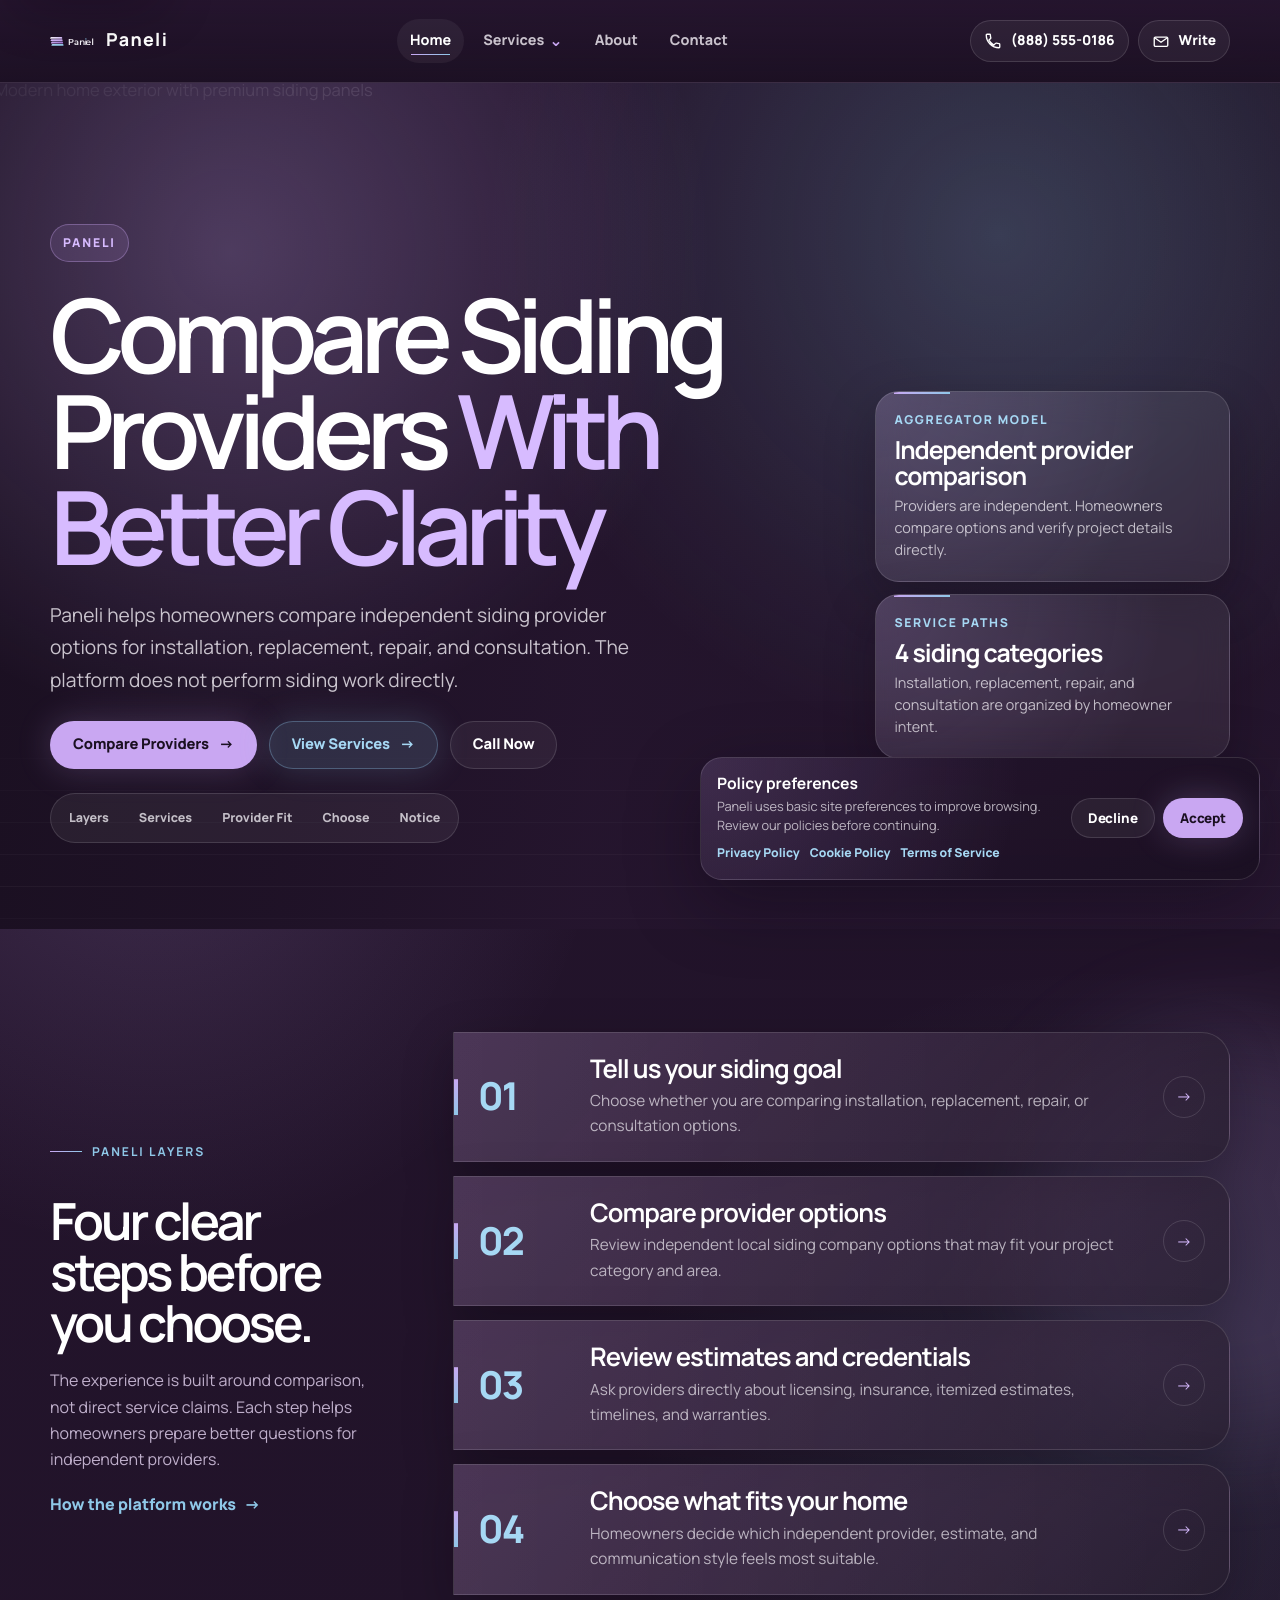
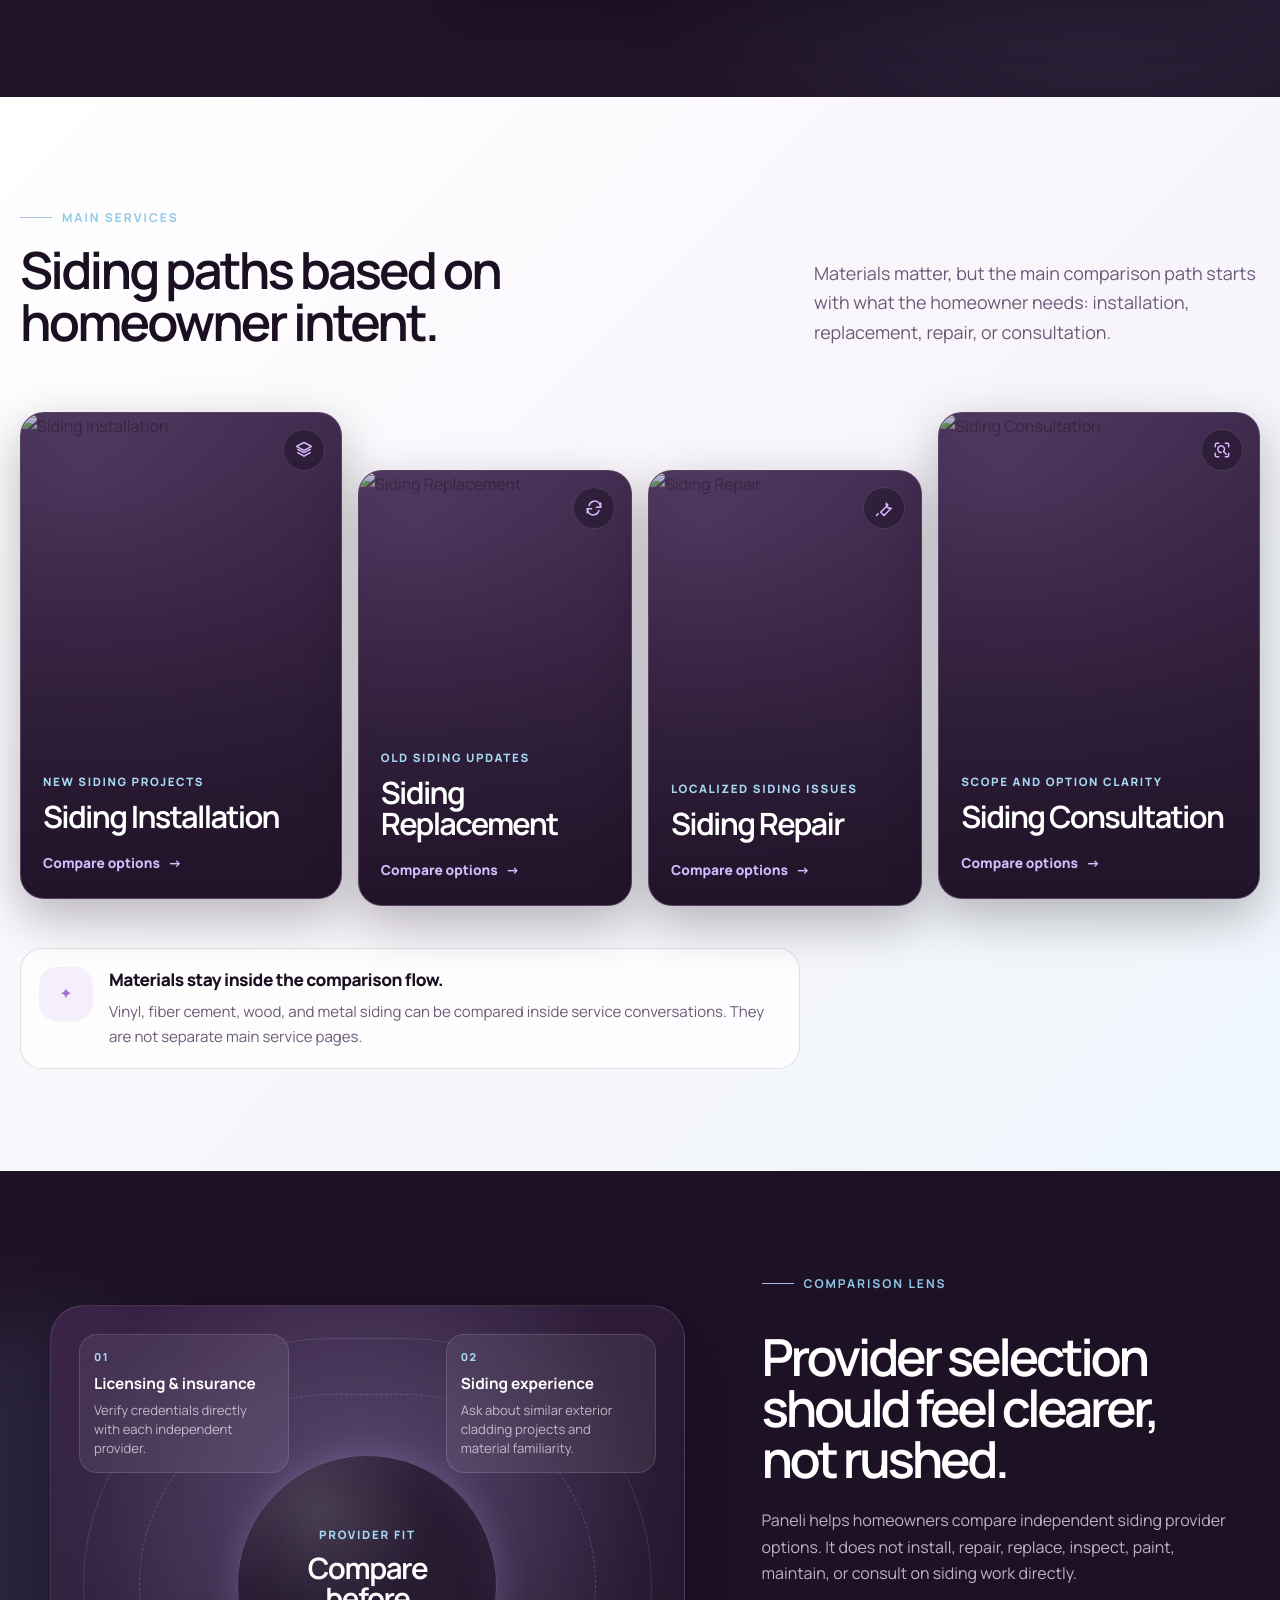
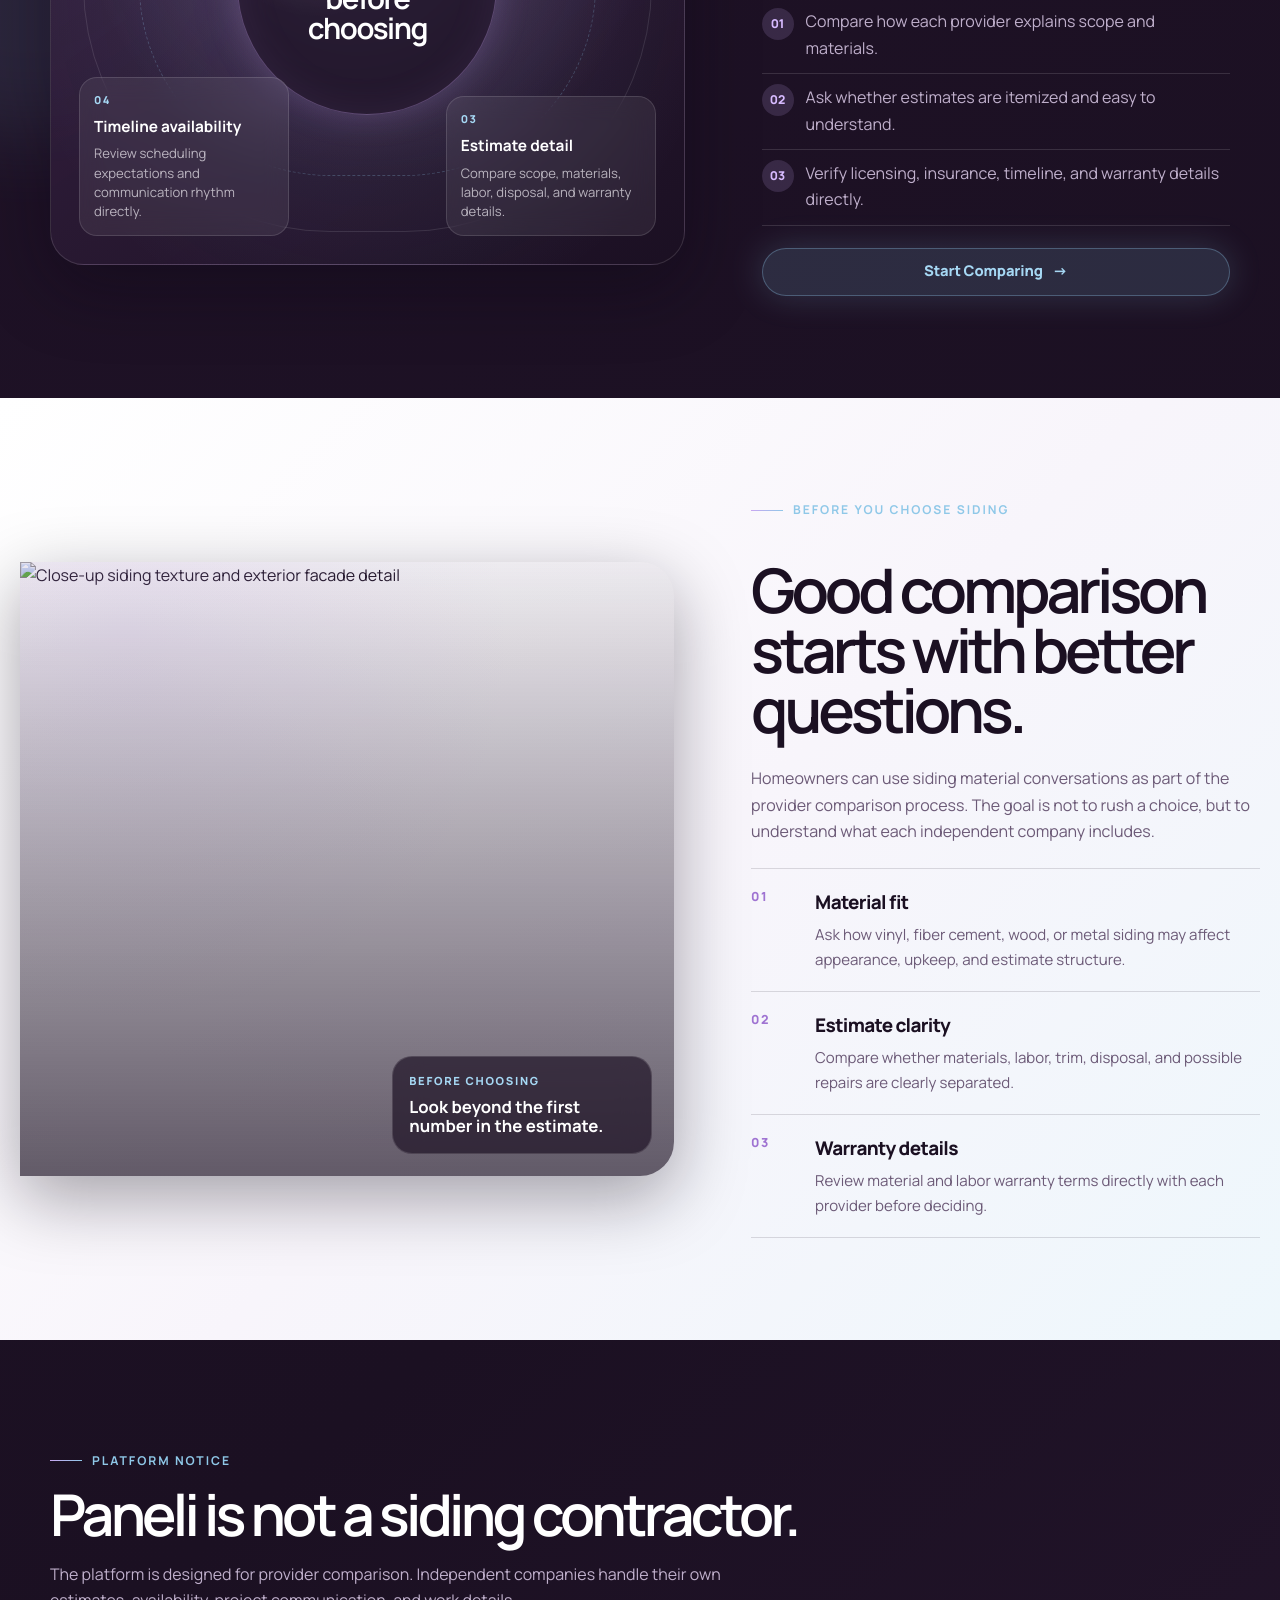
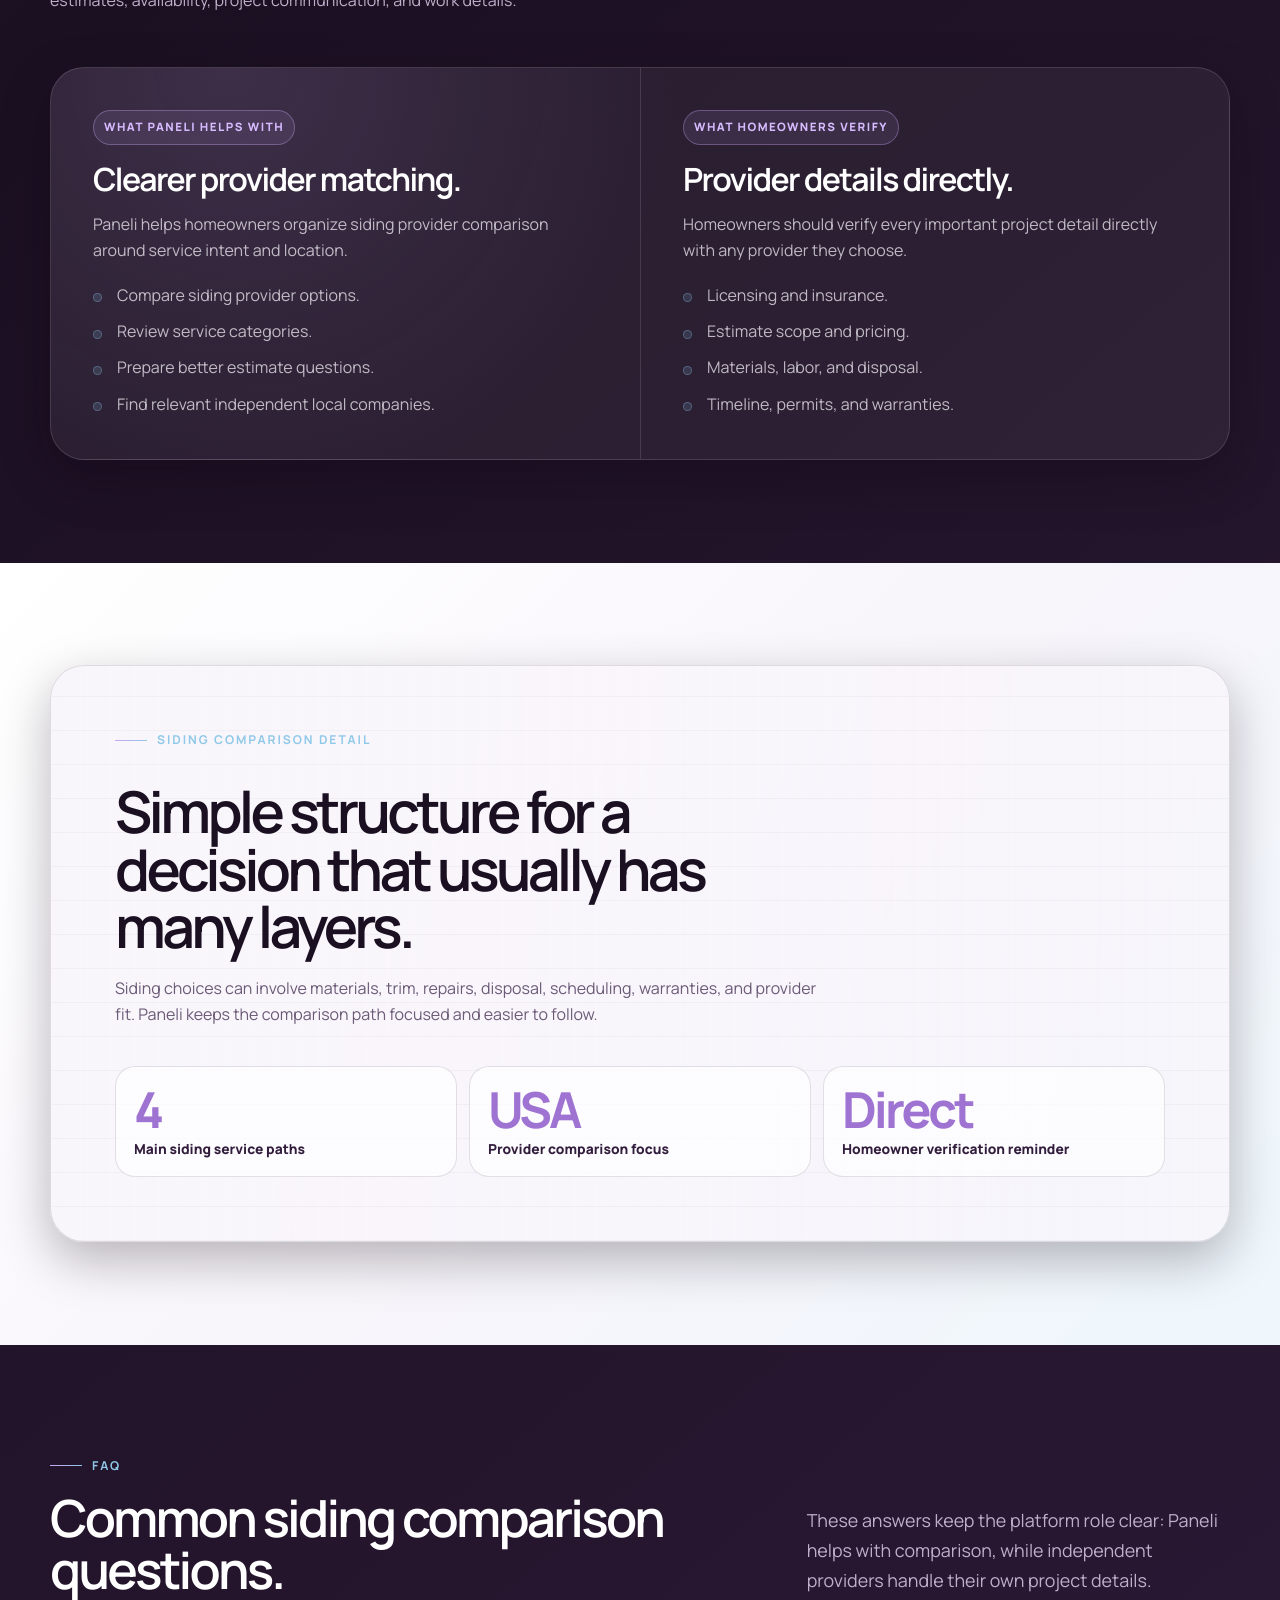
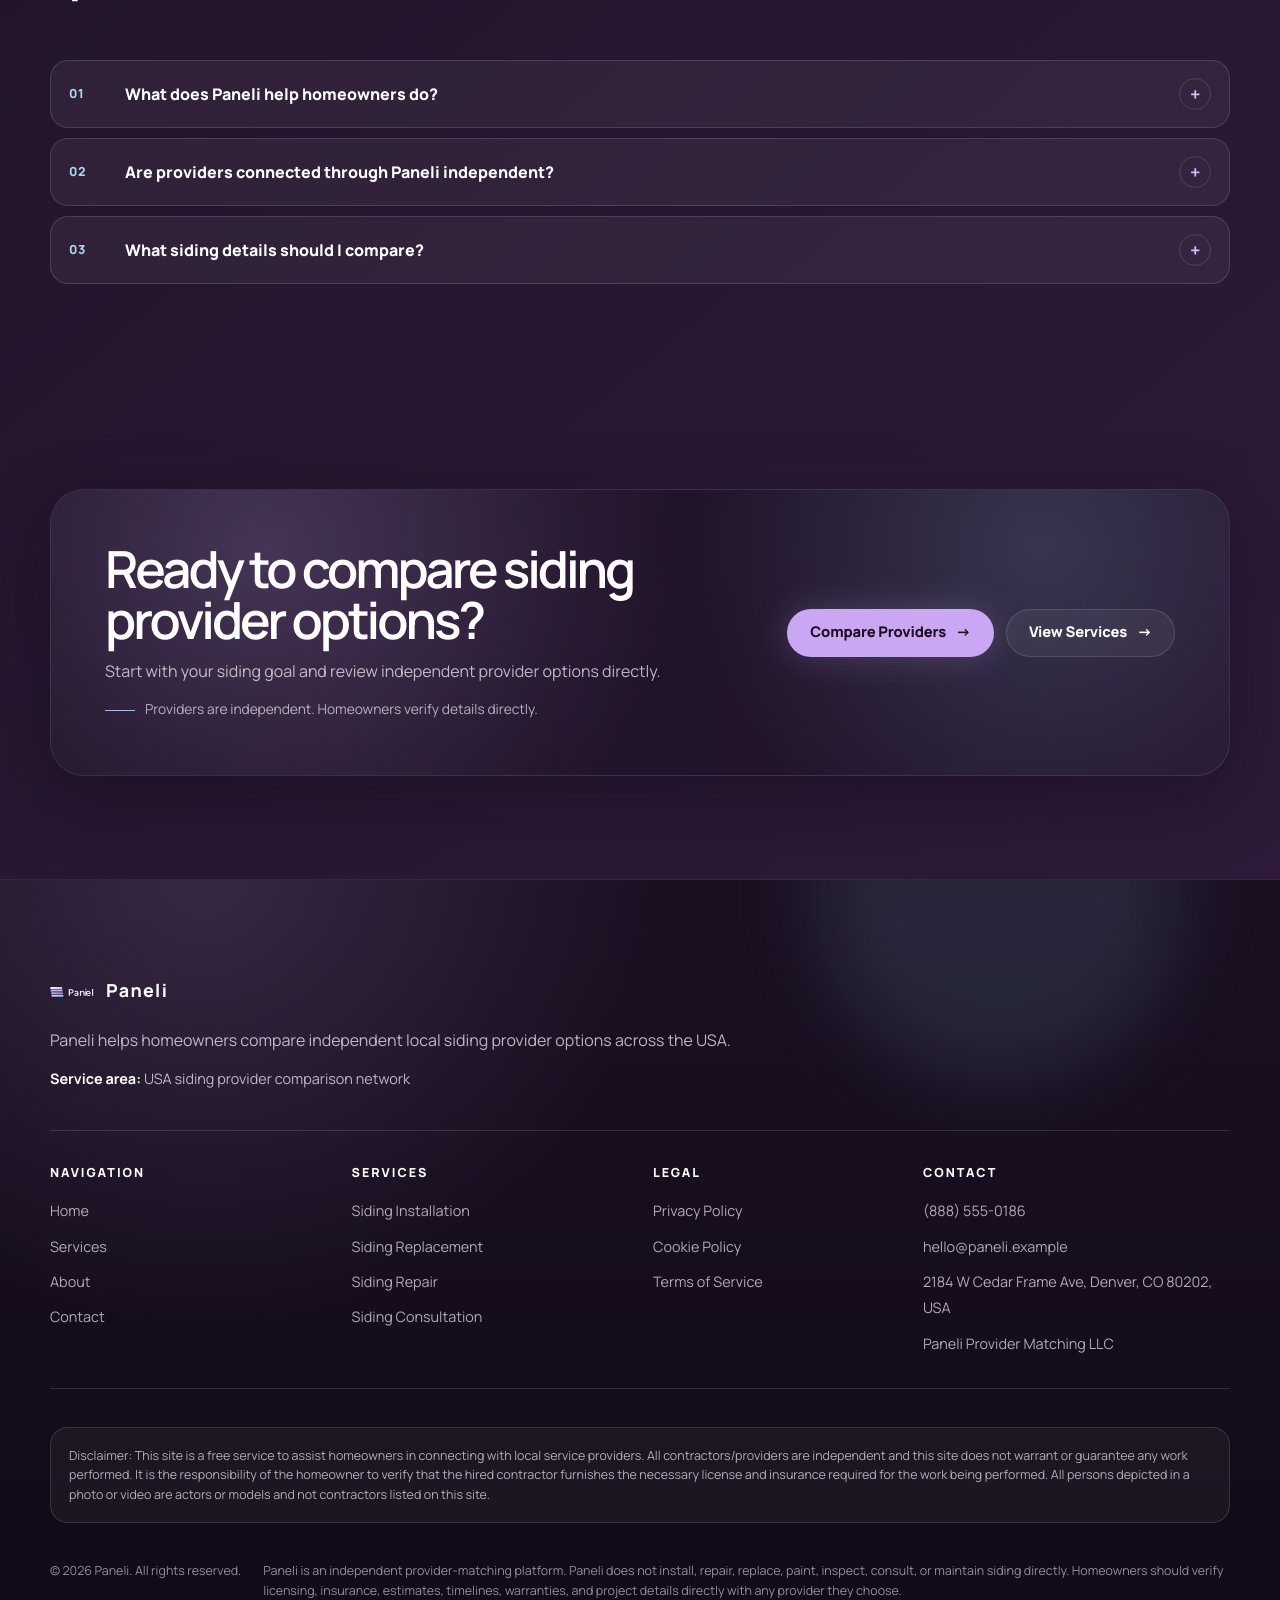
==== index.html @ 1fb44b8d "add" ====
<!DOCTYPE html>
<html lang="en">

<head>
    <meta charset="UTF-8">
    <meta name="viewport" content="width=device-width, initial-scale=1.0">

    <title>Paneli | Compare Siding Providers With Better Clarity</title>
    <meta name="description"
        content="Paneli helps homeowners compare independent siding provider options for installation, replacement, repair, and consultation.">

    <link rel="icon" type="image/svg+xml" href="./assets/icons/favicon.svg">
    <link rel="preconnect" href="https://fonts.googleapis.com">
    <link rel="preconnect" href="https://fonts.gstatic.com" crossorigin>
    <link href="https://fonts.googleapis.com/css2?family=Manrope:wght@400;500;600;700;800&display=swap"
        rel="stylesheet">

    <link rel="stylesheet" href="./css/style.css">
</head>

<body class="home-page">
    <div data-site-header></div>

    <main id="main">
        <!-- HERO -->
        <section class="page-hero home-hero" data-home-hero>
            <div class="page-hero__media" data-hero-media>
                <img src="./assets/images/hero-home-siding.jpg" alt="Modern home exterior with premium siding panels">
            </div>
            <div class="page-hero__overlay" aria-hidden="true"></div>
            <div class="page-hero__panel-lines" data-hero-lines aria-hidden="true"></div>

            <div class="container home-hero__layout">
                <div class="page-hero__content">
                    <span class="page-hero__kicker" data-company-name>Paneli</span>

                    <h1 class="page-hero__title">
                        Compare Siding Providers <span>With Better Clarity</span>
                    </h1>

                    <p class="page-hero__text">
                        <span data-company-name>Paneli</span> helps homeowners compare independent siding provider
                        options for installation, replacement, repair, and consultation. The platform does not perform
                        siding work directly.
                    </p>

                    <div class="page-hero__actions">
                        <a class="btn btn--primary" href="contact.html">
                            Compare Providers
                            <span aria-hidden="true">→</span>
                        </a>

                        <a class="btn btn--secondary" href="services.html">
                            View Services
                            <span aria-hidden="true">→</span>
                        </a>

                        <a class="btn btn--ghost" href="#" data-phone-link>
                            Call Now
                        </a>
                    </div>

                    <nav class="section-nav" aria-label="Home page sections" data-section-nav>
                        <a href="#paneli-layers">Layers</a>
                        <a href="#service-gallery">Services</a>
                        <a href="#provider-fit">Provider Fit</a>
                        <a href="#before-choose">Choose</a>
                        <a href="#not-contractor">Notice</a>
                    </nav>
                </div>

                <aside class="home-hero__proof" aria-label="Paneli comparison notes">
                    <div class="home-hero__proof-card">
                        <span>Aggregator model</span>
                        <strong>Independent provider comparison</strong>
                        <p>
                            Providers are independent. Homeowners compare options and verify project details directly.
                        </p>
                    </div>

                    <div class="home-hero__proof-card">
                        <span>Service paths</span>
                        <strong>4 siding categories</strong>
                        <p>
                            Installation, replacement, repair, and consultation are organized by homeowner intent.
                        </p>
                    </div>

                    <a class="home-hero__mini-form-link" href="contact.html">
                        <span>
                            <small>Start request</small>
                            <b>Compare siding provider options</b>
                        </span>
                        <i aria-hidden="true">→</i>
                    </a>
                </aside>
            </div>
        </section>

        <!-- PANELI LAYERS -->
        <section class="section paneli-layers" id="paneli-layers">
            <div class="container paneli-layers__grid">
                <div class="paneli-layers__intro">
                    <span class="section__eyebrow">Paneli Layers</span>
                    <h2>Four clear steps before you choose.</h2>
                    <p>
                        The experience is built around comparison, not direct service claims. Each step helps homeowners
                        prepare better questions for independent providers.
                    </p>
                    <a class="text-link" href="about.html">
                        How the platform works
                        <span aria-hidden="true">→</span>
                    </a>
                </div>

                <div class="paneli-layers__track">
                    <article class="layer-step" data-layer-step>
                        <span class="layer-step__number">01</span>
                        <div class="layer-step__body">
                            <h3>Tell us your siding goal</h3>
                            <p>
                                Choose whether you are comparing installation, replacement, repair, or consultation
                                options.
                            </p>
                        </div>
                        <span class="layer-step__arrow" aria-hidden="true">→</span>
                    </article>

                    <article class="layer-step" data-layer-step>
                        <span class="layer-step__number">02</span>
                        <div class="layer-step__body">
                            <h3>Compare provider options</h3>
                            <p>
                                Review independent local siding company options that may fit your project category and
                                area.
                            </p>
                        </div>
                        <span class="layer-step__arrow" aria-hidden="true">→</span>
                    </article>

                    <article class="layer-step" data-layer-step>
                        <span class="layer-step__number">03</span>
                        <div class="layer-step__body">
                            <h3>Review estimates and credentials</h3>
                            <p>
                                Ask providers directly about licensing, insurance, itemized estimates, timelines, and
                                warranties.
                            </p>
                        </div>
                        <span class="layer-step__arrow" aria-hidden="true">→</span>
                    </article>

                    <article class="layer-step" data-layer-step>
                        <span class="layer-step__number">04</span>
                        <div class="layer-step__body">
                            <h3>Choose what fits your home</h3>
                            <p>
                                Homeowners decide which independent provider, estimate, and communication style feels
                                most suitable.
                            </p>
                        </div>
                        <span class="layer-step__arrow" aria-hidden="true">→</span>
                    </article>
                </div>
            </div>
        </section>

        <!-- MAIN SERVICE GALLERY -->
        <section class="section section--light home-service-gallery" id="service-gallery">
            <div class="container-wide">
                <div class="section__header">
                    <div>
                        <span class="section__eyebrow">Main services</span>
                        <h2 class="section__title">Siding paths based on homeowner intent.</h2>
                    </div>

                    <p class="section__text">
                        Materials matter, but the main comparison path starts with what the homeowner needs:
                        installation, replacement, repair, or consultation.
                    </p>
                </div>

                <div class="service-photo-grid" data-service-cards></div>

                <div class="home-service-gallery__note">
                    <span class="home-service-gallery__note-icon" aria-hidden="true">✦</span>
                    <div>
                        <h3>Materials stay inside the comparison flow.</h3>
                        <p>
                            Vinyl, fiber cement, wood, and metal siding can be compared inside service conversations.
                            They are not separate main service pages.
                        </p>
                    </div>
                </div>
            </div>
        </section>

        <!-- PROVIDER FIT LENS -->
        <section class="section provider-fit" id="provider-fit">
            <div class="container provider-fit__layout">
                <div class="fit-lens" aria-label="Provider fit comparison lens">
                    <div class="fit-lens__center">
                        <div>
                            <span>Provider fit</span>
                            <strong>Compare before choosing</strong>
                        </div>
                    </div>

                    <article class="fit-lens__criteria fit-lens__criteria--one">
                        <small>01</small>
                        <b>Licensing & insurance</b>
                        <p>Verify credentials directly with each independent provider.</p>
                    </article>

                    <article class="fit-lens__criteria fit-lens__criteria--two">
                        <small>02</small>
                        <b>Siding experience</b>
                        <p>Ask about similar exterior cladding projects and material familiarity.</p>
                    </article>

                    <article class="fit-lens__criteria fit-lens__criteria--three">
                        <small>03</small>
                        <b>Estimate detail</b>
                        <p>Compare scope, materials, labor, disposal, and warranty details.</p>
                    </article>

                    <article class="fit-lens__criteria fit-lens__criteria--four">
                        <small>04</small>
                        <b>Timeline availability</b>
                        <p>Review scheduling expectations and communication rhythm directly.</p>
                    </article>
                </div>

                <div class="provider-fit__copy">
                    <span class="section__eyebrow">Comparison lens</span>
                    <h2>Provider selection should feel clearer, not rushed.</h2>
                    <p>
                        <span data-company-name>Paneli</span> helps homeowners compare independent siding provider
                        options. It does not install, repair, replace, inspect, paint, maintain, or consult on siding
                        work directly.
                    </p>

                    <ul class="provider-fit__list">
                        <li>
                            <span>01</span>
                            <p>Compare how each provider explains scope and materials.</p>
                        </li>
                        <li>
                            <span>02</span>
                            <p>Ask whether estimates are itemized and easy to understand.</p>
                        </li>
                        <li>
                            <span>03</span>
                            <p>Verify licensing, insurance, timeline, and warranty details directly.</p>
                        </li>
                    </ul>

                    <a class="btn btn--secondary" href="contact.html">
                        Start Comparing
                        <span aria-hidden="true">→</span>
                    </a>
                </div>
            </div>
        </section>

        <!-- BEFORE YOU CHOOSE SIDING -->
        <section class="section section--light before-choose" id="before-choose">
            <div class="container-wide before-choose__layout">
                <div class="before-choose__photo">
                    <img src="./assets/images/siding-texture-closeup.jpg"
                        alt="Close-up siding texture and exterior facade detail" loading="lazy">

                    <div class="before-choose__photo-badge">
                        <span>Before choosing</span>
                        <strong>Look beyond the first number in the estimate.</strong>
                    </div>
                </div>

                <div class="before-choose__content">
                    <span class="section__eyebrow">Before you choose siding</span>
                    <h2>Good comparison starts with better questions.</h2>
                    <p>
                        Homeowners can use siding material conversations as part of the provider comparison process. The
                        goal is not to rush a choice, but to understand what each independent company includes.
                    </p>

                    <div class="choose-lines">
                        <article class="choose-line">
                            <span>01</span>
                            <div>
                                <h3>Material fit</h3>
                                <p>
                                    Ask how vinyl, fiber cement, wood, or metal siding may affect appearance, upkeep,
                                    and estimate structure.
                                </p>
                            </div>
                        </article>

                        <article class="choose-line">
                            <span>02</span>
                            <div>
                                <h3>Estimate clarity</h3>
                                <p>
                                    Compare whether materials, labor, trim, disposal, and possible repairs are clearly
                                    separated.
                                </p>
                            </div>
                        </article>

                        <article class="choose-line">
                            <span>03</span>
                            <div>
                                <h3>Warranty details</h3>
                                <p>
                                    Review material and labor warranty terms directly with each provider before
                                    deciding.
                                </p>
                            </div>
                        </article>
                    </div>
                </div>
            </div>
        </section>

        <!-- NOT A CONTRACTOR -->
        <section class="section not-contractor" id="not-contractor">
            <div class="container">
                <div class="not-contractor__header">
                    <span class="section__eyebrow">Platform notice</span>
                    <h2>Paneli is not a siding contractor.</h2>
                    <p>
                        The platform is designed for provider comparison. Independent companies handle their own
                        estimates, availability, project communication, and work details.
                    </p>
                </div>

                <div class="notice-split">
                    <article class="notice-split__panel">
                        <span class="not-contractor__label">What Paneli helps with</span>
                        <h3>Clearer provider matching.</h3>
                        <p>
                            <span data-company-name>Paneli</span> helps homeowners organize siding provider comparison
                            around service intent and location.
                        </p>

                        <ul class="not-contractor__list">
                            <li>Compare siding provider options.</li>
                            <li>Review service categories.</li>
                            <li>Prepare better estimate questions.</li>
                            <li>Find relevant independent local companies.</li>
                        </ul>
                    </article>

                    <article class="notice-split__panel">
                        <span class="not-contractor__label">What homeowners verify</span>
                        <h3>Provider details directly.</h3>
                        <p>
                            Homeowners should verify every important project detail directly with any provider they
                            choose.
                        </p>

                        <ul class="not-contractor__list">
                            <li>Licensing and insurance.</li>
                            <li>Estimate scope and pricing.</li>
                            <li>Materials, labor, and disposal.</li>
                            <li>Timeline, permits, and warranties.</li>
                        </ul>
                    </article>
                </div>
            </div>
        </section>

        <!-- PANEL DETAIL NUMBERS -->
        <section class="section section--light panel-detail">
            <div class="container">
                <div class="panel-detail__card">
                    <div class="panel-detail__content">
                        <span class="section__eyebrow">Siding comparison detail</span>
                        <h2>Simple structure for a decision that usually has many layers.</h2>
                        <p>
                            Siding choices can involve materials, trim, repairs, disposal, scheduling, warranties, and
                            provider fit. Paneli keeps the comparison path focused and easier to follow.
                        </p>
                    </div>

                    <div class="panel-detail__stats">
                        <article class="panel-detail__stat">
                            <strong>4</strong>
                            <span>Main siding service paths</span>
                        </article>

                        <article class="panel-detail__stat">
                            <strong>USA</strong>
                            <span>Provider comparison focus</span>
                        </article>

                        <article class="panel-detail__stat">
                            <strong>Direct</strong>
                            <span>Homeowner verification reminder</span>
                        </article>
                    </div>
                </div>
            </div>
        </section>

        <!-- FAQ -->
        <section class="section home-faq">
            <div class="container">
                <div class="section__header">
                    <div>
                        <span class="section__eyebrow">FAQ</span>
                        <h2 class="section__title">Common siding comparison questions.</h2>
                    </div>

                    <p class="section__text">
                        These answers keep the platform role clear: Paneli helps with comparison, while independent
                        providers handle their own project details.
                    </p>
                </div>

                <div class="faq-list" data-faq-list="home"></div>
                <div data-faq-schema="home"></div>
            </div>
        </section>

        <!-- FINAL CTA -->
        <section class="section home-final-cta">
            <div class="container">
                <div class="cta-strip">
                    <div class="cta-strip__inner">
                        <div>
                            <h2>Ready to compare siding provider options?</h2>
                            <p>
                                Start with your siding goal and review independent provider options directly.
                            </p>
                            <span class="home-final-cta__note">
                                Providers are independent. Homeowners verify details directly.
                            </span>
                        </div>

                        <div class="page-hero__actions">
                            <a class="btn btn--primary" href="contact.html">
                                Compare Providers
                                <span aria-hidden="true">→</span>
                            </a>

                            <a class="btn btn--ghost" href="services.html">
                                View Services
                                <span aria-hidden="true">→</span>
                            </a>
                        </div>
                    </div>
                </div>
            </div>
        </section>
    </main>

    <div data-site-footer></div>
    <div data-policy-banner></div>

    <script src="./js/config.js" defer></script>
    <script src="./js/main.js" defer></script>
    <script src="./js/home.js" defer></script>
</body>

</html>
---- css/style.css ----
@import url("./home.css");
@import url("./services.css");
@import url("./about.css");
@import url("./contact.css");
@import url("./service-page.css");
@import url("./legal.css");

/* ==================================================
   PANELI GLOBAL DESIGN SYSTEM
================================================== */

:root {
    /* =========================
     CORE BRAND COLORS
  ========================= */

    --color-bg: #25152e;
    --color-bg-deep: #1b1022;
    --color-bg-soft: #321d3d;
    --color-bg-muted: #3a2446;

    --color-surface: #40274d;
    --color-surface-soft: #4a3058;
    --color-surface-elevated: #523664;

    /* =========================
     TEXT COLORS
  ========================= */

    --color-heading: #ffffff;
    --color-text: #ece5f2;
    --color-muted: #bfafcb;
    --color-muted-strong: #a895b8;

    /* =========================
     ACCENTS
  ========================= */

    --color-accent: #c9a7f2;
    --color-accent-hover: #d7bbff;
    --color-accent-dark: #9f73d2;
    --color-accent-soft: rgba(201, 167, 242, 0.16);
    --color-accent-border: rgba(201, 167, 242, 0.34);

    --color-secondary: #8fc8e8;
    --color-secondary-hover: #a6d8f4;
    --color-secondary-dark: #5ea8cf;
    --color-secondary-soft: rgba(143, 200, 232, 0.15);
    --color-secondary-border: rgba(143, 200, 232, 0.32);

    /* =========================
     LIGHT COLORS
  ========================= */

    --color-white: #ffffff;
    --color-off-white: #f8f5fb;
    --color-cream: #f1ecf5;

    /* =========================
     DARK TEXT FOR LIGHT SECTIONS
  ========================= */

    --color-ink: #1b1022;
    --color-ink-soft: #321d3d;
    --color-ink-muted: #6c5a77;

    /* =========================
     LINES / BORDERS / SHADOWS
  ========================= */

    --color-line: rgba(255, 255, 255, 0.13);
    --color-line-strong: rgba(255, 255, 255, 0.22);
    --color-dark-line: rgba(27, 16, 34, 0.22);

    --shadow-soft: 0 18px 50px rgba(10, 4, 16, 0.28);
    --shadow-card: 0 22px 70px rgba(12, 5, 20, 0.36);
    --shadow-glow-lilac: 0 0 34px rgba(201, 167, 242, 0.22);
    --shadow-glow-blue: 0 0 34px rgba(143, 200, 232, 0.2);

    /* =========================
     GRADIENTS
  ========================= */

    --gradient-hero:
        radial-gradient(circle at 18% 12%, rgba(201, 167, 242, 0.22), transparent 34%),
        radial-gradient(circle at 78% 18%, rgba(143, 200, 232, 0.16), transparent 32%),
        linear-gradient(135deg, #25152e 0%, #1b1022 48%, #321d3d 100%);

    --gradient-card:
        linear-gradient(145deg, rgba(255, 255, 255, 0.08), rgba(255, 255, 255, 0.035));

    --gradient-accent:
        linear-gradient(135deg, #c9a7f2 0%, #8fc8e8 100%);

    --gradient-light-section:
        linear-gradient(135deg, #ffffff 0%, #f8f5fb 52%, #eef7fc 100%);

    /* =========================
     RADIUS / SPACING
  ========================= */

    --radius-sm: 10px;
    --radius-md: 16px;
    --radius-lg: 24px;
    --radius-xl: 34px;

    --container: 1180px;
    --container-wide: 1320px;
    --section-padding: clamp(72px, 8vw, 128px);

    --header-height: 82px;

    --font-main:
        "Manrope",
        "Inter",
        "Onest",
        system-ui,
        -apple-system,
        BlinkMacSystemFont,
        "Segoe UI",
        sans-serif;
}

/* ==================================================
   RESET / BASE
================================================== */

*,
*::before,
*::after {
    box-sizing: border-box;
}

html {
    min-width: 320px;
    scroll-behavior: smooth;
    text-size-adjust: 100%;
    -webkit-text-size-adjust: 100%;
}

body {
    min-width: 320px;
    margin: 0;
    overflow-x: clip;
    background:
        radial-gradient(circle at 12% 10%, rgba(201, 167, 242, 0.16), transparent 28rem),
        radial-gradient(circle at 86% 18%, rgba(143, 200, 232, 0.12), transparent 30rem),
        linear-gradient(140deg, var(--color-bg) 0%, var(--color-bg-deep) 54%, var(--color-bg-soft) 100%);
    color: var(--color-text);
    font-family: var(--font-main);
    font-size: 16px;
    line-height: 1.65;
    text-rendering: geometricPrecision;
    -webkit-font-smoothing: antialiased;
}

body.mobile-menu-open {
    overflow: hidden;
}

img,
picture,
video,
canvas,
svg {
    display: block;
    max-width: 100%;
}

img {
    height: auto;
}

button,
input,
textarea,
select {
    font: inherit;
}

button {
    cursor: pointer;
}

a {
    color: inherit;
    text-decoration: none;
}

p,
h1,
h2,
h3,
h4,
h5,
h6,
ul,
ol,
figure {
    margin: 0;
}

ul,
ol {
    padding: 0;
}

li {
    list-style: none;
}

main {
    position: relative;
    z-index: 1;
}

::selection {
    background: rgba(201, 167, 242, 0.35);
    color: var(--color-white);
}

:focus-visible {
    outline: 2px solid var(--color-secondary);
    outline-offset: 4px;
}

.site-ready {
    opacity: 1;
}

/* ==================================================
   LAYOUT HELPERS
================================================== */

.container {
    width: min(calc(100% - 40px), var(--container));
    margin-inline: auto;
}

.container-wide {
    width: min(calc(100% - 40px), var(--container-wide));
    margin-inline: auto;
}

.section {
    position: relative;
    padding-block: var(--section-padding);
}

.section--compact {
    padding-block: clamp(56px, 6vw, 92px);
}

.section--light {
    background: var(--gradient-light-section);
    color: var(--color-ink);
}

.section--dark {
    background:
        radial-gradient(circle at 20% 0%, rgba(201, 167, 242, 0.13), transparent 28rem),
        linear-gradient(145deg, var(--color-bg-deep), var(--color-bg));
}

.section__eyebrow {
    display: inline-flex;
    align-items: center;
    gap: 10px;
    margin-bottom: 16px;
    color: var(--color-secondary);
    font-size: 0.76rem;
    font-weight: 700;
    letter-spacing: 0.16em;
    text-transform: uppercase;
}

.section__eyebrow::before {
    width: 32px;
    height: 1px;
    background: var(--gradient-accent);
    content: "";
}

.section__header {
    display: grid;
    grid-template-columns: minmax(0, 0.9fr) minmax(260px, 0.55fr);
    gap: clamp(28px, 5vw, 72px);
    align-items: end;
    margin-bottom: clamp(34px, 5vw, 64px);
}

.section__header--center {
    max-width: 820px;
    margin-inline: auto;
    text-align: center;
}

.section__header--center .section__eyebrow {
    justify-content: center;
}

.section__header--center .section__eyebrow::before {
    display: none;
}

.section__title {
    max-width: 880px;
    color: var(--color-heading);
    font-size: clamp(2rem, 4vw, 4.1rem);
    font-weight: 620;
    line-height: 1.02;
    letter-spacing: -0.055em;
}

.section--light .section__title {
    color: var(--color-ink);
}

.section__text {
    max-width: 660px;
    color: var(--color-muted);
    font-size: clamp(1rem, 1.5vw, 1.12rem);
}

.section--light .section__text {
    color: var(--color-ink-muted);
}

.grid {
    display: grid;
    gap: 22px;
}

.grid--2 {
    grid-template-columns: repeat(2, minmax(0, 1fr));
}

.grid--3 {
    grid-template-columns: repeat(3, minmax(0, 1fr));
}

.grid--4 {
    grid-template-columns: repeat(4, minmax(0, 1fr));
}

/* ==================================================
   ACCESSIBILITY
================================================== */

.skip-link {
    position: fixed;
    top: 12px;
    left: 12px;
    z-index: 9999;
    transform: translateY(-140%);
    border: 1px solid var(--color-accent-border);
    border-radius: 999px;
    background: var(--color-off-white);
    color: var(--color-ink);
    padding: 10px 16px;
    font-weight: 800;
    box-shadow: var(--shadow-soft);
    transition: transform 180ms ease;
}

.skip-link:focus {
    transform: translateY(0);
}

/* ==================================================
   BUTTONS / LINKS
================================================== */

.btn {
    position: relative;
    display: inline-flex;
    min-height: 48px;
    align-items: center;
    justify-content: center;
    gap: 10px;
    overflow: hidden;
    border: 1px solid transparent;
    border-radius: 999px;
    padding: 13px 22px;
    font-size: 0.92rem;
    font-weight: 800;
    line-height: 1;
    letter-spacing: -0.01em;
    isolation: isolate;
    transition:
        transform 180ms ease,
        border-color 180ms ease,
        background 180ms ease,
        color 180ms ease,
        box-shadow 180ms ease;
}

.btn::after {
    position: absolute;
    right: 20px;
    bottom: 9px;
    left: 20px;
    height: 1px;
    transform: scaleX(0);
    transform-origin: left;
    background: currentColor;
    opacity: 0.64;
    content: "";
    transition: transform 220ms ease;
}

.btn:hover {
    transform: translateY(-2px);
}

.btn:hover::after {
    transform: scaleX(1);
}

.btn--primary {
    background: var(--color-accent);
    color: var(--color-bg-deep);
    box-shadow: var(--shadow-glow-lilac);
}

.btn--primary:hover {
    background: var(--color-accent-hover);
}

.btn--secondary {
    border-color: var(--color-secondary-border);
    background: var(--color-secondary-soft);
    color: var(--color-secondary-hover);
    box-shadow: var(--shadow-glow-blue);
}

.btn--ghost {
    border-color: var(--color-line);
    background: rgba(255, 255, 255, 0.055);
    color: var(--color-heading);
}

.btn--ghost:hover {
    border-color: var(--color-accent-border);
    background: rgba(201, 167, 242, 0.12);
}

.btn--dark {
    background: var(--color-bg-deep);
    color: var(--color-white);
}

.btn--small {
    min-height: 40px;
    padding: 10px 16px;
    font-size: 0.84rem;
}

.text-link {
    position: relative;
    display: inline-flex;
    align-items: center;
    gap: 8px;
    color: var(--color-secondary);
    font-weight: 800;
}

.text-link::after {
    position: absolute;
    right: 0;
    bottom: -4px;
    left: 0;
    height: 1px;
    transform: scaleX(0);
    transform-origin: left;
    background: currentColor;
    content: "";
    transition: transform 200ms ease;
}

.text-link:hover::after {
    transform: scaleX(1);
}

/* ==================================================
   HEADER
================================================== */

.site-header {
    position: sticky;
    top: 0;
    z-index: 1000;
    min-height: var(--header-height);
    border-bottom: 1px solid rgba(255, 255, 255, 0.1);
    background:
        linear-gradient(180deg, rgba(37, 21, 46, 0.92), rgba(27, 16, 34, 0.82));
    backdrop-filter: blur(18px);
    transition:
        min-height 180ms ease,
        background 180ms ease,
        border-color 180ms ease,
        box-shadow 180ms ease;
}

.site-header.is-scrolled {
    min-height: 72px;
    border-color: rgba(255, 255, 255, 0.16);
    background:
        linear-gradient(180deg, rgba(27, 16, 34, 0.96), rgba(27, 16, 34, 0.9));
    box-shadow: 0 14px 50px rgba(6, 2, 10, 0.32);
}

.site-header__inner {
    display: grid;
    min-height: inherit;
    grid-template-columns: auto minmax(0, 1fr) auto;
    gap: 28px;
    align-items: center;
}

.brand-link {
    display: inline-flex;
    align-items: center;
    gap: 12px;
    min-width: max-content;
    color: var(--color-white);
}

.brand-link__mark {
    display: inline-flex;
    width: 44px;
    height: 44px;
    align-items: center;
    justify-content: center;
    flex: 0 0 44px;
}

.brand-link__mark img {
    width: 44px;
    height: 44px;
    object-fit: contain;
}

.brand-link__text {
    font-size: 1.12rem;
    font-weight: 760;
    letter-spacing: 0.075em;
}

.desktop-nav {
    display: flex;
    align-items: center;
    justify-content: center;
    gap: 6px;
}

.desktop-nav__item {
    position: relative;
}

.desktop-nav__link {
    position: relative;
    display: inline-flex;
    min-height: 42px;
    align-items: center;
    gap: 5px;
    border-radius: 999px;
    padding: 10px 13px;
    color: rgba(248, 245, 251, 0.78);
    font-size: 0.9rem;
    font-weight: 760;
    transition:
        color 180ms ease,
        background 180ms ease;
}

.desktop-nav__link::after {
    position: absolute;
    right: 14px;
    bottom: 8px;
    left: 14px;
    height: 1px;
    transform: scaleX(0);
    transform-origin: left;
    background: var(--gradient-accent);
    content: "";
    transition: transform 200ms ease;
}

.desktop-nav__link:hover,
.desktop-nav__link.is-active {
    background: rgba(255, 255, 255, 0.055);
    color: var(--color-white);
}

.desktop-nav__link:hover::after,
.desktop-nav__link.is-active::after {
    transform: scaleX(1);
}

.desktop-nav__chevron {
    transform: translateY(-1px);
    color: var(--color-accent);
    font-size: 1rem;
}

.services-dropdown {
    position: absolute;
    top: calc(100% + 12px);
    left: 50%;
    width: 280px;
    transform: translate(-50%, 8px);
    pointer-events: none;
    opacity: 0;
    transition:
        opacity 170ms ease,
        transform 170ms ease;
}

.services-dropdown::before {
    position: absolute;
    top: -14px;
    right: 0;
    left: 0;
    height: 14px;
    content: "";
}

.desktop-nav__item--dropdown.is-open .services-dropdown {
    transform: translate(-50%, 0);
    pointer-events: auto;
    opacity: 1;
}

.services-dropdown__inner {
    overflow: hidden;
    border: 1px solid var(--color-line);
    border-radius: 22px;
    background:
        radial-gradient(circle at 18% 0%, rgba(201, 167, 242, 0.18), transparent 52%),
        linear-gradient(145deg, rgba(50, 29, 61, 0.98), rgba(27, 16, 34, 0.98));
    box-shadow: var(--shadow-card);
    backdrop-filter: blur(18px);
}

.services-dropdown__link {
    display: flex;
    min-height: 52px;
    align-items: center;
    justify-content: space-between;
    gap: 18px;
    border-bottom: 1px solid rgba(255, 255, 255, 0.08);
    padding: 14px 16px;
    color: rgba(248, 245, 251, 0.82);
    font-size: 0.92rem;
    font-weight: 760;
    transition:
        background 180ms ease,
        color 180ms ease,
        padding 180ms ease;
}

.services-dropdown__link:last-child {
    border-bottom: 0;
}

.services-dropdown__link:hover {
    background: rgba(201, 167, 242, 0.11);
    color: var(--color-white);
    padding-left: 20px;
}

.site-header__actions {
    display: flex;
    align-items: center;
    justify-content: flex-end;
    gap: 9px;
}

.header-icon-link {
    display: inline-flex;
    min-height: 42px;
    align-items: center;
    justify-content: center;
    gap: 9px;
    border: 1px solid var(--color-line);
    border-radius: 999px;
    background: rgba(255, 255, 255, 0.055);
    color: var(--color-white);
    padding: 9px 13px;
    font-size: 0.86rem;
    font-weight: 800;
    transition:
        transform 180ms ease,
        background 180ms ease,
        border-color 180ms ease,
        color 180ms ease;
}

.header-icon-link:hover {
    transform: translateY(-1px);
    border-color: var(--color-accent-border);
    background: rgba(201, 167, 242, 0.13);
    color: var(--color-accent-hover);
}

.header-icon-link__icon {
    display: inline-flex;
    width: 18px;
    height: 18px;
}

.header-icon-link__icon svg {
    width: 18px;
    height: 18px;
}

.mobile-menu-toggle {
    display: none;
    width: 44px;
    height: 44px;
    align-items: center;
    justify-content: center;
    flex-direction: column;
    gap: 6px;
    border: 1px solid var(--color-line);
    border-radius: 999px;
    background: rgba(255, 255, 255, 0.055);
    color: var(--color-white);
}

.mobile-menu-toggle span {
    width: 17px;
    height: 2px;
    border-radius: 999px;
    background: currentColor;
}

/* ==================================================
   MOBILE MENU
================================================== */

.mobile-menu-backdrop {
    position: fixed;
    inset: 0;
    z-index: 1200;
    pointer-events: none;
    background: rgba(8, 3, 12, 0.58);
    opacity: 0;
    transition: opacity 220ms ease;
}

.mobile-menu-backdrop.is-open {
    pointer-events: auto;
    opacity: 1;
}

.mobile-menu {
    position: fixed;
    inset: 0;
    z-index: 1210;
    display: flex;
    max-width: none;
    flex-direction: column;
    transform: translateY(-10px) scale(0.985);
    pointer-events: none;
    opacity: 0;
    background:
        radial-gradient(circle at 18% 12%, rgba(201, 167, 242, 0.2), transparent 30rem),
        radial-gradient(circle at 88% 18%, rgba(143, 200, 232, 0.13), transparent 26rem),
        linear-gradient(145deg, rgba(37, 21, 46, 0.99), rgba(27, 16, 34, 0.99));
    color: var(--color-white);
    transition:
        opacity 220ms ease,
        transform 220ms ease;
}

.mobile-menu.is-open {
    transform: translateY(0) scale(1);
    pointer-events: auto;
    opacity: 1;
}

.mobile-menu__top {
    display: flex;
    min-height: 78px;
    align-items: center;
    justify-content: space-between;
    gap: 18px;
    border-bottom: 1px solid var(--color-line);
    padding: 18px 20px;
}

.mobile-menu__close {
    display: inline-flex;
    width: 44px;
    height: 44px;
    align-items: center;
    justify-content: center;
    border: 1px solid var(--color-line);
    border-radius: 999px;
    background: rgba(255, 255, 255, 0.06);
    color: var(--color-white);
    font-size: 1.75rem;
    line-height: 1;
    transition:
        background 180ms ease,
        border-color 180ms ease,
        color 180ms ease;
}

.mobile-menu__close:hover {
    border-color: var(--color-accent-border);
    background: var(--color-accent-soft);
    color: var(--color-accent-hover);
}

.mobile-menu__body {
    display: grid;
    gap: 24px;
    width: min(100% - 40px, 760px);
    margin-inline: auto;
    padding-block: clamp(24px, 7vh, 54px);
    overflow-y: auto;
}

.mobile-nav {
    display: grid;
    gap: 10px;
}

.mobile-nav__group {
    display: grid;
    gap: 10px;
}

.mobile-nav__link {
    display: flex;
    min-height: 56px;
    align-items: center;
    justify-content: space-between;
    gap: 18px;
    border: 1px solid var(--color-line);
    border-radius: 18px;
    background: rgba(255, 255, 255, 0.055);
    padding: 15px 16px;
    color: var(--color-white);
    font-size: clamp(1.08rem, 4vw, 1.6rem);
    font-weight: 760;
    letter-spacing: -0.04em;
}

.mobile-nav__services {
    display: grid;
    grid-template-columns: repeat(2, minmax(0, 1fr));
    gap: 8px;
    padding-left: 10px;
}

.mobile-nav__service {
    min-height: 46px;
    border: 1px solid rgba(255, 255, 255, 0.105);
    border-radius: 14px;
    background: rgba(201, 167, 242, 0.08);
    padding: 12px 13px;
    color: rgba(248, 245, 251, 0.82);
    font-size: 0.9rem;
    font-weight: 740;
}

.mobile-menu__contact {
    display: grid;
    grid-template-columns: repeat(2, minmax(0, 1fr));
    gap: 10px;
}

.mobile-menu__contact a {
    display: flex;
    min-height: 58px;
    align-items: center;
    gap: 12px;
    overflow: hidden;
    border: 1px solid var(--color-line);
    border-radius: 18px;
    background: rgba(255, 255, 255, 0.055);
    padding: 14px;
    color: var(--color-white);
    font-weight: 800;
}

.mobile-menu__contact svg {
    width: 19px;
    height: 19px;
    color: var(--color-secondary);
    flex: 0 0 19px;
}

.mobile-menu__contact span:last-child {
    min-width: 0;
    overflow: hidden;
    text-overflow: ellipsis;
}

.mobile-menu__note {
    border-top: 1px solid var(--color-line);
    padding-top: 18px;
    color: rgba(248, 245, 251, 0.68);
    font-size: 0.84rem;
    line-height: 1.55;
}

/* ==================================================
   SHARED HERO
================================================== */

.page-hero {
    position: relative;
    isolation: isolate;
    min-height: clamp(560px, 74vh, 760px);
    overflow: hidden;
    padding-block: clamp(88px, 11vw, 150px) clamp(42px, 7vw, 86px);
    background: var(--gradient-hero);
}

.page-hero--compact {
    min-height: clamp(440px, 58vh, 620px);
}

.page-hero__media {
    position: absolute;
    inset: 0;
    z-index: -3;
}

.page-hero__media img {
    width: 100%;
    height: 100%;
    object-fit: cover;
}

.page-hero__overlay {
    position: absolute;
    inset: 0;
    z-index: -2;
    background:
        radial-gradient(circle at 18% 20%, rgba(201, 167, 242, 0.26), transparent 30rem),
        radial-gradient(circle at 78% 18%, rgba(143, 200, 232, 0.18), transparent 32rem),
        linear-gradient(90deg, rgba(27, 16, 34, 0.93) 0%, rgba(37, 21, 46, 0.82) 46%, rgba(27, 16, 34, 0.48) 100%);
}

.page-hero__panel-lines {
    position: absolute;
    inset: auto 0 0 0;
    z-index: -1;
    height: 210px;
    opacity: 0.36;
    background:
        repeating-linear-gradient(0deg,
            rgba(255, 255, 255, 0.13) 0,
            rgba(255, 255, 255, 0.13) 1px,
            transparent 1px,
            transparent 32px);
    mask-image: linear-gradient(to top, #000, transparent);
}

.page-hero__content {
    display: grid;
    max-width: 760px;
    gap: 24px;
}

.page-hero__kicker {
    display: inline-flex;
    width: fit-content;
    align-items: center;
    gap: 10px;
    border: 1px solid var(--color-accent-border);
    border-radius: 999px;
    background: rgba(201, 167, 242, 0.12);
    padding: 8px 12px;
    color: var(--color-accent-hover);
    font-size: 0.76rem;
    font-weight: 850;
    letter-spacing: 0.15em;
    text-transform: uppercase;
}

.page-hero__title {
    max-width: 780px;
    color: var(--color-heading);
    font-size: clamp(3rem, 8vw, 6.9rem);
    font-weight: 620;
    line-height: 0.94;
    letter-spacing: -0.075em;
}

.page-hero__title span {
    color: var(--color-accent-hover);
}

.page-hero__text {
    max-width: 620px;
    color: rgba(248, 245, 251, 0.78);
    font-size: clamp(1.02rem, 1.6vw, 1.2rem);
    line-height: 1.7;
}

.page-hero__actions {
    display: flex;
    flex-wrap: wrap;
    gap: 12px;
    align-items: center;
}

/* ==================================================
   SECTION NAV
================================================== */

.section-nav {
    display: flex;
    width: fit-content;
    max-width: 100%;
    align-items: center;
    gap: 6px;
    overflow-x: auto;
    border: 1px solid var(--color-line);
    border-radius: 999px;
    background: rgba(255, 255, 255, 0.06);
    padding: 6px;
    scrollbar-width: none;
}

.section-nav::-webkit-scrollbar {
    display: none;
}

.section-nav a {
    position: relative;
    display: inline-flex;
    min-height: 34px;
    align-items: center;
    justify-content: center;
    white-space: nowrap;
    border-radius: 999px;
    padding: 8px 12px;
    color: rgba(248, 245, 251, 0.74);
    font-size: 0.78rem;
    font-weight: 800;
    transition:
        background 180ms ease,
        color 180ms ease;
}

.section-nav a:hover {
    background: rgba(201, 167, 242, 0.13);
    color: var(--color-white);
}

/* ==================================================
   SERVICE PHOTO CARDS
================================================== */

.service-photo-grid {
    display: grid;
    grid-template-columns: repeat(4, minmax(0, 1fr));
    gap: 16px;
}

.service-photo-card {
    position: relative;
    min-width: 0;
}

.service-photo-card__link {
    position: relative;
    display: grid;
    min-height: clamp(330px, 34vw, 460px);
    overflow: hidden;
    border: 1px solid var(--color-line);
    border-radius: var(--radius-lg);
    background: var(--color-surface);
    box-shadow: var(--shadow-soft);
    isolation: isolate;
}

.service-photo-card__link img {
    position: absolute;
    inset: 0;
    z-index: -3;
    width: 100%;
    height: 100%;
    object-fit: cover;
    transition: transform 520ms ease;
}

.service-photo-card__shade {
    position: absolute;
    inset: 0;
    z-index: -2;
    background:
        linear-gradient(180deg, rgba(27, 16, 34, 0.18), rgba(27, 16, 34, 0.84)),
        radial-gradient(circle at 20% 12%, rgba(201, 167, 242, 0.22), transparent 24rem);
    transition: background 220ms ease;
}

.service-photo-card__icon {
    position: absolute;
    top: 16px;
    right: 16px;
    display: inline-flex;
    width: 42px;
    height: 42px;
    align-items: center;
    justify-content: center;
    border: 1px solid var(--color-line);
    border-radius: 999px;
    background: rgba(27, 16, 34, 0.46);
    color: var(--color-accent-hover);
    backdrop-filter: blur(12px);
}

.service-photo-card__icon svg {
    width: 20px;
    height: 20px;
}

.service-photo-card__content {
    display: flex;
    align-self: end;
    flex-direction: column;
    gap: 10px;
    padding: 22px;
}

.service-photo-card__kicker {
    color: var(--color-secondary-hover);
    font-size: 0.72rem;
    font-weight: 850;
    letter-spacing: 0.14em;
    text-transform: uppercase;
}

.service-photo-card__title {
    color: var(--color-white);
    font-size: clamp(1.45rem, 2.4vw, 2.35rem);
    font-weight: 650;
    line-height: 1;
    letter-spacing: -0.055em;
}

.service-photo-card__text {
    max-height: 0;
    overflow: hidden;
    color: rgba(248, 245, 251, 0.8);
    font-size: 0.92rem;
    line-height: 1.55;
    opacity: 0;
    transition:
        max-height 260ms ease,
        opacity 220ms ease;
}

.service-photo-card__cta {
    display: inline-flex;
    width: fit-content;
    align-items: center;
    gap: 8px;
    color: var(--color-accent-hover);
    font-size: 0.86rem;
    font-weight: 850;
}

.service-photo-card__link:hover img {
    transform: scale(1.045);
}

.service-photo-card__link:hover .service-photo-card__shade {
    background:
        linear-gradient(180deg, rgba(27, 16, 34, 0.2), rgba(27, 16, 34, 0.9)),
        radial-gradient(circle at 20% 12%, rgba(201, 167, 242, 0.34), transparent 24rem),
        radial-gradient(circle at 80% 18%, rgba(143, 200, 232, 0.24), transparent 24rem);
}

.service-photo-card__link:hover .service-photo-card__text {
    max-height: 130px;
    opacity: 1;
}

/* ==================================================
   FORMS
================================================== */

.form-panel {
    border: 1px solid rgba(27, 16, 34, 0.12);
    border-radius: var(--radius-lg);
    background: rgba(248, 245, 251, 0.96);
    color: var(--color-ink);
    padding: clamp(22px, 4vw, 34px);
    box-shadow: var(--shadow-card);
}

.form-panel__header {
    display: grid;
    gap: 10px;
    margin-bottom: 22px;
}

.form-panel__header h2 {
    color: var(--color-ink);
    font-size: clamp(1.55rem, 3vw, 2.45rem);
    font-weight: 650;
    line-height: 1.04;
    letter-spacing: -0.055em;
}

.form-panel__header p {
    color: var(--color-ink-muted);
    font-size: 0.98rem;
}

.paneli-form {
    display: grid;
    gap: 14px;
}

.form-grid {
    display: grid;
    grid-template-columns: repeat(2, minmax(0, 1fr));
    gap: 14px;
}

.form-field {
    display: grid;
    gap: 7px;
    min-width: 0;
}

.form-field--full {
    grid-column: 1 / -1;
}

.form-field label {
    color: var(--color-ink-soft);
    font-size: 0.8rem;
    font-weight: 850;
    letter-spacing: 0.02em;
}

.form-field input,
.form-field textarea,
.form-field select {
    width: 100%;
    min-height: 48px;
    border: 1px solid rgba(27, 16, 34, 0.16);
    border-radius: 14px;
    background: var(--color-white);
    color: var(--color-ink);
    padding: 12px 14px;
    outline: none;
    transition:
        border-color 180ms ease,
        box-shadow 180ms ease,
        background 180ms ease;
}

.form-field textarea {
    min-height: 112px;
    resize: vertical;
}

.form-field select {
    appearance: none;
    background-image:
        linear-gradient(45deg, transparent 50%, var(--color-ink-soft) 50%),
        linear-gradient(135deg, var(--color-ink-soft) 50%, transparent 50%);
    background-position:
        calc(100% - 18px) 52%,
        calc(100% - 13px) 52%;
    background-size:
        5px 5px,
        5px 5px;
    background-repeat: no-repeat;
}

.form-field input:focus,
.form-field textarea:focus,
.form-field select:focus {
    border-color: var(--color-accent-dark);
    box-shadow: 0 0 0 4px rgba(201, 167, 242, 0.22);
}

.form-field input.is-invalid,
.form-field textarea.is-invalid,
.form-field select.is-invalid {
    border-color: #b84d77;
    box-shadow: 0 0 0 4px rgba(184, 77, 119, 0.12);
}

.form-error {
    min-height: 18px;
    color: #9a3157;
    font-size: 0.76rem;
    font-weight: 760;
}

.form-status {
    min-height: 22px;
    margin-top: 4px;
    color: var(--color-ink-muted);
    font-size: 0.88rem;
    font-weight: 740;
}

.form-status.is-success {
    color: #276f57;
}

.form-status.is-error {
    color: #9a3157;
}

.form-note {
    border-top: 1px solid rgba(27, 16, 34, 0.12);
    margin-top: 14px;
    padding-top: 14px;
    color: var(--color-ink-muted);
    font-size: 0.82rem;
    line-height: 1.55;
}

/* ==================================================
   FAQ
================================================== */

.faq-list {
    display: grid;
    gap: 10px;
}

.faq-item {
    overflow: hidden;
    border: 1px solid var(--color-line);
    border-radius: 18px;
    background: rgba(255, 255, 255, 0.055);
}

.section--light .faq-item {
    border-color: rgba(27, 16, 34, 0.12);
    background: rgba(255, 255, 255, 0.72);
}

.faq-button {
    display: grid;
    width: 100%;
    min-height: 66px;
    grid-template-columns: 42px minmax(0, 1fr) 32px;
    gap: 14px;
    align-items: center;
    border: 0;
    background: transparent;
    color: inherit;
    padding: 15px 18px;
    text-align: left;
}

.faq-button__number {
    color: var(--color-secondary-hover);
    font-size: 0.78rem;
    font-weight: 900;
    letter-spacing: 0.12em;
}

.section--light .faq-button__number {
    color: var(--color-accent-dark);
}

.faq-button__text {
    color: var(--color-white);
    font-size: 1rem;
    font-weight: 820;
    line-height: 1.25;
}

.section--light .faq-button__text {
    color: var(--color-ink);
}

.faq-button__icon {
    display: inline-flex;
    width: 32px;
    height: 32px;
    align-items: center;
    justify-content: center;
    justify-self: end;
    border: 1px solid var(--color-line);
    border-radius: 999px;
    color: var(--color-accent-hover);
    font-size: 1.15rem;
    line-height: 1;
}

.section--light .faq-button__icon {
    border-color: rgba(27, 16, 34, 0.14);
    color: var(--color-accent-dark);
}

.faq-panel {
    border-top: 1px solid var(--color-line);
    padding: 0 18px 18px 74px;
    color: rgba(248, 245, 251, 0.72);
}

.section--light .faq-panel {
    border-color: rgba(27, 16, 34, 0.12);
    color: var(--color-ink-muted);
}

/* ==================================================
   CTA STRIP
================================================== */

.cta-strip {
    position: relative;
    isolation: isolate;
    overflow: hidden;
    border: 1px solid var(--color-line);
    border-radius: var(--radius-xl);
    background:
        linear-gradient(90deg, rgba(27, 16, 34, 0.94), rgba(37, 21, 46, 0.8)),
        var(--cta-image, none);
    background-position: center;
    background-size: cover;
    padding: clamp(28px, 5vw, 54px);
    box-shadow: var(--shadow-card);
}

.cta-strip::before {
    position: absolute;
    inset: 0;
    z-index: -1;
    background:
        radial-gradient(circle at 18% 20%, rgba(201, 167, 242, 0.24), transparent 26rem),
        radial-gradient(circle at 84% 20%, rgba(143, 200, 232, 0.18), transparent 22rem);
    content: "";
}

.cta-strip__inner {
    display: grid;
    grid-template-columns: minmax(0, 1fr) auto;
    gap: 24px;
    align-items: center;
}

.cta-strip h2 {
    max-width: 720px;
    color: var(--color-white);
    font-size: clamp(1.8rem, 4vw, 3.7rem);
    font-weight: 620;
    line-height: 1;
    letter-spacing: -0.06em;
}

.cta-strip p {
    max-width: 640px;
    margin-top: 12px;
    color: rgba(248, 245, 251, 0.72);
}

/* ==================================================
   POLICY BANNER
================================================== */

.policy-banner {
    position: fixed;
    right: 20px;
    bottom: 20px;
    z-index: 1300;
    display: grid;
    width: min(560px, calc(100% - 40px));
    grid-template-columns: minmax(0, 1fr) auto;
    gap: 18px;
    align-items: center;
    border: 1px solid var(--color-line);
    border-radius: 22px;
    background:
        radial-gradient(circle at 0% 0%, rgba(201, 167, 242, 0.16), transparent 20rem),
        linear-gradient(145deg, rgba(37, 21, 46, 0.98), rgba(27, 16, 34, 0.98));
    padding: 16px;
    color: var(--color-white);
    box-shadow: var(--shadow-card);
    backdrop-filter: blur(16px);
}

.policy-banner h2 {
    margin-bottom: 4px;
    font-size: 0.98rem;
    line-height: 1.2;
}

.policy-banner p {
    color: rgba(248, 245, 251, 0.7);
    font-size: 0.8rem;
    line-height: 1.5;
}

.policy-banner__links {
    display: flex;
    flex-wrap: wrap;
    gap: 10px;
    margin-top: 8px;
}

.policy-banner__links a {
    color: var(--color-secondary-hover);
    font-size: 0.76rem;
    font-weight: 800;
}

.policy-banner__actions {
    display: flex;
    gap: 8px;
    align-items: center;
}

/* ==================================================
   FOOTER
================================================== */

.site-footer {
    position: relative;
    overflow: hidden;
    border-top: 1px solid var(--color-line);
    background:
        radial-gradient(circle at 16% 0%, rgba(201, 167, 242, 0.16), transparent 28rem),
        linear-gradient(180deg, var(--color-bg-deep), #120a18);
    color: var(--color-text);
    padding-block: clamp(58px, 7vw, 92px) 28px;
}

.site-footer__glow {
    position: absolute;
    top: -160px;
    right: 8%;
    width: 360px;
    height: 360px;
    border-radius: 999px;
    background: rgba(143, 200, 232, 0.12);
    filter: blur(40px);
    pointer-events: none;
}

.site-footer__inner {
    position: relative;
    display: grid;
    gap: 38px;
}

.site-footer__brand {
    display: grid;
    max-width: 760px;
    gap: 14px;
}

.site-footer__brand p {
    color: rgba(248, 245, 251, 0.72);
}

.site-footer__service-area {
    font-size: 0.9rem;
}

.site-footer__service-area strong {
    color: var(--color-white);
}

.site-footer__columns {
    display: grid;
    grid-template-columns: 1.15fr 1.15fr 1fr 1.45fr;
    gap: clamp(22px, 5vw, 58px);
    border-block: 1px solid var(--color-line);
    padding-block: 32px;
}

.site-footer__column {
    min-width: 0;
}

.site-footer__column h2 {
    margin-bottom: 14px;
    color: var(--color-white);
    font-size: 0.78rem;
    font-weight: 900;
    letter-spacing: 0.16em;
    text-transform: uppercase;
}

.site-footer__column ul {
    display: grid;
    gap: 9px;
}

.site-footer__column a,
.site-footer__column span {
    color: rgba(248, 245, 251, 0.68);
    font-size: 0.9rem;
    line-height: 1.45;
    overflow-wrap: anywhere;
    transition: color 180ms ease;
}

.site-footer__column a:hover {
    color: var(--color-accent-hover);
}

.site-footer__notice {
    border: 1px solid var(--color-line);
    border-radius: 18px;
    background: rgba(255, 255, 255, 0.045);
    padding: 18px;
}

.site-footer__notice p {
    color: rgba(248, 245, 251, 0.68);
    font-size: 0.78rem;
    line-height: 1.55;
}

.site-footer__bottom {
    display: grid;
    grid-template-columns: minmax(0, auto) minmax(0, 1fr);
    gap: 22px;
    align-items: start;
    color: rgba(248, 245, 251, 0.56);
    font-size: 0.78rem;
    line-height: 1.55;
}

/* ==================================================
   SHARED VISUAL COMPONENTS
================================================== */

.line-list {
    display: grid;
    gap: 0;
    border-top: 1px solid var(--color-line);
}

.section--light .line-list {
    border-color: rgba(27, 16, 34, 0.12);
}

.line-list__item {
    display: grid;
    grid-template-columns: 64px minmax(0, 1fr);
    gap: 18px;
    align-items: start;
    border-bottom: 1px solid var(--color-line);
    padding-block: 20px;
    transition:
        padding-left 180ms ease,
        border-color 180ms ease;
}

.section--light .line-list__item {
    border-color: rgba(27, 16, 34, 0.12);
}

.line-list__item:hover {
    padding-left: 10px;
    border-color: var(--color-accent-border);
}

.line-list__number {
    color: var(--color-secondary-hover);
    font-size: 0.8rem;
    font-weight: 900;
    letter-spacing: 0.14em;
}

.section--light .line-list__number {
    color: var(--color-accent-dark);
}

.line-list__item h3 {
    margin-bottom: 6px;
    color: var(--color-white);
    font-size: clamp(1.15rem, 2vw, 1.55rem);
    font-weight: 650;
    line-height: 1.1;
    letter-spacing: -0.035em;
}

.section--light .line-list__item h3 {
    color: var(--color-ink);
}

.line-list__item p {
    color: var(--color-muted);
    font-size: 0.96rem;
}

.section--light .line-list__item p {
    color: var(--color-ink-muted);
}

.glass-panel {
    border: 1px solid var(--color-line);
    border-radius: var(--radius-lg);
    background: var(--gradient-card);
    box-shadow: var(--shadow-soft);
    backdrop-filter: blur(14px);
}

.photo-panel {
    position: relative;
    overflow: hidden;
    min-height: 420px;
    border: 1px solid var(--color-line);
    border-radius: var(--radius-lg);
    background: var(--color-surface);
    box-shadow: var(--shadow-soft);
}

.photo-panel img {
    width: 100%;
    height: 100%;
    min-height: inherit;
    object-fit: cover;
}

.photo-panel::after {
    position: absolute;
    inset: 0;
    background:
        linear-gradient(180deg, rgba(27, 16, 34, 0.12), rgba(27, 16, 34, 0.7)),
        radial-gradient(circle at 20% 14%, rgba(201, 167, 242, 0.18), transparent 22rem);
    content: "";
}

.notice-split {
    display: grid;
    grid-template-columns: repeat(2, minmax(0, 1fr));
    overflow: hidden;
    border: 1px solid var(--color-line);
    border-radius: var(--radius-xl);
    background: rgba(255, 255, 255, 0.055);
    box-shadow: var(--shadow-soft);
}

.notice-split__panel {
    padding: clamp(24px, 4vw, 42px);
}

.notice-split__panel+.notice-split__panel {
    border-left: 1px solid var(--color-line);
}

.notice-split h3 {
    margin-bottom: 14px;
    color: var(--color-white);
    font-size: clamp(1.35rem, 2.5vw, 2.1rem);
    font-weight: 640;
    line-height: 1.05;
    letter-spacing: -0.05em;
}

.notice-split p,
.notice-split li {
    color: rgba(248, 245, 251, 0.72);
}

.notice-split ul {
    display: grid;
    gap: 10px;
}

.estimate-strip {
    display: grid;
    grid-template-columns: repeat(4, minmax(0, 1fr));
    overflow: hidden;
    border: 1px solid var(--color-line);
    border-radius: var(--radius-lg);
    background: rgba(255, 255, 255, 0.055);
}

.estimate-strip__item {
    position: relative;
    min-height: 150px;
    border-right: 1px solid var(--color-line);
    padding: 22px;
}

.estimate-strip__item:last-child {
    border-right: 0;
}

.estimate-strip__item::before {
    position: absolute;
    top: 22px;
    left: 22px;
    width: 28px;
    height: 2px;
    background: var(--gradient-accent);
    content: "";
}

.estimate-strip__item h3 {
    margin-top: 30px;
    margin-bottom: 8px;
    color: var(--color-white);
    font-size: 1.12rem;
    font-weight: 760;
}

.estimate-strip__item p {
    color: rgba(248, 245, 251, 0.68);
    font-size: 0.9rem;
}

.section--light .estimate-strip {
    border-color: rgba(27, 16, 34, 0.12);
    background: rgba(255, 255, 255, 0.72);
}

.section--light .estimate-strip__item {
    border-color: rgba(27, 16, 34, 0.12);
}

.section--light .estimate-strip__item h3 {
    color: var(--color-ink);
}

.section--light .estimate-strip__item p {
    color: var(--color-ink-muted);
}

/* ==================================================
   RESPONSIVE
================================================== */

@media (max-width: 1180px) {
    :root {
        --header-height: 76px;
    }

    .container,
    .container-wide {
        width: min(calc(100% - 32px), var(--container));
    }

    .desktop-nav {
        gap: 2px;
    }

    .desktop-nav__link {
        padding-inline: 10px;
    }

    .header-icon-link__text {
        display: none;
    }

    .service-photo-grid {
        grid-template-columns: repeat(2, minmax(0, 1fr));
    }

    .service-photo-card__link {
        min-height: 380px;
    }

    .site-footer__columns {
        grid-template-columns: repeat(2, minmax(0, 1fr));
    }

    .estimate-strip {
        grid-template-columns: repeat(2, minmax(0, 1fr));
    }

    .estimate-strip__item:nth-child(2) {
        border-right: 0;
    }

    .estimate-strip__item:nth-child(1),
    .estimate-strip__item:nth-child(2) {
        border-bottom: 1px solid var(--color-line);
    }
}

@media (max-width: 920px) {
    :root {
        --section-padding: clamp(58px, 8vw, 88px);
    }

    .site-header__inner {
        grid-template-columns: auto 1fr;
    }

    .desktop-nav {
        display: none;
    }

    .mobile-menu-toggle {
        display: inline-flex;
    }

    .header-icon-link--email {
        display: none;
    }

    .header-icon-link--phone {
        display: inline-flex;
    }

    .section__header {
        grid-template-columns: 1fr;
        gap: 18px;
    }

    .grid--2,
    .grid--3,
    .grid--4 {
        grid-template-columns: 1fr;
    }

    .page-hero {
        min-height: auto;
        padding-block: 92px 42px;
    }

    .page-hero__title {
        max-width: 680px;
    }

    .section-nav {
        width: 100%;
    }

    .section-nav a {
        flex: 0 0 auto;
    }

    .cta-strip__inner {
        grid-template-columns: 1fr;
    }

    .notice-split {
        grid-template-columns: 1fr;
    }

    .notice-split__panel+.notice-split__panel {
        border-top: 1px solid var(--color-line);
        border-left: 0;
    }

    .site-footer__bottom {
        grid-template-columns: 1fr;
    }

    .policy-banner {
        grid-template-columns: 1fr;
    }

    .policy-banner__actions {
        justify-content: flex-start;
    }
}

@media (max-width: 680px) {

    .container,
    .container-wide {
        width: min(calc(100% - 28px), var(--container));
    }

    .site-header {
        min-height: 68px;
    }

    .brand-link__mark,
    .brand-link__mark img {
        width: 38px;
        height: 38px;
    }

    .brand-link__text {
        font-size: 1rem;
    }

    .site-header__actions {
        gap: 7px;
    }

    .header-icon-link {
        width: 42px;
        min-height: 42px;
        padding: 0;
    }

    .header-icon-link__text {
        display: none;
    }

    .page-hero {
        padding-block: 82px 34px;
    }

    .page-hero__content {
        gap: 18px;
    }

    .page-hero__title {
        font-size: clamp(2.55rem, 15vw, 4.3rem);
    }

    .page-hero__actions {
        align-items: stretch;
        flex-direction: column;
    }

    .page-hero__actions .btn {
        width: 100%;
    }

    .section-nav {
        border-radius: 18px;
    }

    .service-photo-grid {
        grid-template-columns: 1fr;
    }

    .service-photo-card__link {
        min-height: 310px;
        border-radius: 20px;
    }

    .service-photo-card__content {
        padding: 18px;
    }

    .service-photo-card__text {
        max-height: 120px;
        opacity: 1;
    }

    .form-grid {
        grid-template-columns: 1fr;
    }

    .faq-button {
        min-height: 62px;
        grid-template-columns: 34px minmax(0, 1fr) 30px;
        gap: 10px;
        padding: 14px;
    }

    .faq-panel {
        padding: 0 14px 16px 58px;
    }

    .mobile-nav__services,
    .mobile-menu__contact {
        grid-template-columns: 1fr;
    }

    .site-footer__columns {
        grid-template-columns: 1fr;
    }

    .estimate-strip {
        grid-template-columns: 1fr;
    }

    .estimate-strip__item,
    .estimate-strip__item:nth-child(2) {
        border-right: 0;
    }

    .estimate-strip__item:not(:last-child) {
        border-bottom: 1px solid var(--color-line);
    }

    .line-list__item {
        grid-template-columns: 44px minmax(0, 1fr);
        gap: 12px;
    }

    .cta-strip {
        border-radius: 22px;
        padding: 24px;
    }

    .policy-banner {
        right: 14px;
        bottom: 14px;
        width: calc(100% - 28px);
        border-radius: 18px;
    }

    .policy-banner__actions {
        display: grid;
        grid-template-columns: 1fr 1fr;
    }
}

@media (max-width: 390px) {

    .container,
    .container-wide {
        width: min(calc(100% - 24px), var(--container));
    }

    .page-hero__title {
        font-size: 2.48rem;
    }

    .section__title {
        font-size: 2rem;
    }

    .mobile-menu__body {
        width: min(100% - 28px, 760px);
    }

    .policy-banner__actions {
        grid-template-columns: 1fr;
    }
}

/* ==================================================
   MOTION SAFETY
================================================== */

@media (prefers-reduced-motion: reduce) {

    *,
    *::before,
    *::after {
        scroll-behavior: auto !important;
        transition-duration: 0.001ms !important;
        animation-duration: 0.001ms !important;
        animation-iteration-count: 1 !important;
    }
}
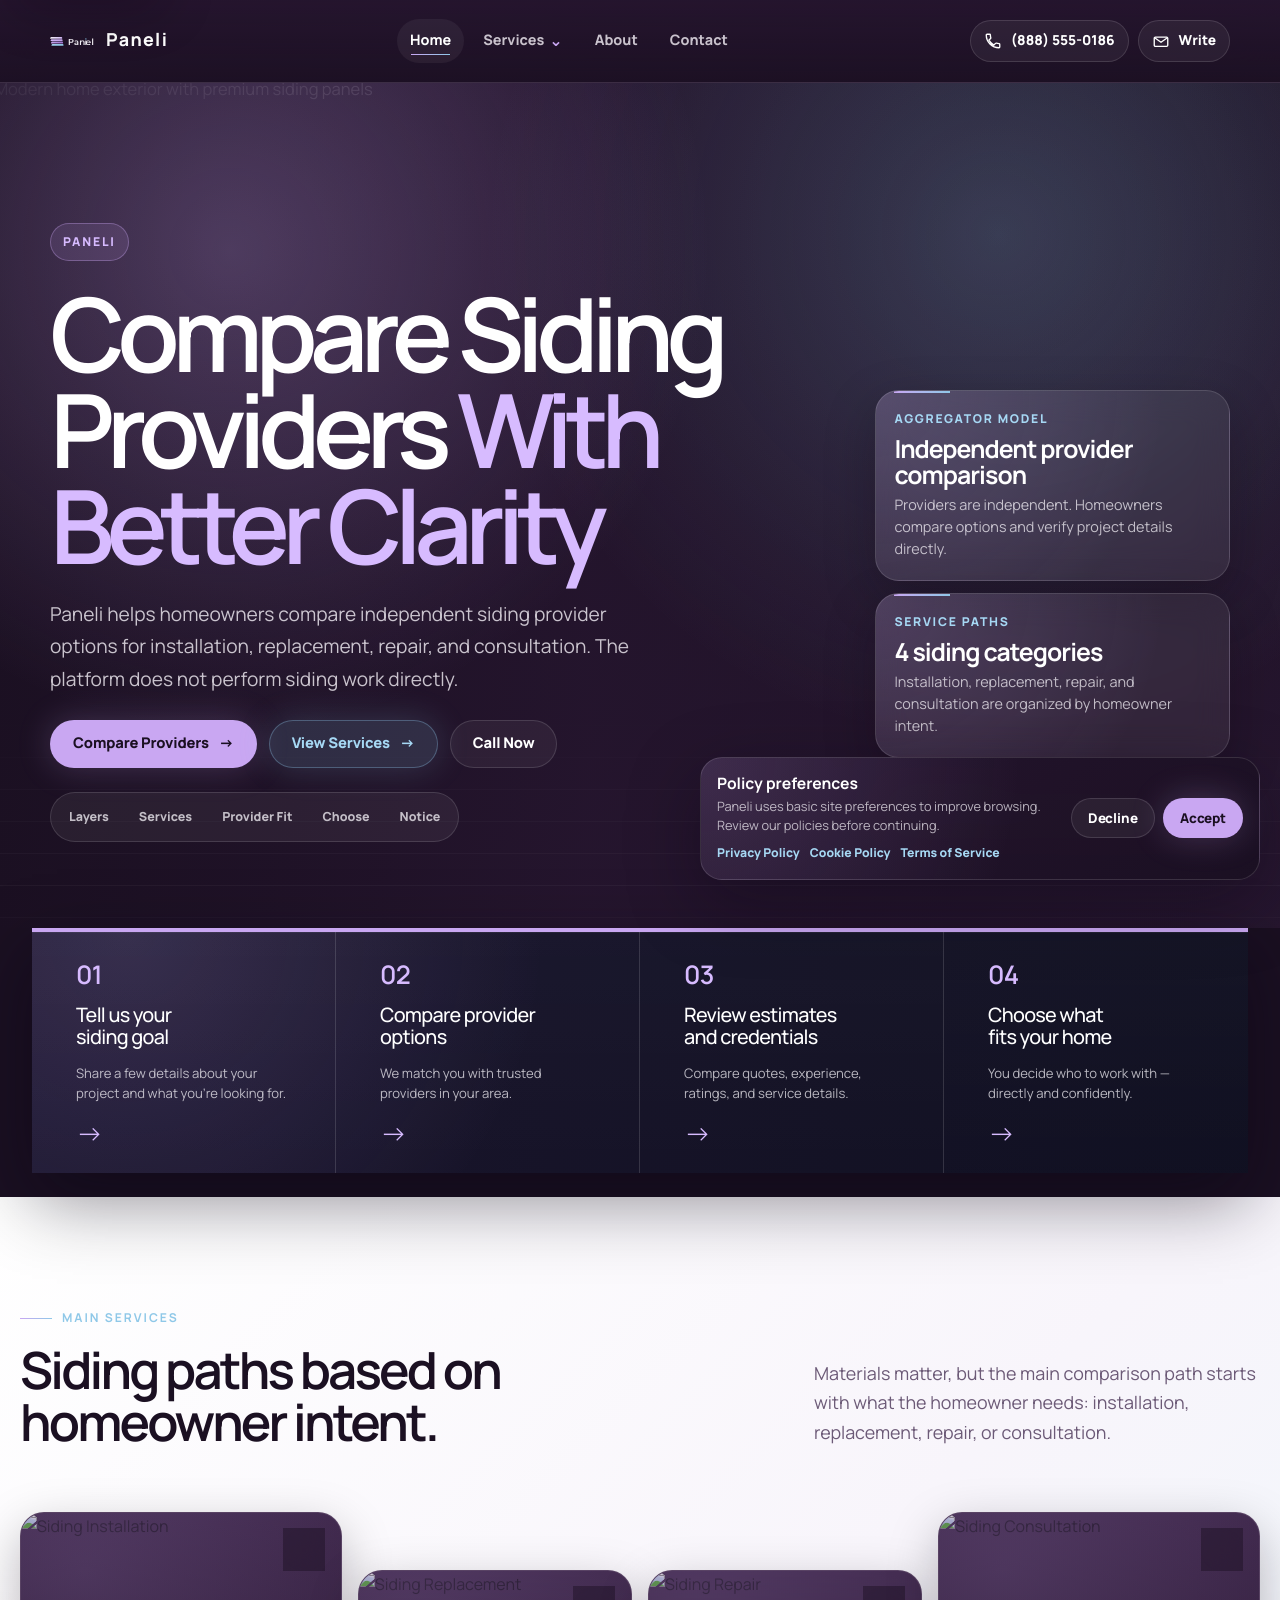
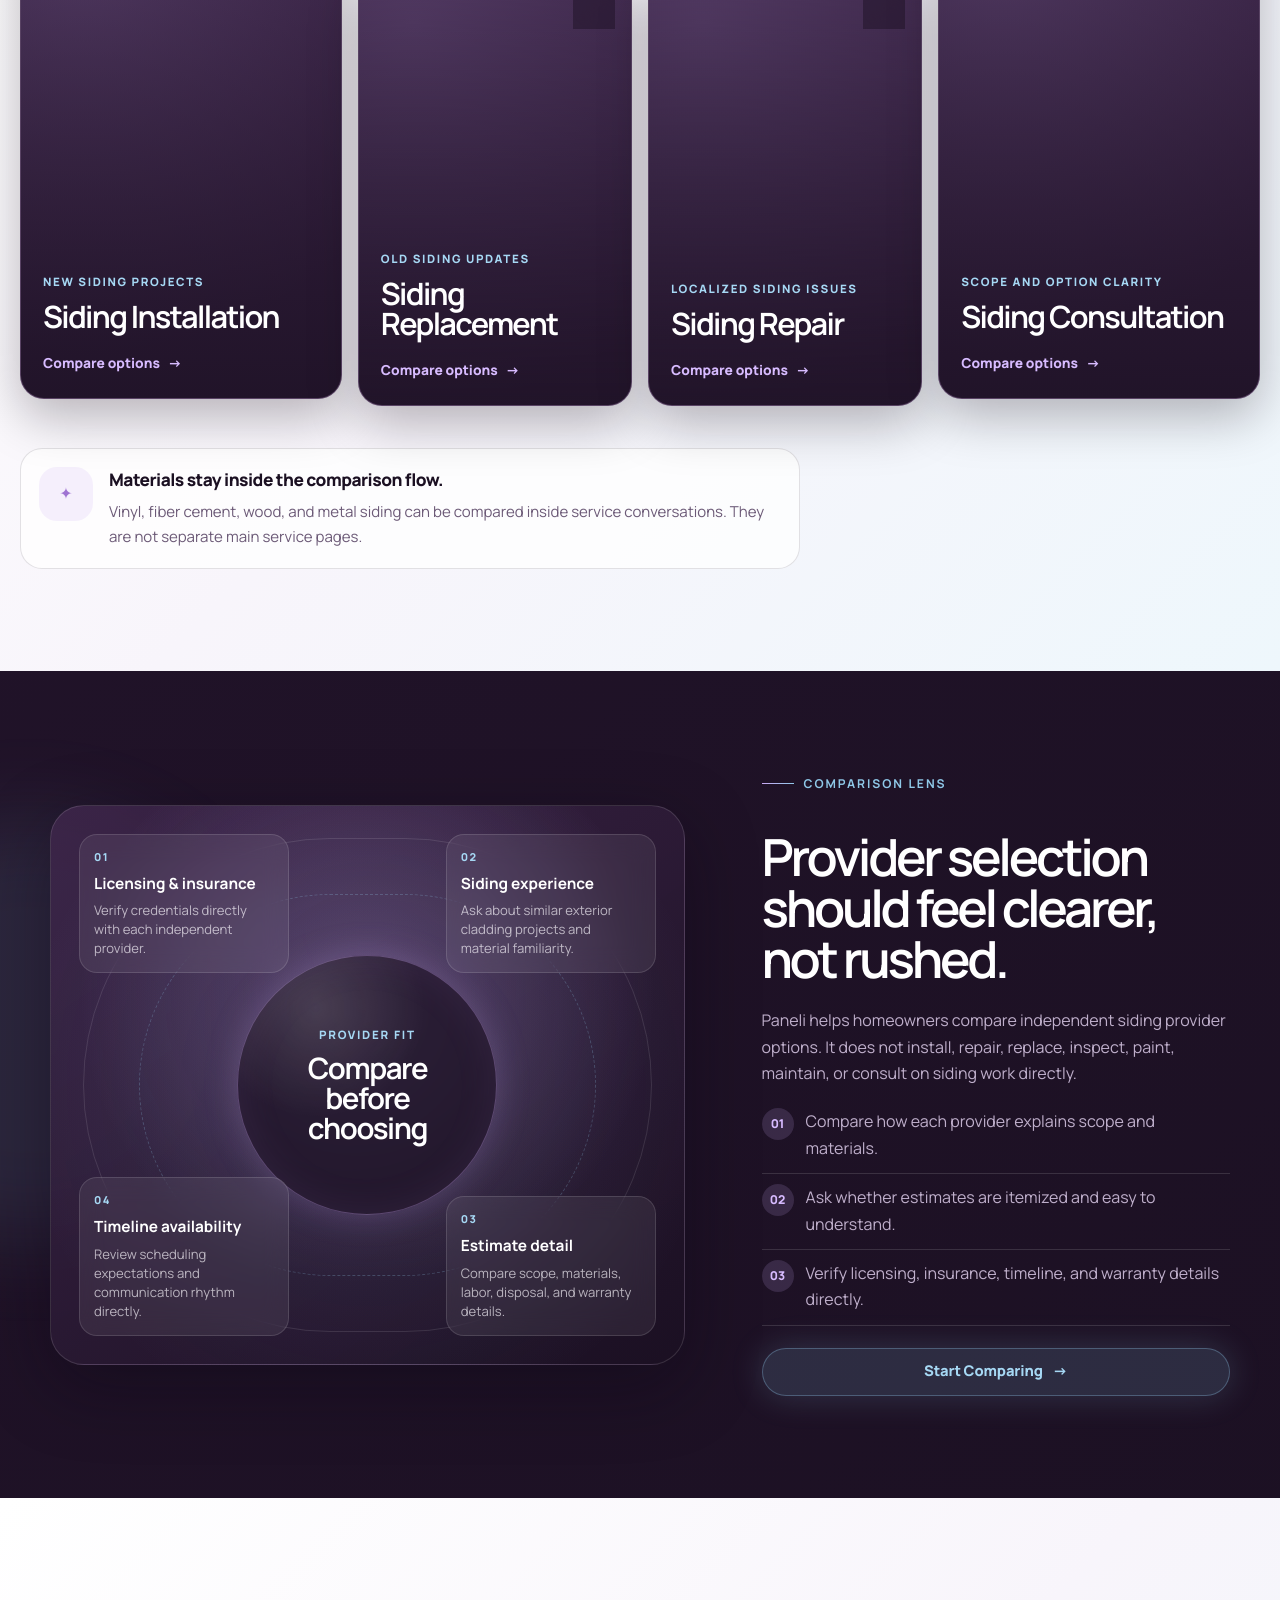
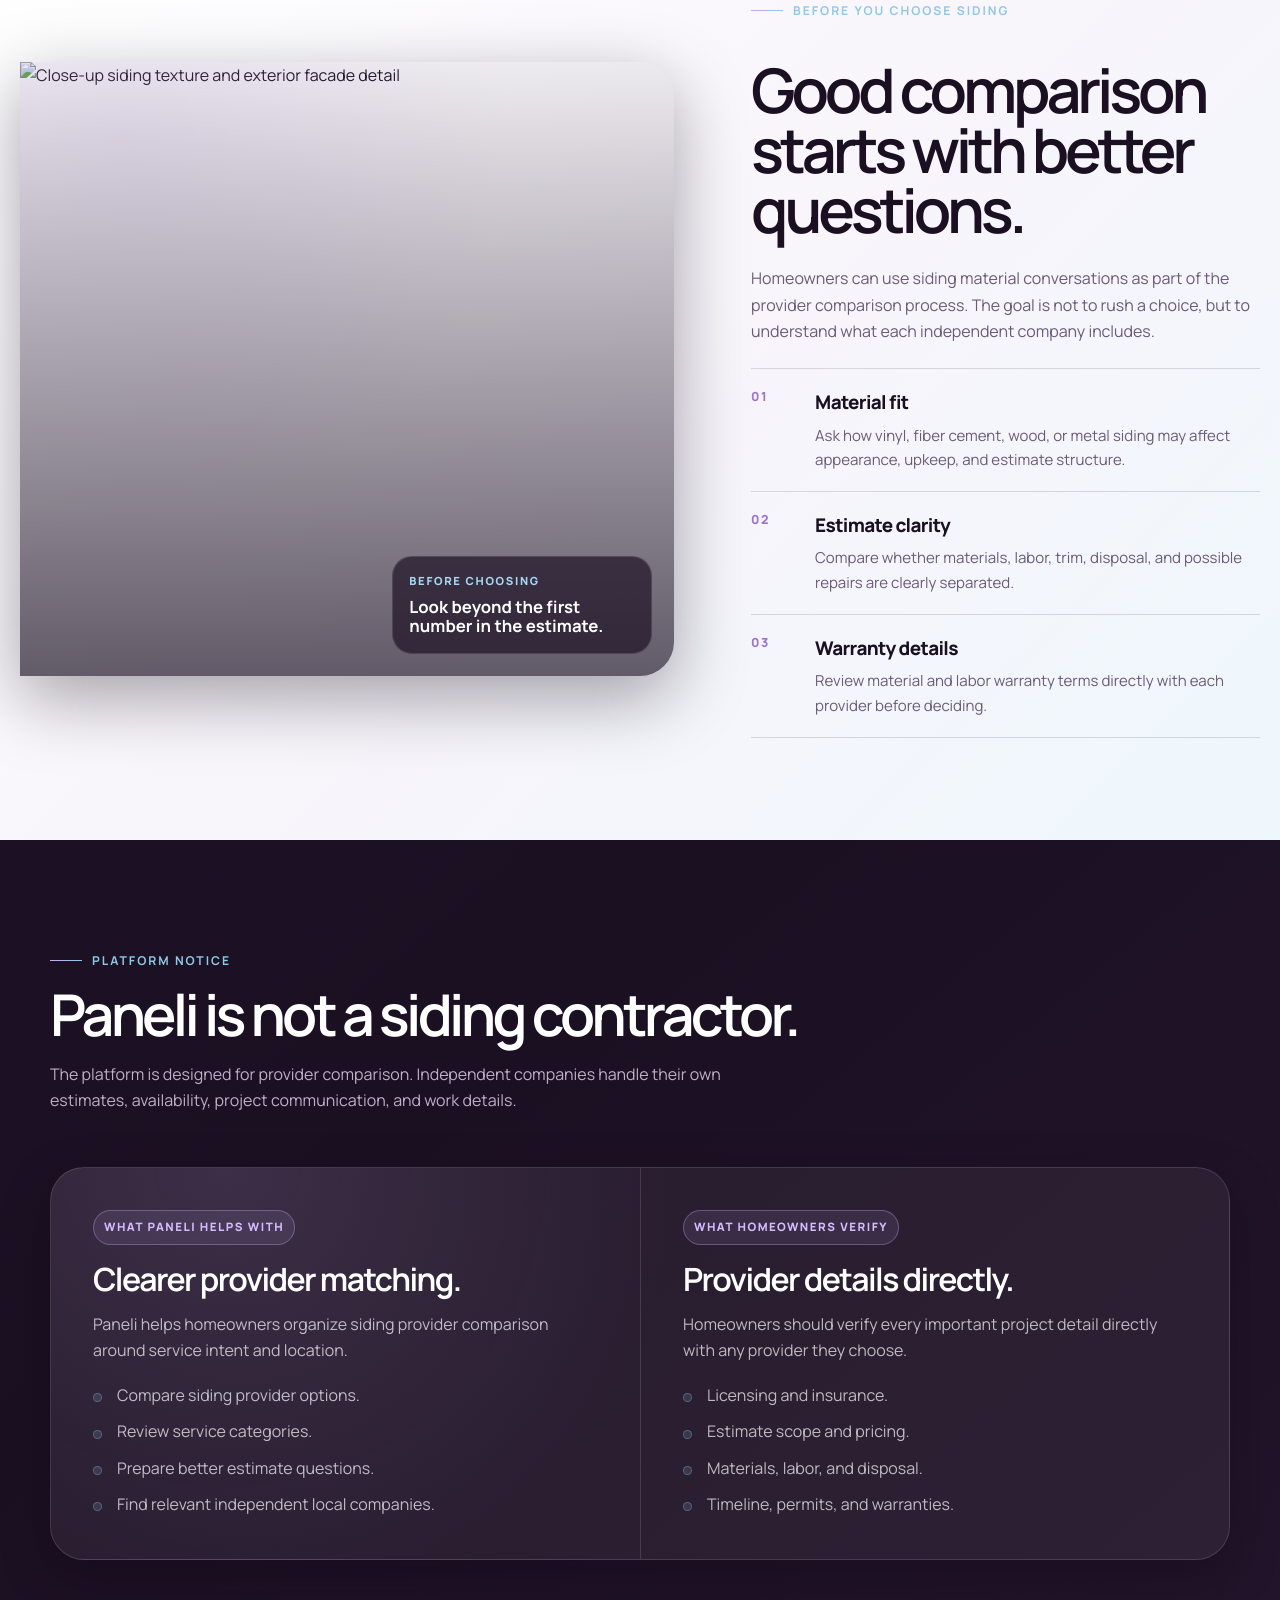
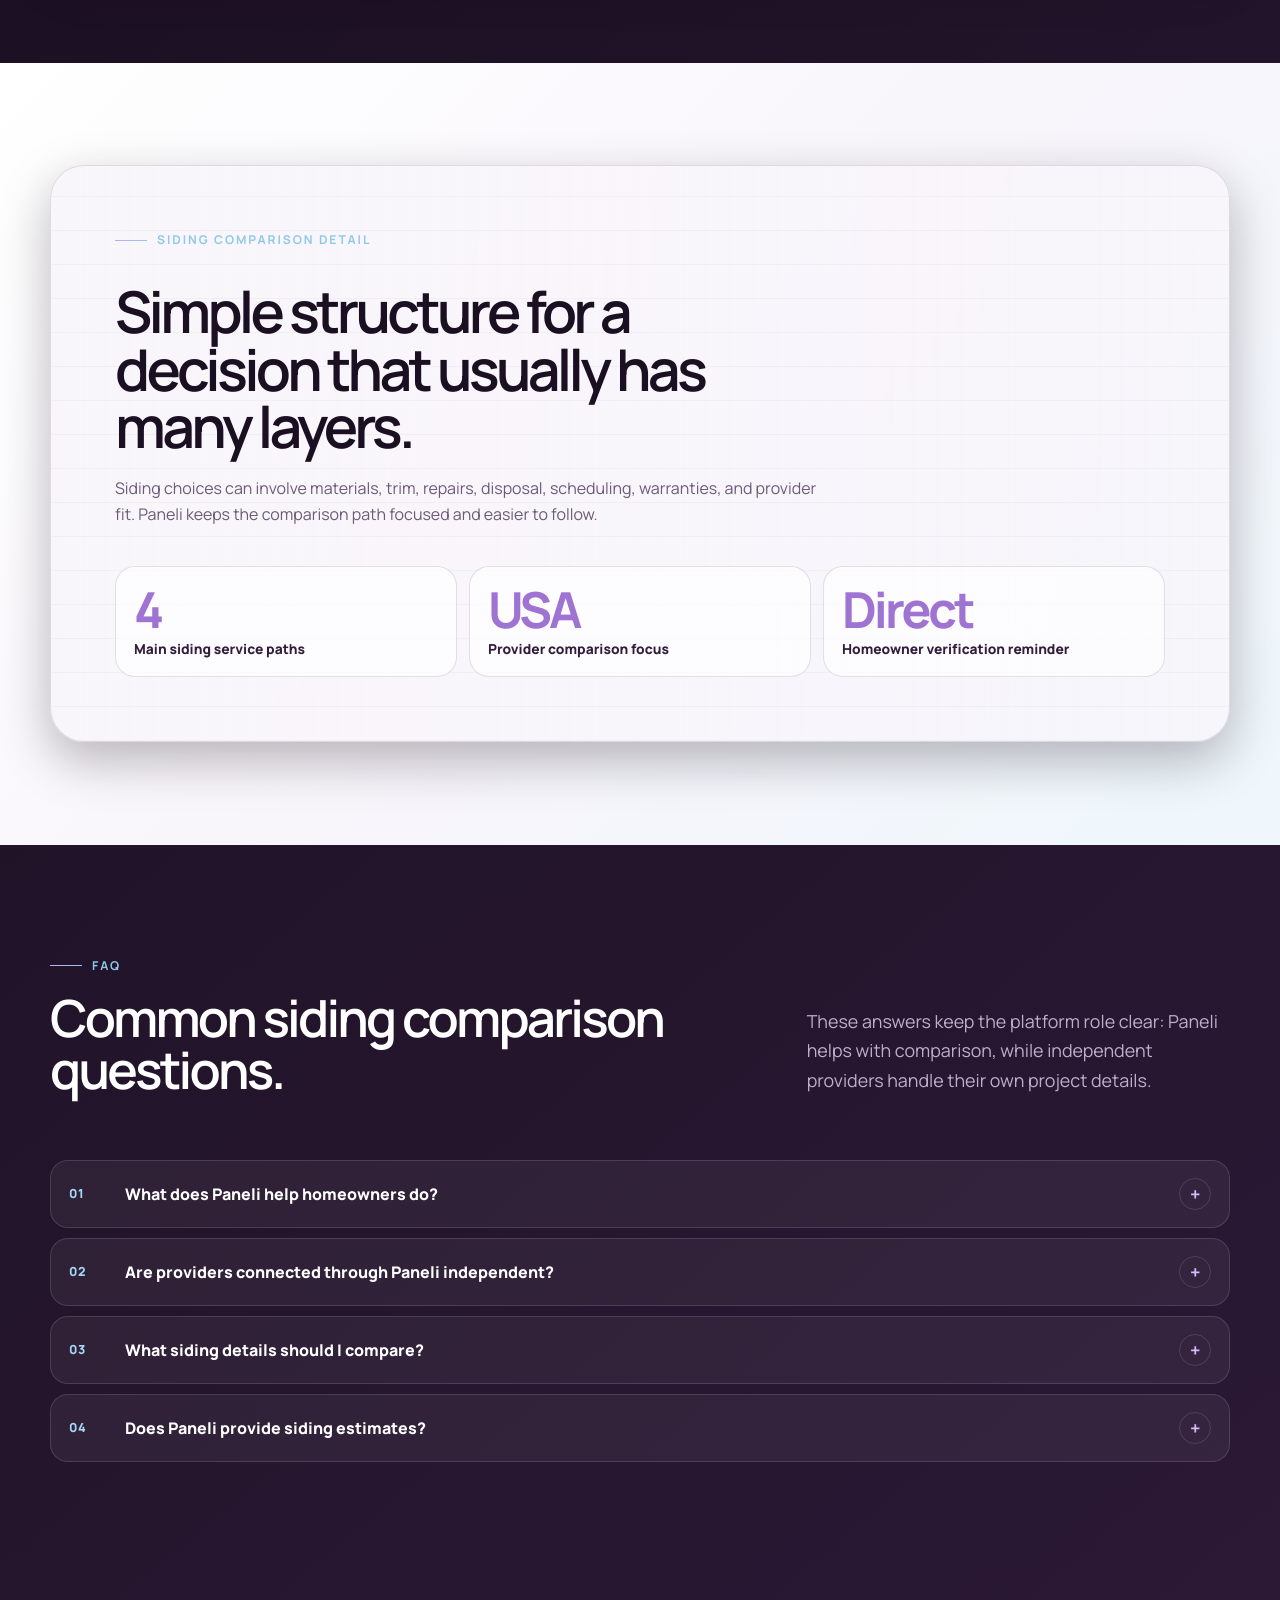
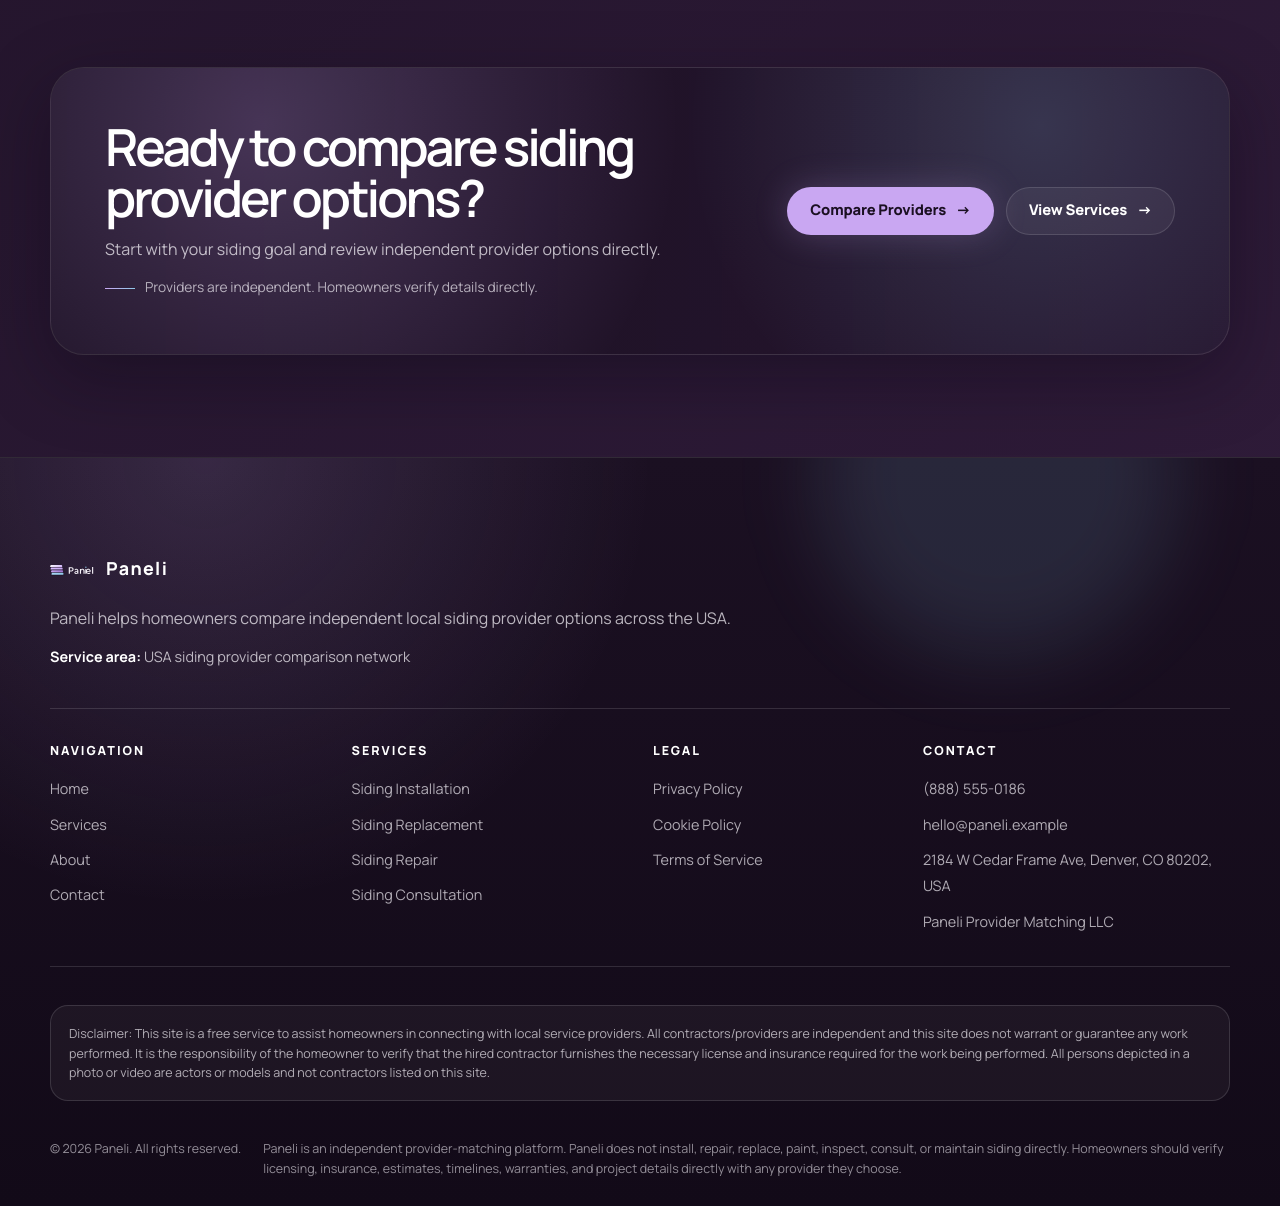
==== commit 45c8d9af: "update home" ====
--- a/index.html
+++ b/index.html
@@ -97,73 +97,54 @@
             </div>
         </section>
 
-        <!-- PANELI LAYERS -->
-        <section class="section paneli-layers" id="paneli-layers">
-            <div class="container paneli-layers__grid">
-                <div class="paneli-layers__intro">
-                    <span class="section__eyebrow">Paneli Layers</span>
-                    <h2>Four clear steps before you choose.</h2>
-                    <p>
-                        The experience is built around comparison, not direct service claims. Each step helps homeowners
-                        prepare better questions for independent providers.
-                    </p>
-                    <a class="text-link" href="about.html">
-                        How the platform works
-                        <span aria-hidden="true">→</span>
-                    </a>
-                </div>
-
-                <div class="paneli-layers__track">
-                    <article class="layer-step" data-layer-step>
-                        <span class="layer-step__number">01</span>
-                        <div class="layer-step__body">
-                            <h3>Tell us your siding goal</h3>
-                            <p>
-                                Choose whether you are comparing installation, replacement, repair, or consultation
-                                options.
-                            </p>
-                        </div>
-                        <span class="layer-step__arrow" aria-hidden="true">→</span>
-                    </article>
-
-                    <article class="layer-step" data-layer-step>
-                        <span class="layer-step__number">02</span>
-                        <div class="layer-step__body">
-                            <h3>Compare provider options</h3>
-                            <p>
-                                Review independent local siding company options that may fit your project category and
-                                area.
-                            </p>
-                        </div>
-                        <span class="layer-step__arrow" aria-hidden="true">→</span>
-                    </article>
-
-                    <article class="layer-step" data-layer-step>
-                        <span class="layer-step__number">03</span>
-                        <div class="layer-step__body">
-                            <h3>Review estimates and credentials</h3>
-                            <p>
-                                Ask providers directly about licensing, insurance, itemized estimates, timelines, and
-                                warranties.
-                            </p>
-                        </div>
-                        <span class="layer-step__arrow" aria-hidden="true">→</span>
-                    </article>
-
-                    <article class="layer-step" data-layer-step>
-                        <span class="layer-step__number">04</span>
-                        <div class="layer-step__body">
-                            <h3>Choose what fits your home</h3>
-                            <p>
-                                Homeowners decide which independent provider, estimate, and communication style feels
-                                most suitable.
-                            </p>
-                        </div>
-                        <span class="layer-step__arrow" aria-hidden="true">→</span>
-                    </article>
-                </div>
-            </div>
-        </section>
+    <!-- PANELI LAYERS -->
+    <section class="paneli-layers" id="paneli-layers">
+        <div class="paneli-layers__wrap">
+            <article class="layer-step" data-layer-step>
+                <span class="layer-step__number">01</span>
+                <div class="layer-step__body">
+                    <h3>Tell us your<br>siding goal</h3>
+                    <p>
+                        Share a few details about your project and what you're looking for.
+                    </p>
+                </div>
+                <span class="layer-step__arrow" aria-hidden="true">→</span>
+            </article>
+    
+            <article class="layer-step" data-layer-step>
+                <span class="layer-step__number">02</span>
+                <div class="layer-step__body">
+                    <h3>Compare provider<br>options</h3>
+                    <p>
+                        We match you with trusted providers in your area.
+                    </p>
+                </div>
+                <span class="layer-step__arrow" aria-hidden="true">→</span>
+            </article>
+    
+            <article class="layer-step" data-layer-step>
+                <span class="layer-step__number">03</span>
+                <div class="layer-step__body">
+                    <h3>Review estimates<br>and credentials</h3>
+                    <p>
+                        Compare quotes, experience, ratings, and service details.
+                    </p>
+                </div>
+                <span class="layer-step__arrow" aria-hidden="true">→</span>
+            </article>
+    
+            <article class="layer-step" data-layer-step>
+                <span class="layer-step__number">04</span>
+                <div class="layer-step__body">
+                    <h3>Choose what<br>fits your home</h3>
+                    <p>
+                        You decide who to work with — directly and confidently.
+                    </p>
+                </div>
+                <span class="layer-step__arrow" aria-hidden="true">→</span>
+            </article>
+        </div>
+    </section>
 
         <!-- MAIN SERVICE GALLERY -->
         <section class="section section--light home-service-gallery" id="service-gallery">
--- a/css/style.css
+++ b/css/style.css
@@ -141,6 +141,7 @@
 body {
     min-width: 320px;
     margin: 0;
+    padding-top: var(--header-height);
     overflow-x: clip;
     background:
         radial-gradient(circle at 12% 10%, rgba(201, 167, 242, 0.16), transparent 28rem),
@@ -482,24 +483,39 @@
     transform: scaleX(1);
 }
 
-/* ==================================================
-   HEADER
-================================================== */
+
+
+[data-site-header] {
+    position: fixed;
+    top: 0;
+    left: 0;
+    right: 0;
+    z-index: 5000;
+}
 
 .site-header {
-    position: sticky;
-    top: 0;
-    z-index: 1000;
+    position: relative;
+    z-index: 1;
     min-height: var(--header-height);
     border-bottom: 1px solid rgba(255, 255, 255, 0.1);
     background:
         linear-gradient(180deg, rgba(37, 21, 46, 0.92), rgba(27, 16, 34, 0.82));
     backdrop-filter: blur(18px);
+    -webkit-backdrop-filter: blur(18px);
     transition:
         min-height 180ms ease,
         background 180ms ease,
         border-color 180ms ease,
         box-shadow 180ms ease;
+}
+
+[data-site-header] .site-header {
+    width: 100%;
+}
+
+main {
+    position: relative;
+    z-index: 1;
 }
 
 .site-header.is-scrolled {
@@ -1967,6 +1983,10 @@
 
 @media (max-width: 680px) {
 
+    body {
+        padding-top: 68px;
+    }
+
     .container,
     .container-wide {
         width: min(calc(100% - 28px), var(--container));
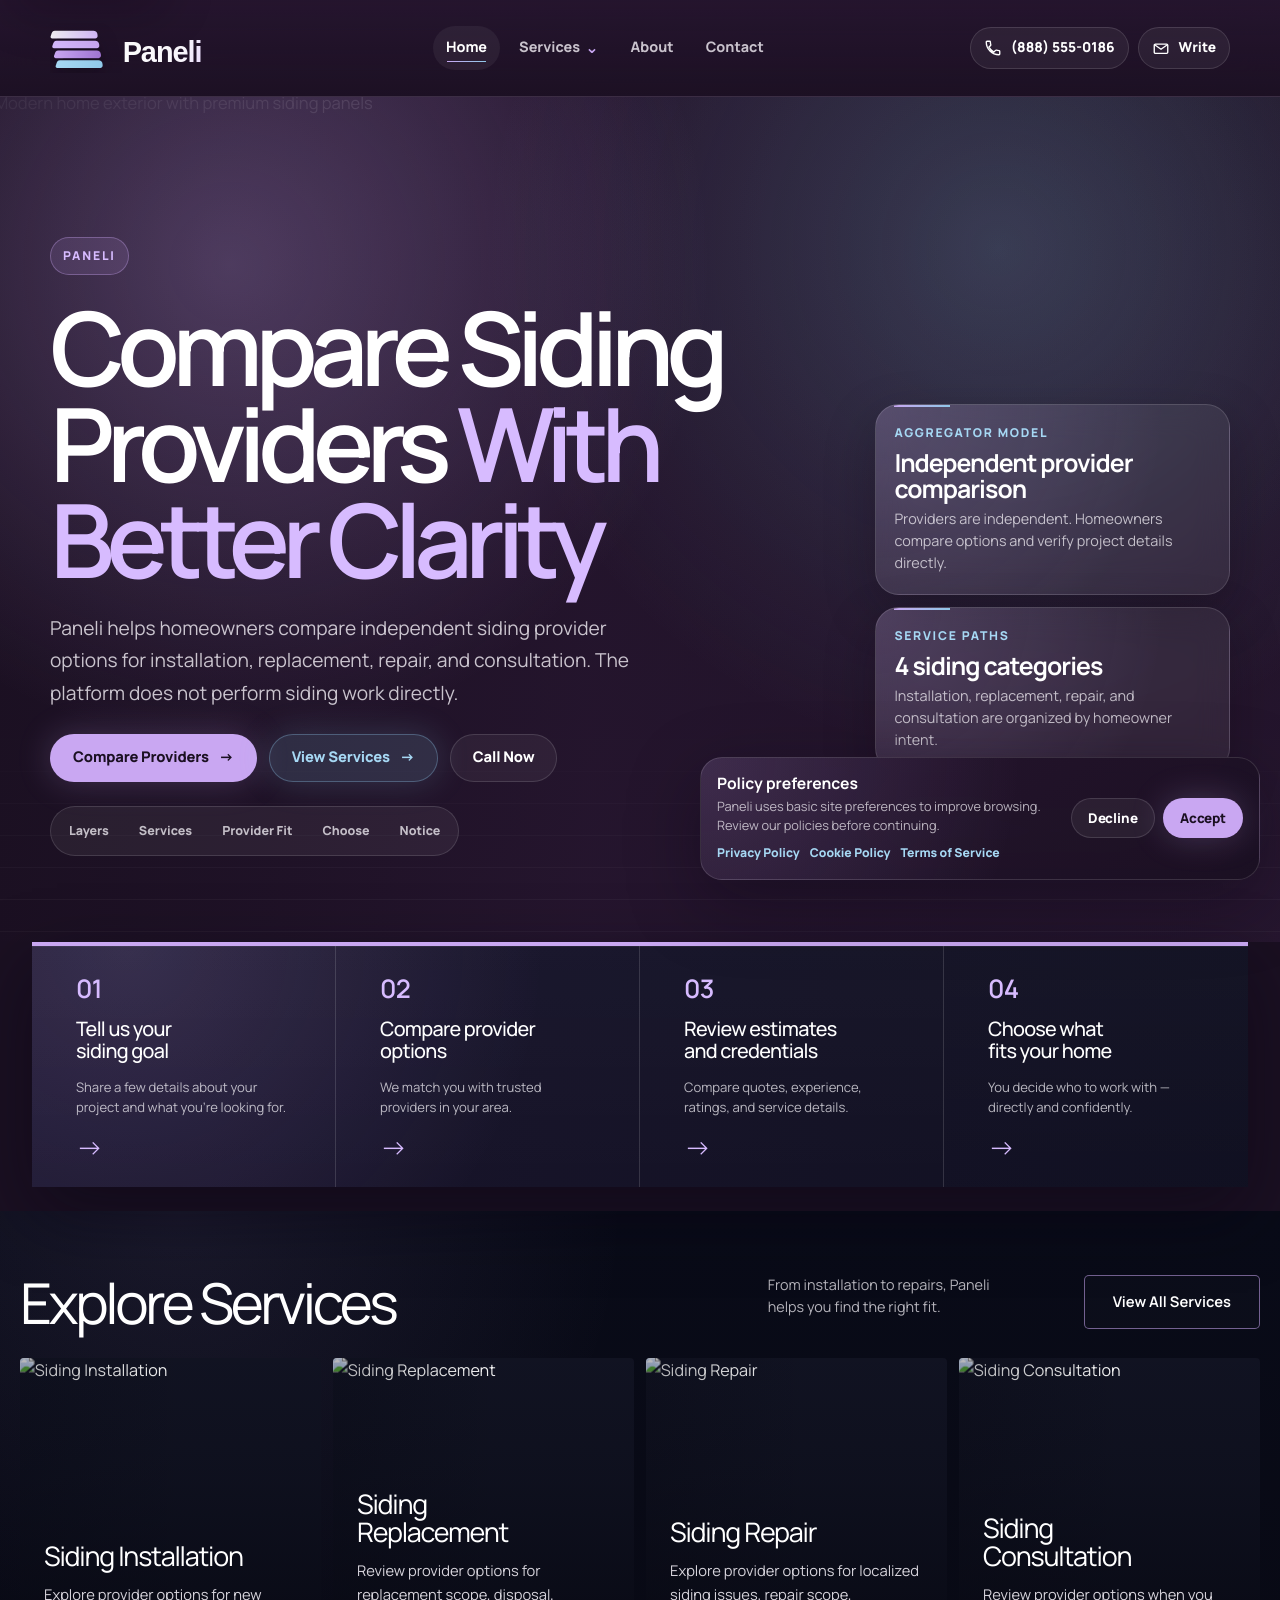
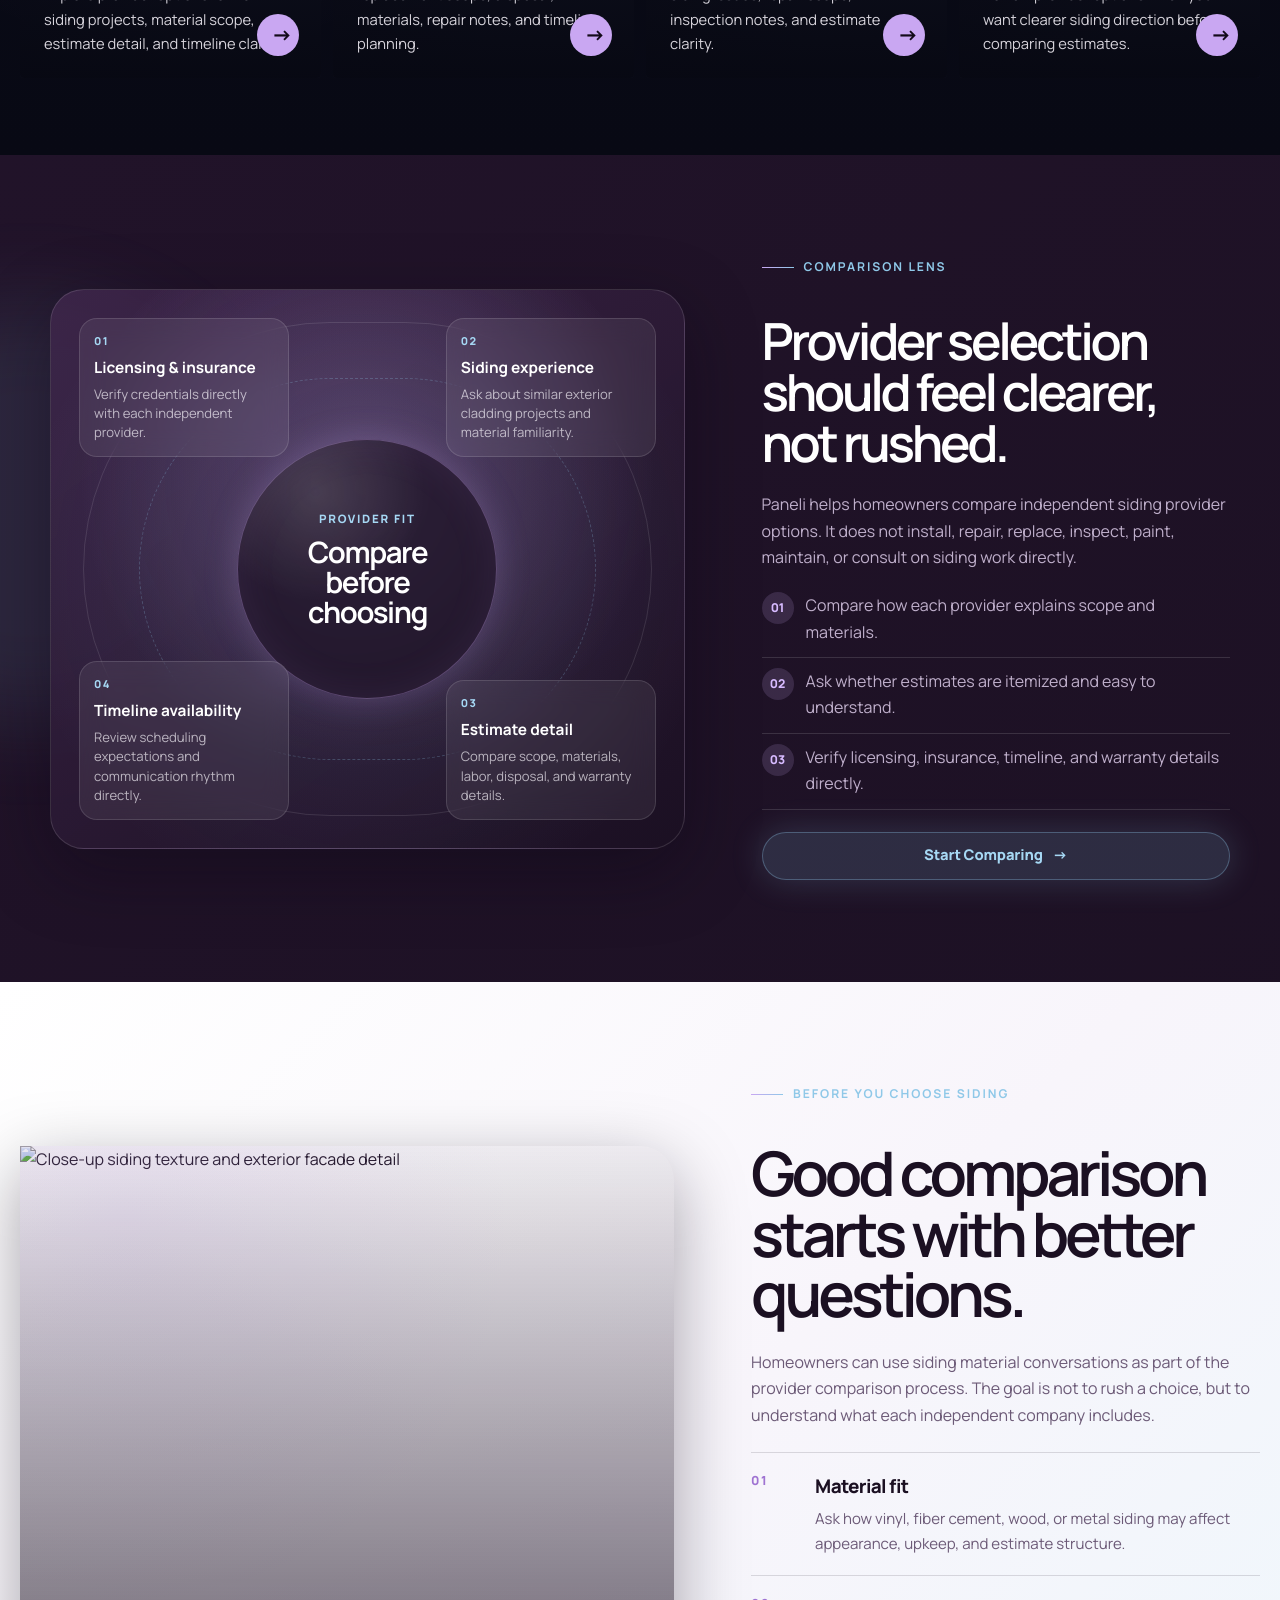
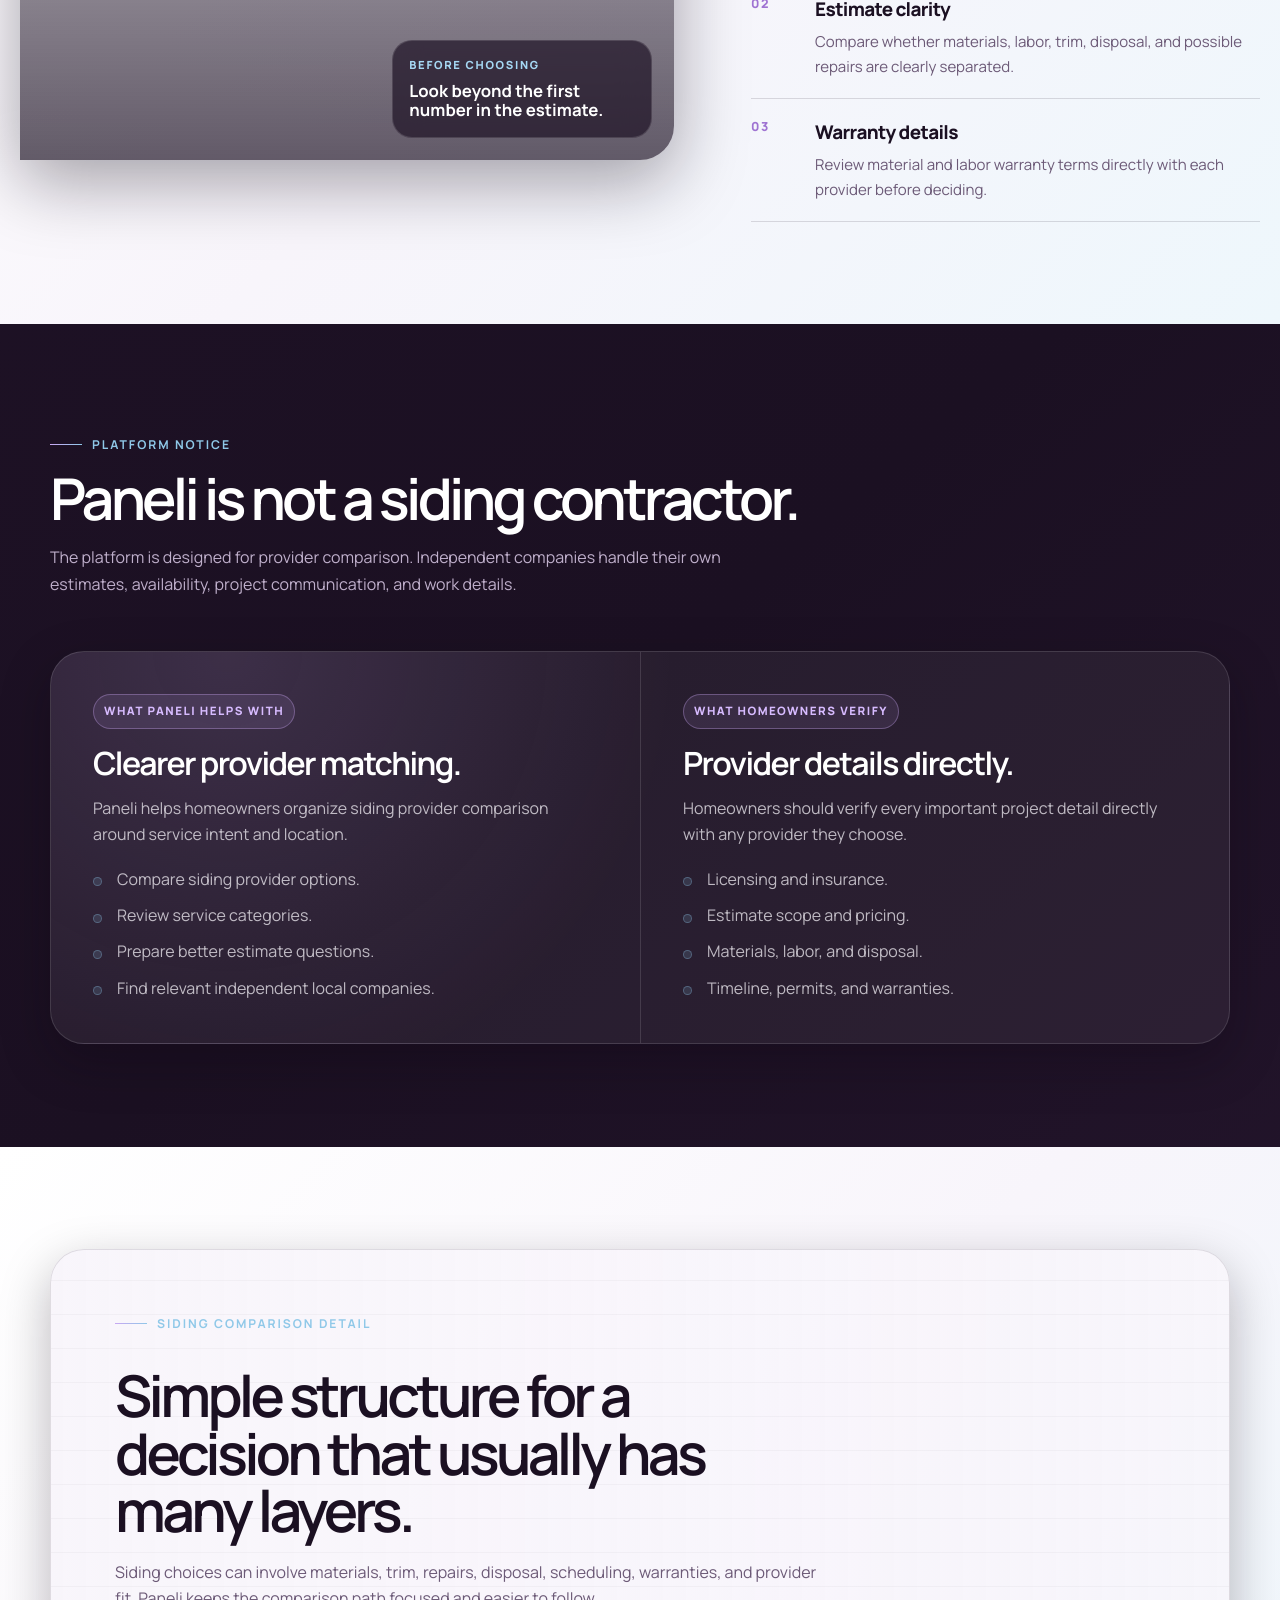
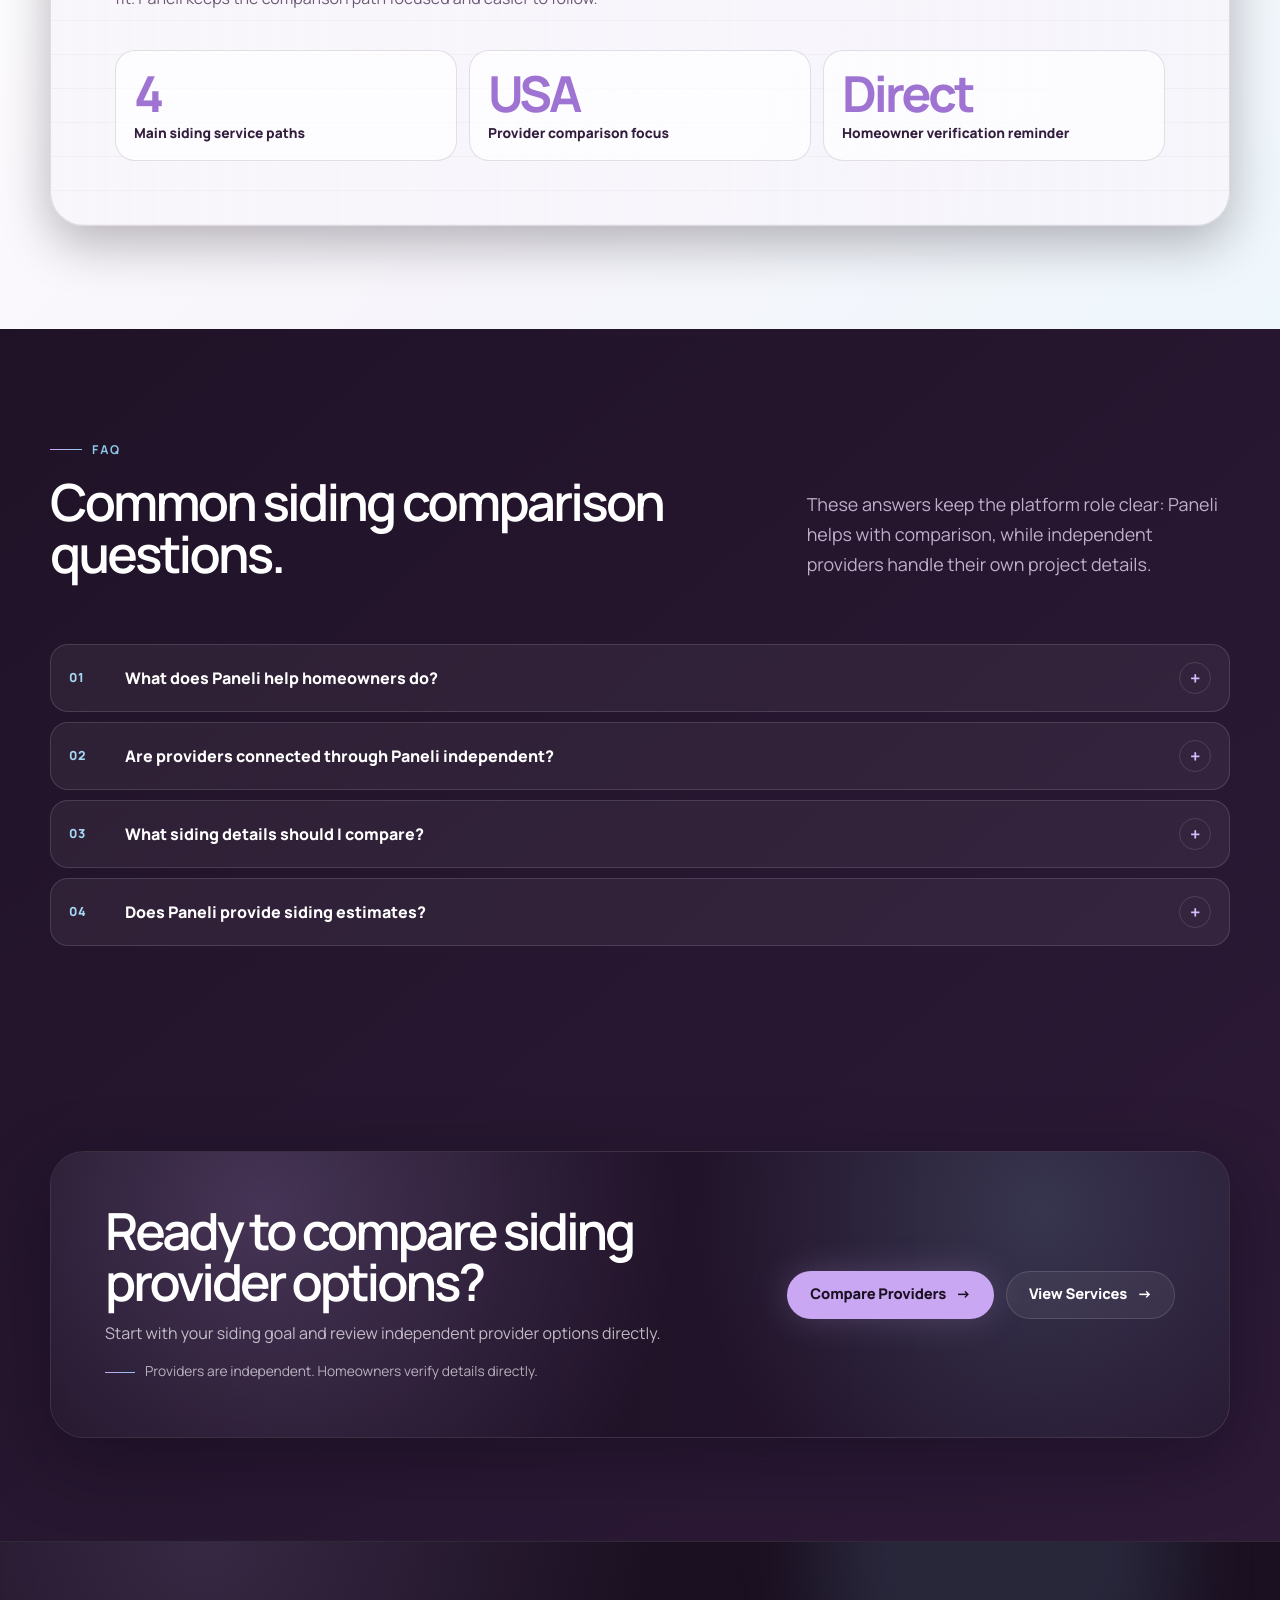
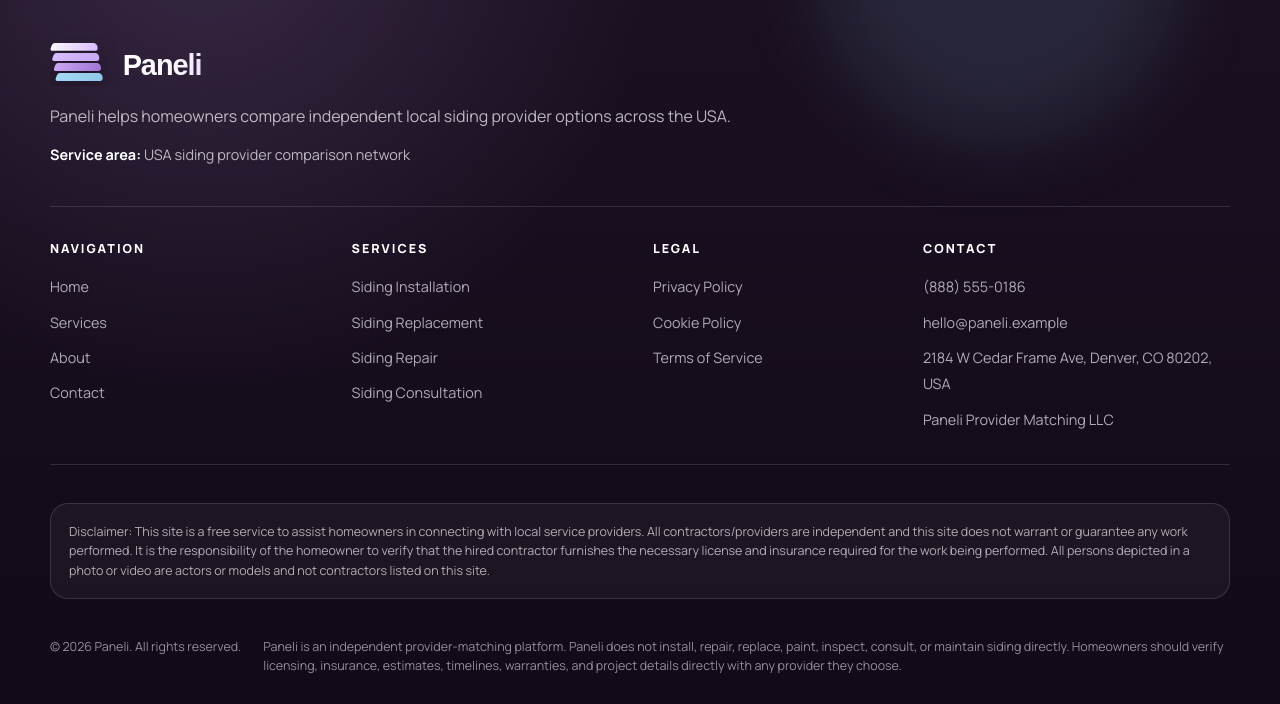
==== commit b31b85e9: "+" ====
--- a/index.html
+++ b/index.html
@@ -146,35 +146,26 @@
         </div>
     </section>
 
-        <!-- MAIN SERVICE GALLERY -->
-        <section class="section section--light home-service-gallery" id="service-gallery">
-            <div class="container-wide">
-                <div class="section__header">
-                    <div>
-                        <span class="section__eyebrow">Main services</span>
-                        <h2 class="section__title">Siding paths based on homeowner intent.</h2>
-                    </div>
-
-                    <p class="section__text">
-                        Materials matter, but the main comparison path starts with what the homeowner needs:
-                        installation, replacement, repair, or consultation.
-                    </p>
-                </div>
-
-                <div class="service-photo-grid" data-service-cards></div>
-
-                <div class="home-service-gallery__note">
-                    <span class="home-service-gallery__note-icon" aria-hidden="true">✦</span>
-                    <div>
-                        <h3>Materials stay inside the comparison flow.</h3>
-                        <p>
-                            Vinyl, fiber cement, wood, and metal siding can be compared inside service conversations.
-                            They are not separate main service pages.
-                        </p>
-                    </div>
-                </div>
-            </div>
-        </section>
+<!-- MAIN SERVICE GALLERY -->
+<section class="home-service-gallery" id="service-gallery">
+    <div class="container-wide">
+        <div class="home-service-gallery__top">
+            <h2>Explore Services</h2>
+
+            <div class="home-service-gallery__side">
+                <p>
+                    From installation to repairs, Paneli helps you find the right fit.
+                </p>
+
+                <a class="home-service-gallery__button" href="services.html">
+                    View All Services
+                </a>
+            </div>
+        </div>
+
+        <div class="service-photo-grid home-service-gallery__grid" data-service-cards></div>
+    </div>
+</section>
 
         <!-- PROVIDER FIT LENS -->
         <section class="section provider-fit" id="provider-fit">
--- a/css/style.css
+++ b/css/style.css
@@ -2161,4 +2161,129 @@
         animation-duration: 0.001ms !important;
         animation-iteration-count: 1 !important;
     }
+}
+/* ==================================================
+   STABLE LOGO HEADER
+================================================== */
+
+:root {
+    --header-height: 96px;
+}
+
+body {
+    padding-top: var(--header-height);
+}
+
+[data-site-header] {
+    position: fixed;
+    top: 0;
+    left: 0;
+    right: 0;
+    z-index: 5000;
+}
+
+.site-header {
+    min-height: var(--header-height);
+    background:
+        linear-gradient(180deg, rgba(37, 21, 46, 0.92), rgba(27, 16, 34, 0.82));
+    backdrop-filter: blur(18px);
+    -webkit-backdrop-filter: blur(18px);
+    transition:
+        background 180ms ease,
+        border-color 180ms ease,
+        box-shadow 180ms ease;
+}
+
+.site-header__inner {
+    min-height: var(--header-height);
+}
+
+.site-header.is-scrolled {
+    min-height: var(--header-height);
+    border-color: rgba(255, 255, 255, 0.16);
+    background:
+        linear-gradient(180deg, rgba(27, 16, 34, 0.96), rgba(27, 16, 34, 0.9));
+    box-shadow: 0 14px 50px rgba(6, 2, 10, 0.32);
+}
+
+.site-header.is-scrolled .site-header__inner {
+    min-height: var(--header-height);
+}
+
+.brand-link {
+    gap: 0 !important;
+}
+
+.brand-link__text {
+    display: none !important;
+}
+
+.brand-link__mark {
+    width: 190px !important;
+    height: 58px !important;
+    flex: 0 0 190px !important;
+    transition:
+        transform 220ms ease,
+        filter 220ms ease;
+}
+
+.brand-link__mark img {
+    width: 190px !important;
+    height: 58px !important;
+    max-width: none !important;
+    object-fit: contain !important;
+    transition:
+        filter 220ms ease,
+        opacity 220ms ease;
+}
+
+/* ВАЖНО: при скролле НЕ уменьшаем логотип */
+.site-header.is-scrolled .brand-link__mark,
+.site-header.is-scrolled .brand-link__mark img {
+    width: 190px !important;
+    height: 58px !important;
+    flex-basis: 190px !important;
+}
+
+.brand-link:hover .brand-link__mark {
+    transform: translateY(-1px) scale(1.025);
+    filter:
+        drop-shadow(0 0 12px rgba(201, 167, 242, 0.42)) drop-shadow(0 0 18px rgba(143, 200, 232, 0.24));
+}
+
+.brand-link:hover .brand-link__mark img {
+    filter:
+        brightness(1.14) saturate(1.24) hue-rotate(10deg);
+}
+
+.brand-link:focus-visible .brand-link__mark {
+    transform: translateY(-1px) scale(1.025);
+    filter:
+        drop-shadow(0 0 12px rgba(201, 167, 242, 0.45)) drop-shadow(0 0 20px rgba(143, 200, 232, 0.28));
+}
+
+@media (max-width: 680px) {
+    :root {
+        --header-height: 78px;
+    }
+
+    body {
+        padding-top: var(--header-height);
+    }
+
+    .site-header,
+    .site-header__inner,
+    .site-header.is-scrolled,
+    .site-header.is-scrolled .site-header__inner {
+        min-height: var(--header-height);
+    }
+
+    .brand-link__mark,
+    .brand-link__mark img,
+    .site-header.is-scrolled .brand-link__mark,
+    .site-header.is-scrolled .brand-link__mark img {
+        width: 138px !important;
+        height: 42px !important;
+        flex-basis: 138px !important;
+    }
 }
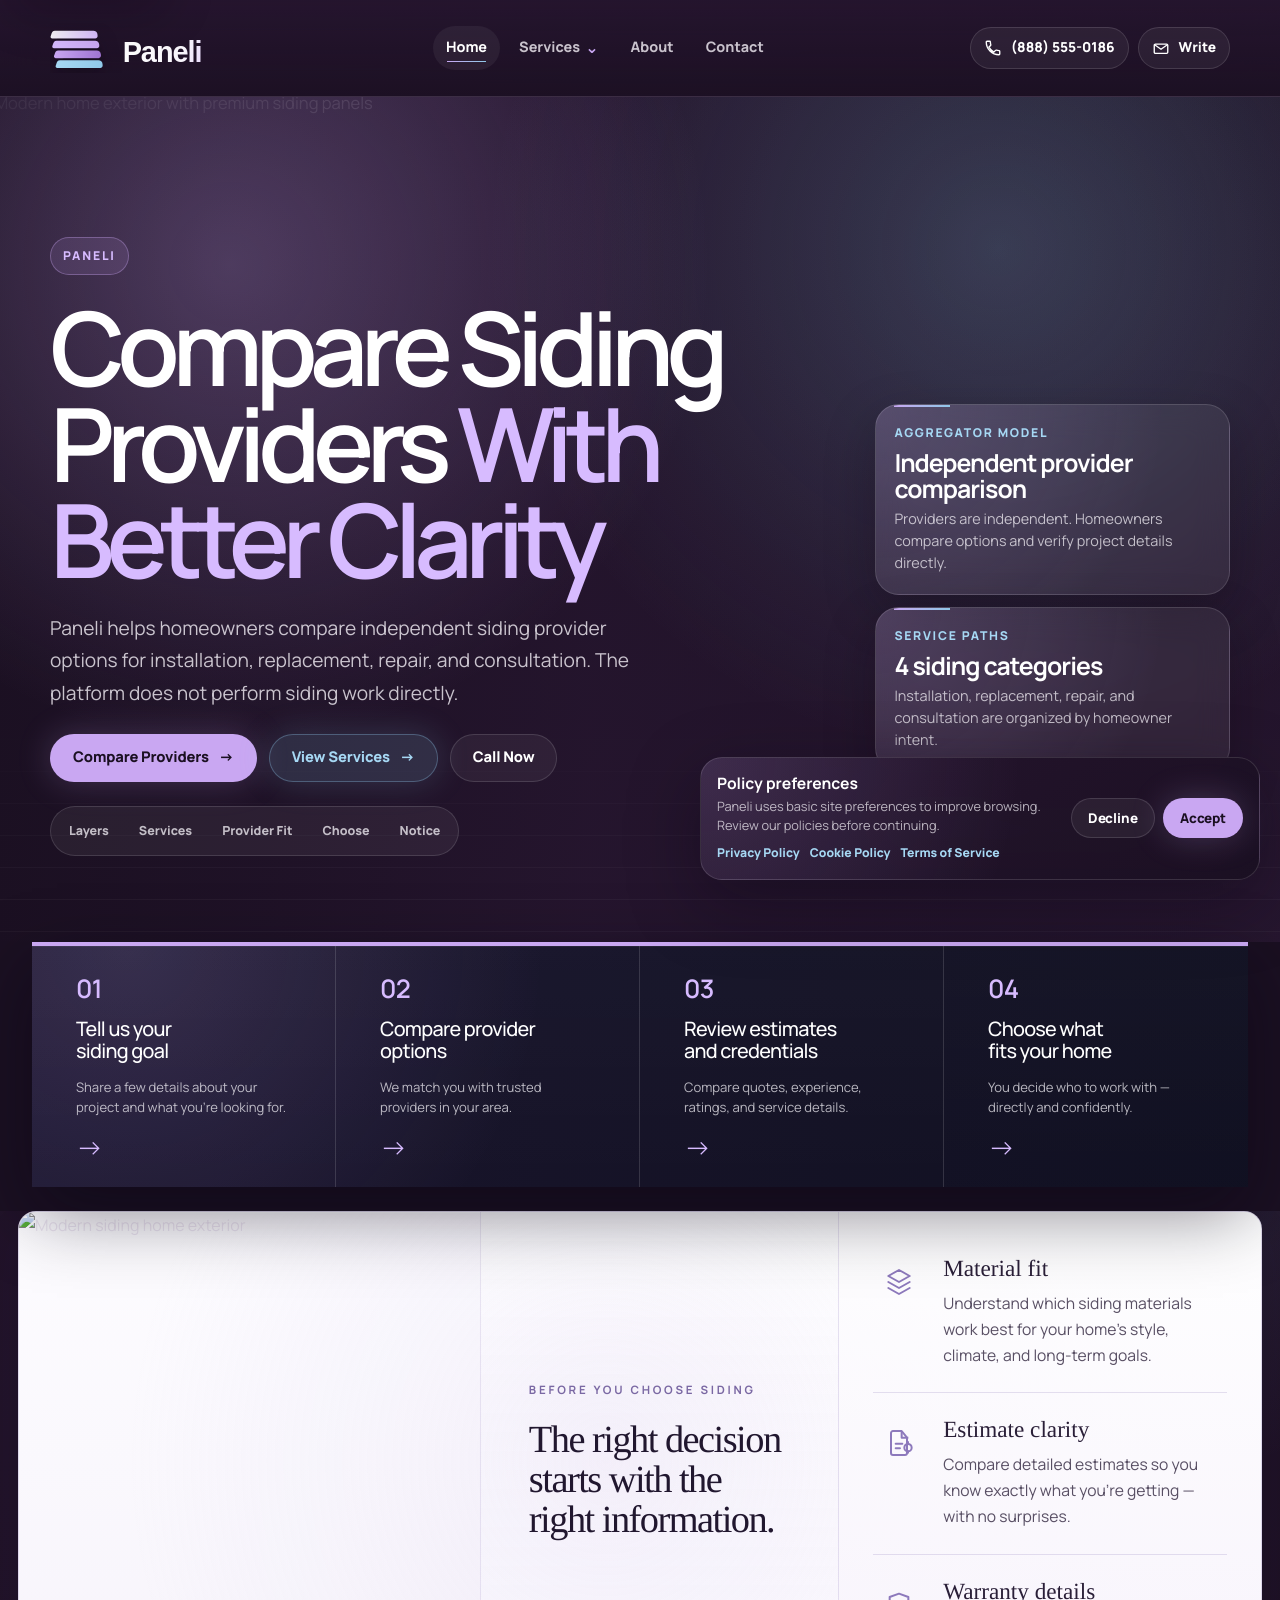
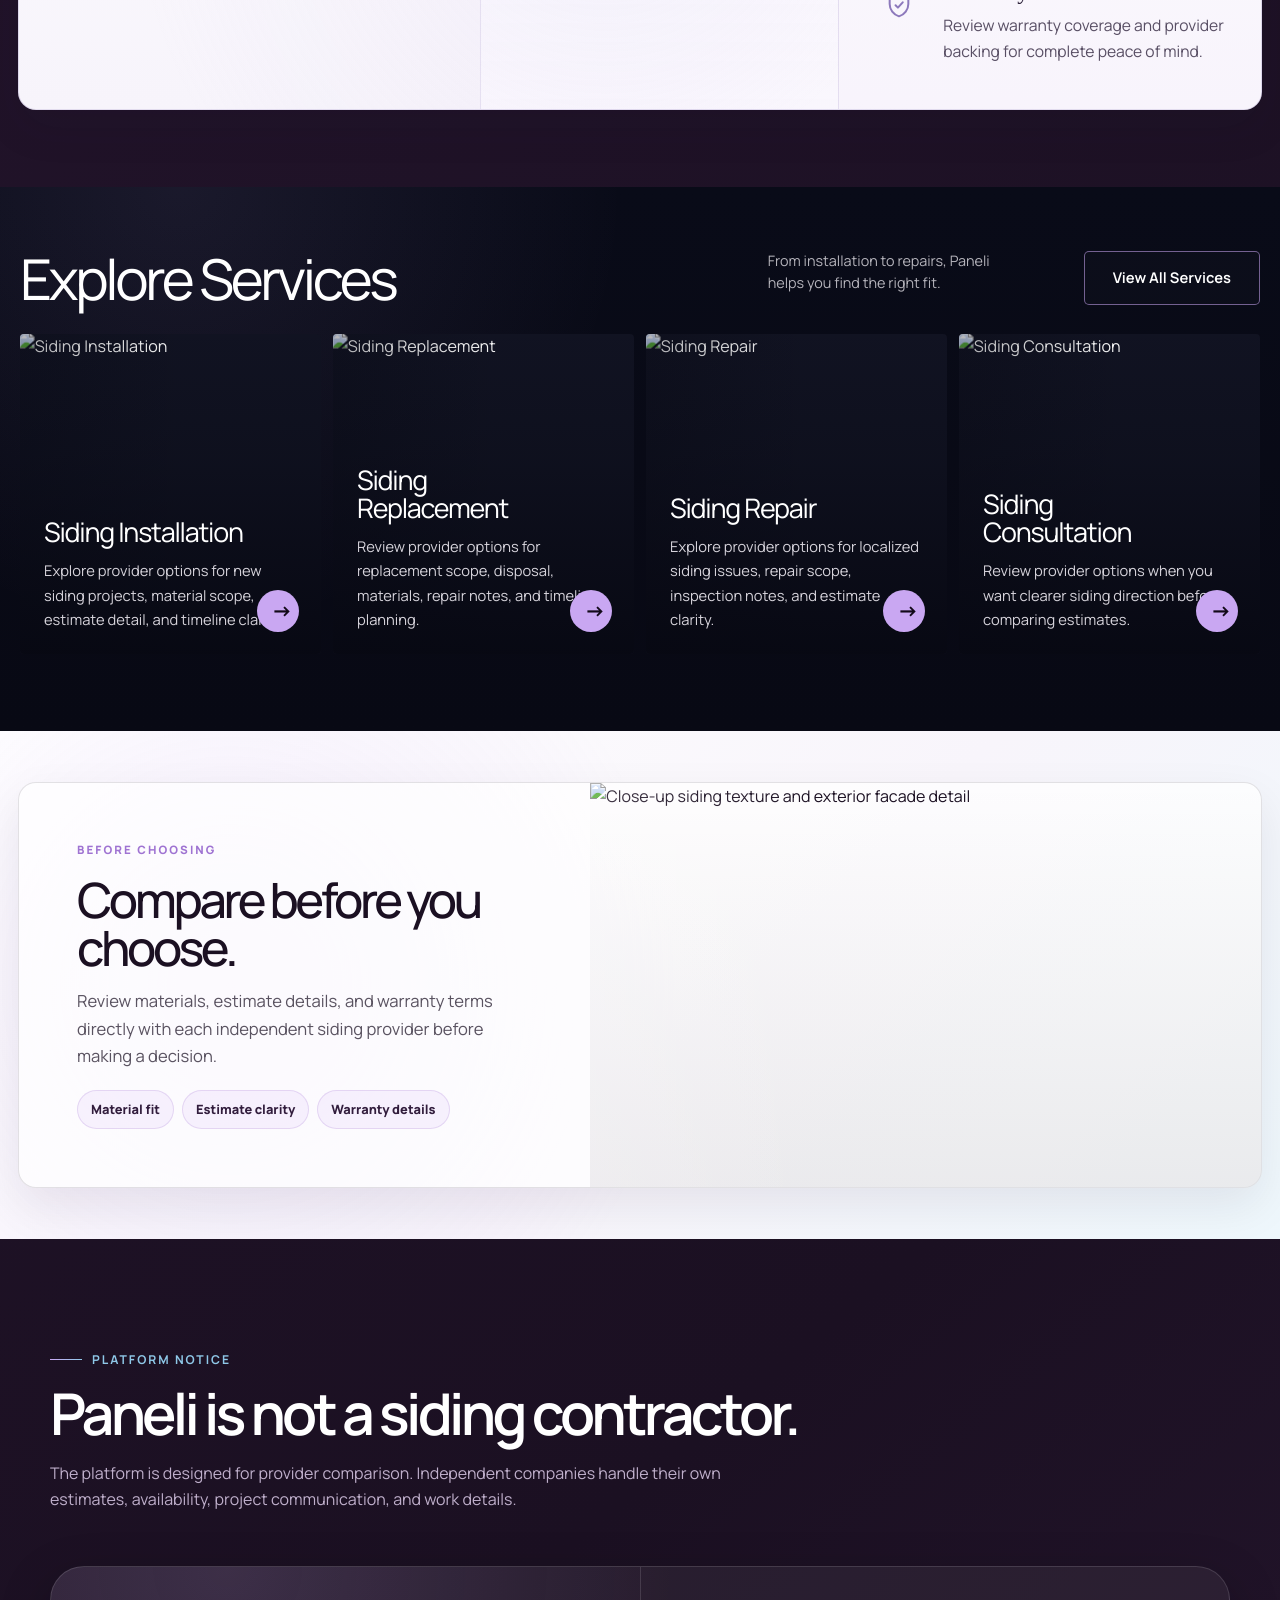
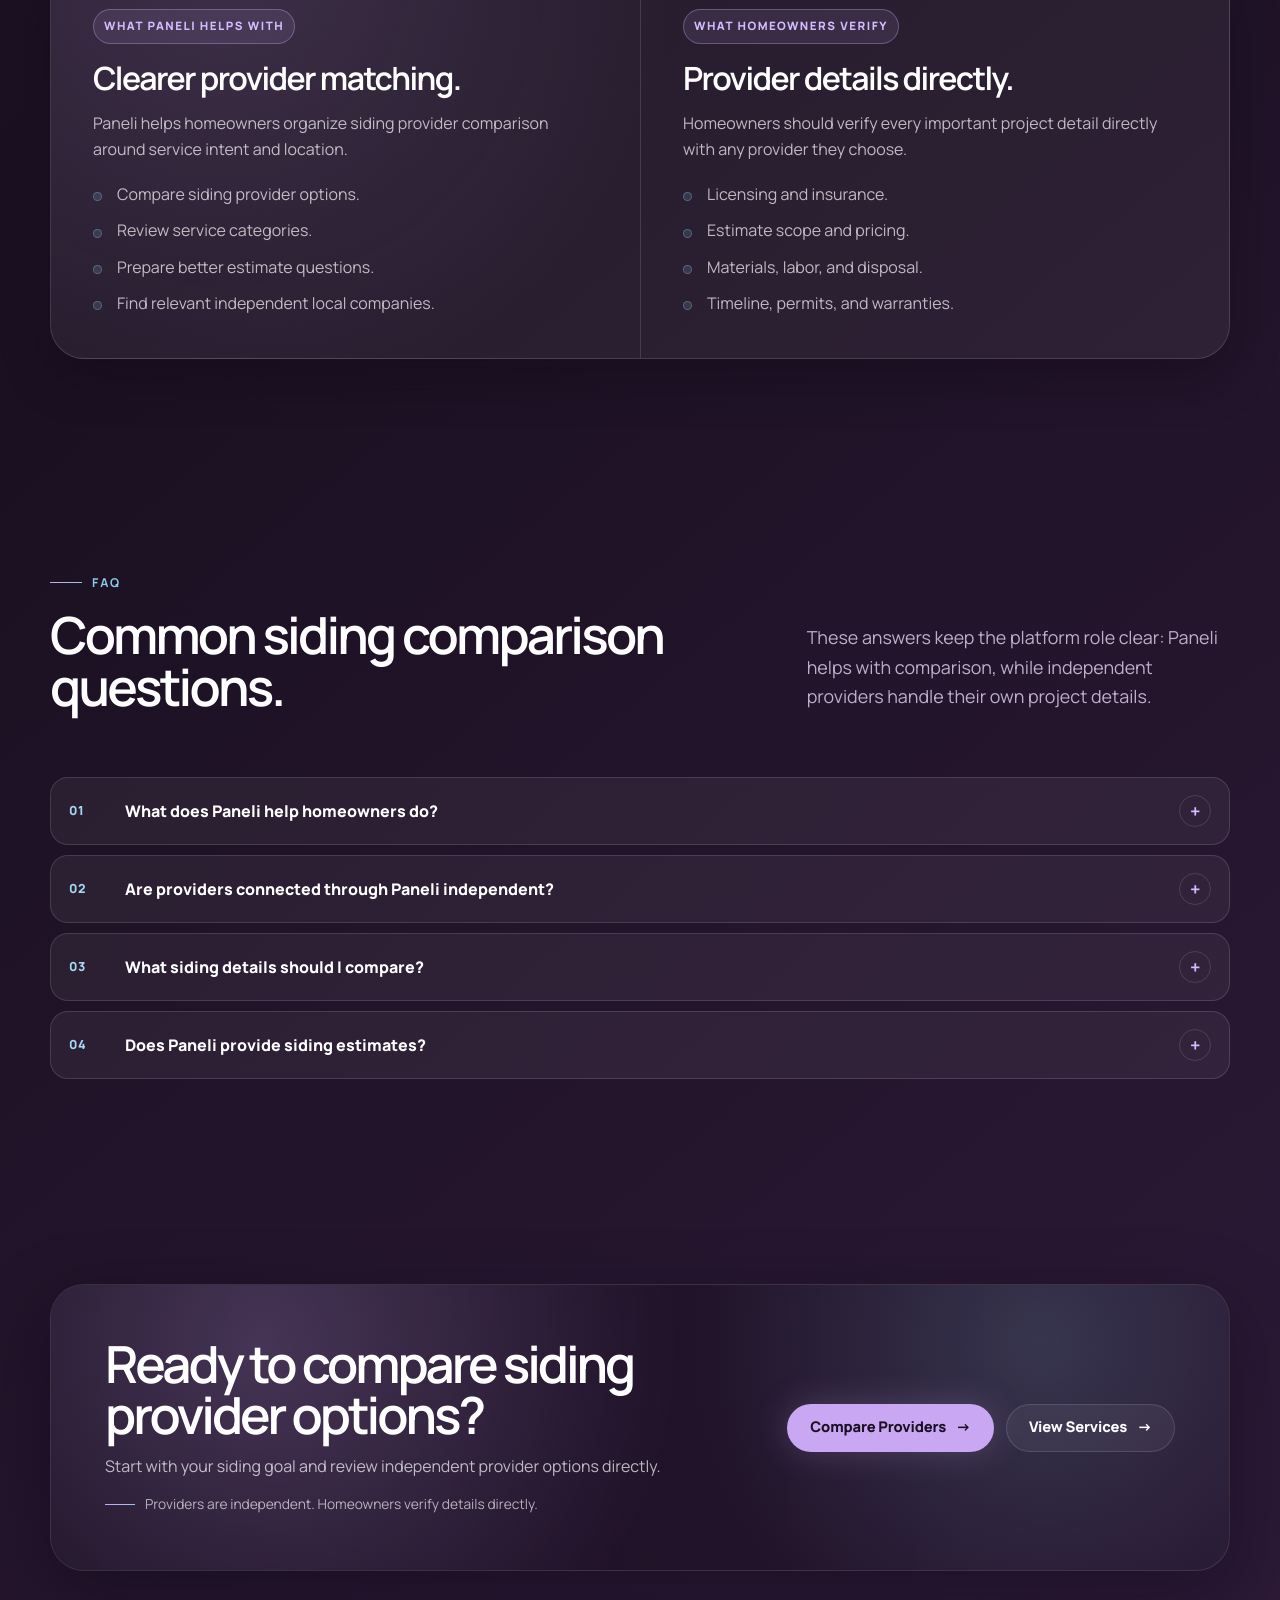
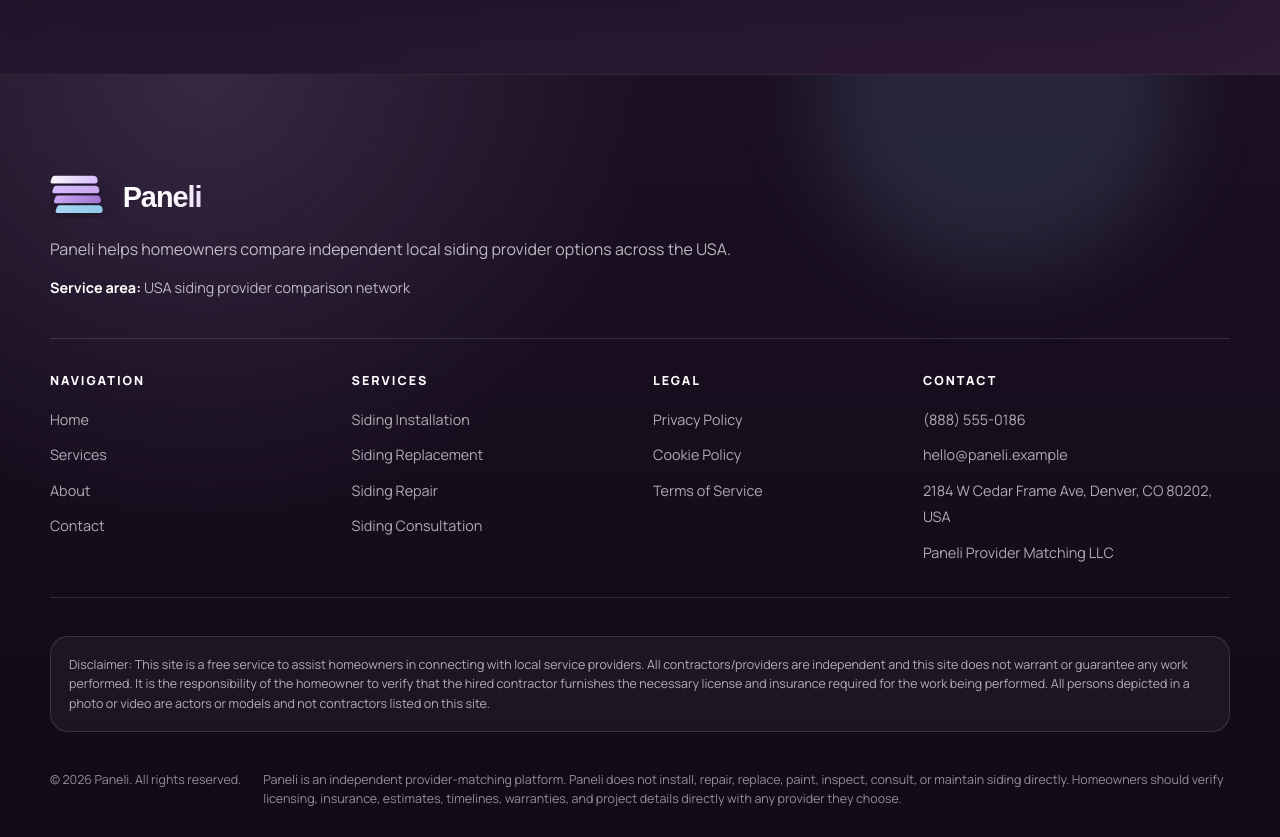
==== commit 97217692: "+" ====
--- a/index.html
+++ b/index.html
@@ -146,6 +146,86 @@
         </div>
     </section>
 
+<!-- PROVIDER FIT LENS -->
+<section class="provider-fit" id="provider-fit">
+    <div class="provider-fit__panel">
+        <div class="provider-fit__media">
+            <img src="./assets/images/service-consultation.jpg" alt="Modern siding home exterior">
+        </div>
+
+        <div class="provider-fit__intro">
+            <span class="provider-fit__eyebrow">Before you choose siding</span>
+            <h2>The right decision starts with the right information.</h2>
+        </div>
+
+        <div class="provider-fit__features">
+            <article class="provider-fit__feature">
+                <div class="provider-fit__icon" aria-hidden="true">
+                    <svg viewBox="0 0 24 24" fill="none">
+                        <path d="M12 3 20 7.5 12 12 4 7.5 12 3Z" stroke="currentColor" stroke-width="1.5"
+                            stroke-linejoin="round" />
+                        <path d="M20 12 12 16.5 4 12" stroke="currentColor" stroke-width="1.5" stroke-linecap="round"
+                            stroke-linejoin="round" />
+                        <path d="M20 16.5 12 21 4 16.5" stroke="currentColor" stroke-width="1.5" stroke-linecap="round"
+                            stroke-linejoin="round" />
+                    </svg>
+                </div>
+
+                <div class="provider-fit__feature-copy">
+                    <h3>Material fit</h3>
+                    <p>
+                        Understand which siding materials work best for your home's style,
+                        climate, and long-term goals.
+                    </p>
+                </div>
+            </article>
+
+            <article class="provider-fit__feature">
+                <div class="provider-fit__icon" aria-hidden="true">
+                    <svg viewBox="0 0 24 24" fill="none">
+                        <path d="M14 3H7.5A1.5 1.5 0 0 0 6 4.5v15A1.5 1.5 0 0 0 7.5 21h9a1.5 1.5 0 0 0 1.5-1.5V8L14 3Z"
+                            stroke="currentColor" stroke-width="1.5" stroke-linejoin="round" />
+                        <path d="M14 3v5h5" stroke="currentColor" stroke-width="1.5" stroke-linejoin="round" />
+                        <path d="M9.5 12.5h5" stroke="currentColor" stroke-width="1.5" stroke-linecap="round" />
+                        <path d="M9.5 16h3.2" stroke="currentColor" stroke-width="1.5" stroke-linecap="round" />
+                        <path d="M18.75 18.25a2.75 2.75 0 1 0 0-5.5 2.75 2.75 0 0 0 0 5.5Z" stroke="currentColor"
+                            stroke-width="1.5" />
+                        <path d="M18.75 11.2v1.2" stroke="currentColor" stroke-width="1.5" stroke-linecap="round" />
+                        <path d="M18.75 18.25v1.1" stroke="currentColor" stroke-width="1.5" stroke-linecap="round" />
+                    </svg>
+                </div>
+
+                <div class="provider-fit__feature-copy">
+                    <h3>Estimate clarity</h3>
+                    <p>
+                        Compare detailed estimates so you know exactly what you're getting —
+                        with no surprises.
+                    </p>
+                </div>
+            </article>
+
+            <article class="provider-fit__feature">
+                <div class="provider-fit__icon" aria-hidden="true">
+                    <svg viewBox="0 0 24 24" fill="none">
+                        <path d="M12 3.5 19 6v5.2c0 4.2-2.8 7.9-7 9.3-4.2-1.4-7-5.1-7-9.3V6l7-2.5Z"
+                            stroke="currentColor" stroke-width="1.5" stroke-linejoin="round" />
+                        <path d="m9.4 12.2 1.8 1.8 3.6-4" stroke="currentColor" stroke-width="1.5"
+                            stroke-linecap="round" stroke-linejoin="round" />
+                    </svg>
+                </div>
+
+                <div class="provider-fit__feature-copy">
+                    <h3>Warranty details</h3>
+                    <p>
+                        Review warranty coverage and provider backing for complete peace of mind.
+                    </p>
+                </div>
+            </article>
+        </div>
+    </div>
+</section>
+
+
 <!-- MAIN SERVICE GALLERY -->
 <section class="home-service-gallery" id="service-gallery">
     <div class="container-wide">
@@ -167,132 +247,33 @@
     </div>
 </section>
 
-        <!-- PROVIDER FIT LENS -->
-        <section class="section provider-fit" id="provider-fit">
-            <div class="container provider-fit__layout">
-                <div class="fit-lens" aria-label="Provider fit comparison lens">
-                    <div class="fit-lens__center">
-                        <div>
-                            <span>Provider fit</span>
-                            <strong>Compare before choosing</strong>
-                        </div>
-                    </div>
-
-                    <article class="fit-lens__criteria fit-lens__criteria--one">
-                        <small>01</small>
-                        <b>Licensing & insurance</b>
-                        <p>Verify credentials directly with each independent provider.</p>
-                    </article>
-
-                    <article class="fit-lens__criteria fit-lens__criteria--two">
-                        <small>02</small>
-                        <b>Siding experience</b>
-                        <p>Ask about similar exterior cladding projects and material familiarity.</p>
-                    </article>
-
-                    <article class="fit-lens__criteria fit-lens__criteria--three">
-                        <small>03</small>
-                        <b>Estimate detail</b>
-                        <p>Compare scope, materials, labor, disposal, and warranty details.</p>
-                    </article>
-
-                    <article class="fit-lens__criteria fit-lens__criteria--four">
-                        <small>04</small>
-                        <b>Timeline availability</b>
-                        <p>Review scheduling expectations and communication rhythm directly.</p>
-                    </article>
-                </div>
-
-                <div class="provider-fit__copy">
-                    <span class="section__eyebrow">Comparison lens</span>
-                    <h2>Provider selection should feel clearer, not rushed.</h2>
-                    <p>
-                        <span data-company-name>Paneli</span> helps homeowners compare independent siding provider
-                        options. It does not install, repair, replace, inspect, paint, maintain, or consult on siding
-                        work directly.
-                    </p>
-
-                    <ul class="provider-fit__list">
-                        <li>
-                            <span>01</span>
-                            <p>Compare how each provider explains scope and materials.</p>
-                        </li>
-                        <li>
-                            <span>02</span>
-                            <p>Ask whether estimates are itemized and easy to understand.</p>
-                        </li>
-                        <li>
-                            <span>03</span>
-                            <p>Verify licensing, insurance, timeline, and warranty details directly.</p>
-                        </li>
-                    </ul>
-
-                    <a class="btn btn--secondary" href="contact.html">
-                        Start Comparing
-                        <span aria-hidden="true">→</span>
-                    </a>
-                </div>
-            </div>
-        </section>
-
-        <!-- BEFORE YOU CHOOSE SIDING -->
-        <section class="section section--light before-choose" id="before-choose">
-            <div class="container-wide before-choose__layout">
-                <div class="before-choose__photo">
-                    <img src="./assets/images/siding-texture-closeup.jpg"
-                        alt="Close-up siding texture and exterior facade detail" loading="lazy">
-
-                    <div class="before-choose__photo-badge">
-                        <span>Before choosing</span>
-                        <strong>Look beyond the first number in the estimate.</strong>
-                    </div>
-                </div>
-
-                <div class="before-choose__content">
-                    <span class="section__eyebrow">Before you choose siding</span>
-                    <h2>Good comparison starts with better questions.</h2>
-                    <p>
-                        Homeowners can use siding material conversations as part of the provider comparison process. The
-                        goal is not to rush a choice, but to understand what each independent company includes.
-                    </p>
-
-                    <div class="choose-lines">
-                        <article class="choose-line">
-                            <span>01</span>
-                            <div>
-                                <h3>Material fit</h3>
-                                <p>
-                                    Ask how vinyl, fiber cement, wood, or metal siding may affect appearance, upkeep,
-                                    and estimate structure.
-                                </p>
-                            </div>
-                        </article>
-
-                        <article class="choose-line">
-                            <span>02</span>
-                            <div>
-                                <h3>Estimate clarity</h3>
-                                <p>
-                                    Compare whether materials, labor, trim, disposal, and possible repairs are clearly
-                                    separated.
-                                </p>
-                            </div>
-                        </article>
-
-                        <article class="choose-line">
-                            <span>03</span>
-                            <div>
-                                <h3>Warranty details</h3>
-                                <p>
-                                    Review material and labor warranty terms directly with each provider before
-                                    deciding.
-                                </p>
-                            </div>
-                        </article>
-                    </div>
-                </div>
-            </div>
-        </section>
+
+<!-- BEFORE YOU CHOOSE SIDING -->
+<section class="before-choose" id="before-choose">
+    <div class="before-choose__inner">
+        <div class="before-choose__content">
+            <span class="before-choose__eyebrow">Before choosing</span>
+
+            <h2>Compare before you choose.</h2>
+
+            <p>
+                Review materials, estimate details, and warranty terms directly with each independent siding provider
+                before making a decision.
+            </p>
+
+            <div class="before-choose__points">
+                <span>Material fit</span>
+                <span>Estimate clarity</span>
+                <span>Warranty details</span>
+            </div>
+        </div>
+
+        <div class="before-choose__photo">
+            <img src="./assets/images/siding-texture-closeup.jpg"
+                alt="Close-up siding texture and exterior facade detail" loading="lazy">
+        </div>
+    </div>
+</section>
 
         <!-- NOT A CONTRACTOR -->
         <section class="section not-contractor" id="not-contractor">
@@ -338,39 +319,6 @@
                             <li>Timeline, permits, and warranties.</li>
                         </ul>
                     </article>
-                </div>
-            </div>
-        </section>
-
-        <!-- PANEL DETAIL NUMBERS -->
-        <section class="section section--light panel-detail">
-            <div class="container">
-                <div class="panel-detail__card">
-                    <div class="panel-detail__content">
-                        <span class="section__eyebrow">Siding comparison detail</span>
-                        <h2>Simple structure for a decision that usually has many layers.</h2>
-                        <p>
-                            Siding choices can involve materials, trim, repairs, disposal, scheduling, warranties, and
-                            provider fit. Paneli keeps the comparison path focused and easier to follow.
-                        </p>
-                    </div>
-
-                    <div class="panel-detail__stats">
-                        <article class="panel-detail__stat">
-                            <strong>4</strong>
-                            <span>Main siding service paths</span>
-                        </article>
-
-                        <article class="panel-detail__stat">
-                            <strong>USA</strong>
-                            <span>Provider comparison focus</span>
-                        </article>
-
-                        <article class="panel-detail__stat">
-                            <strong>Direct</strong>
-                            <span>Homeowner verification reminder</span>
-                        </article>
-                    </div>
                 </div>
             </div>
         </section>
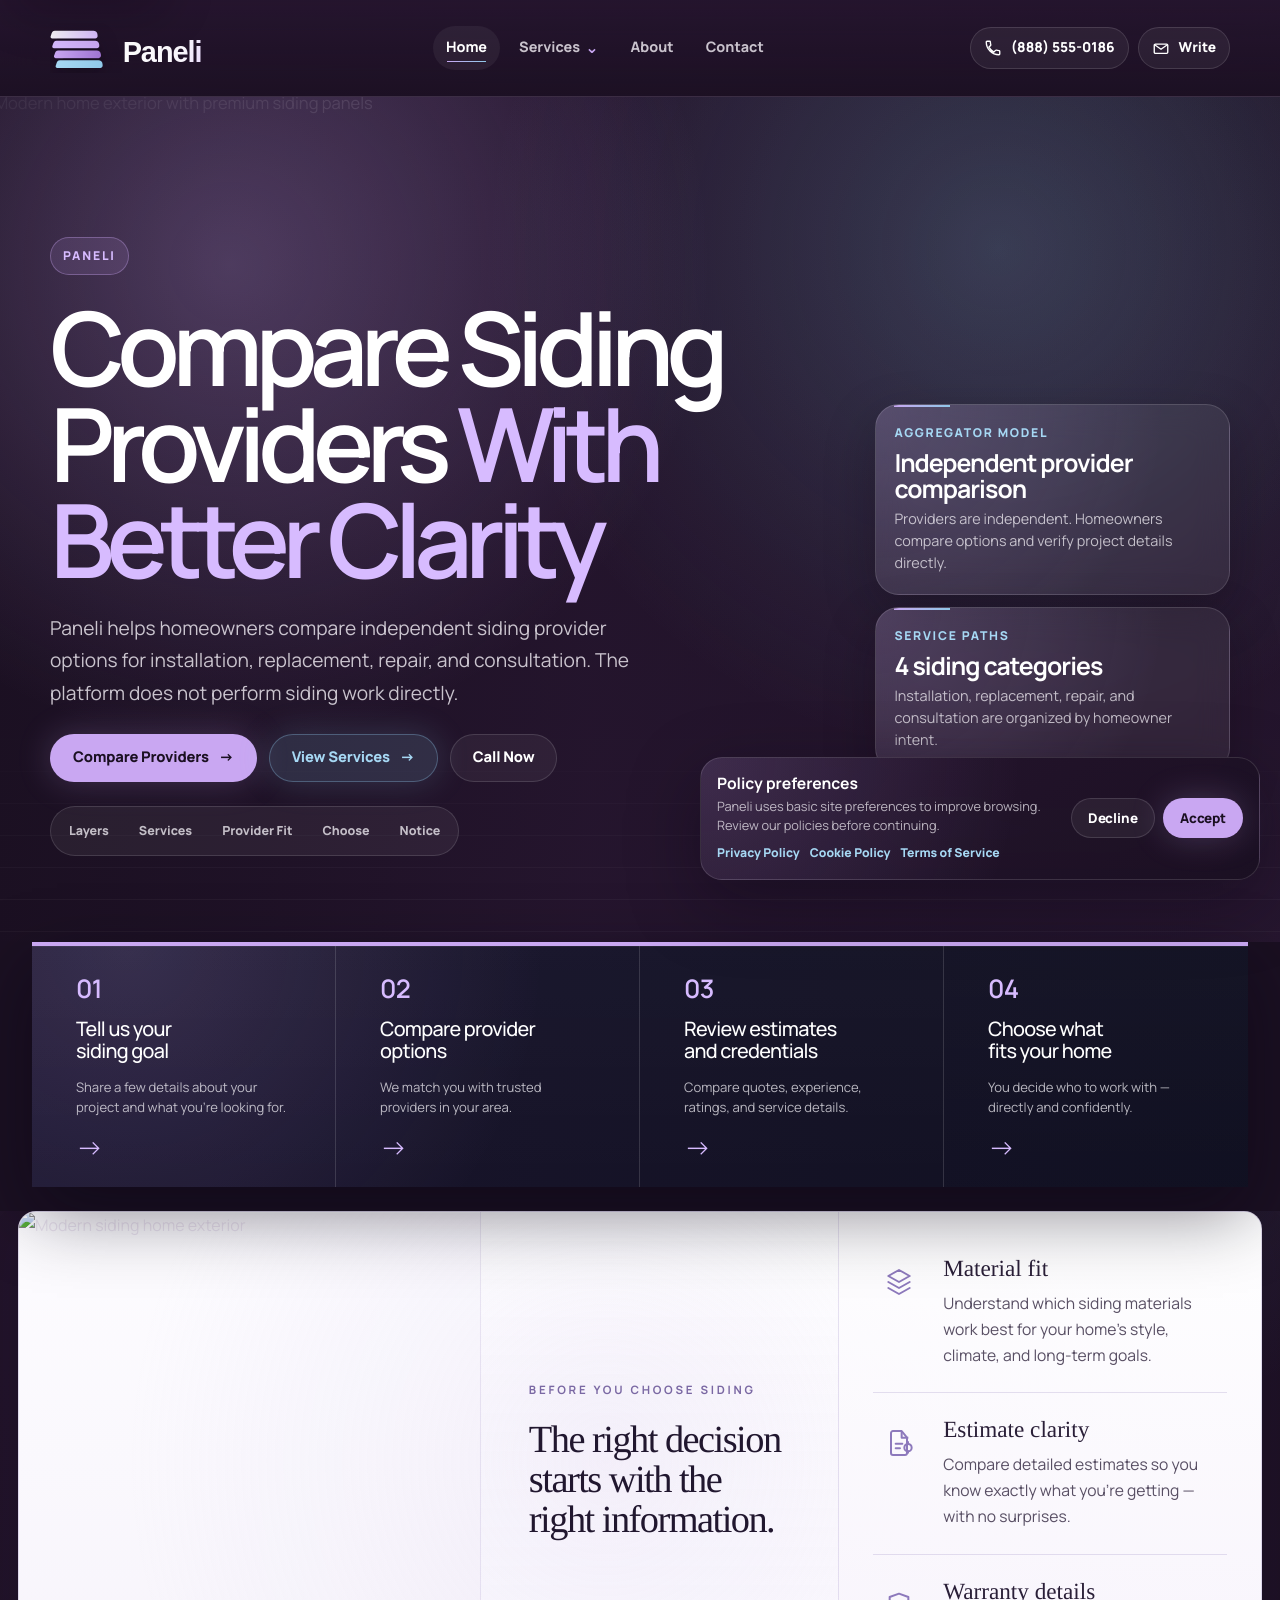
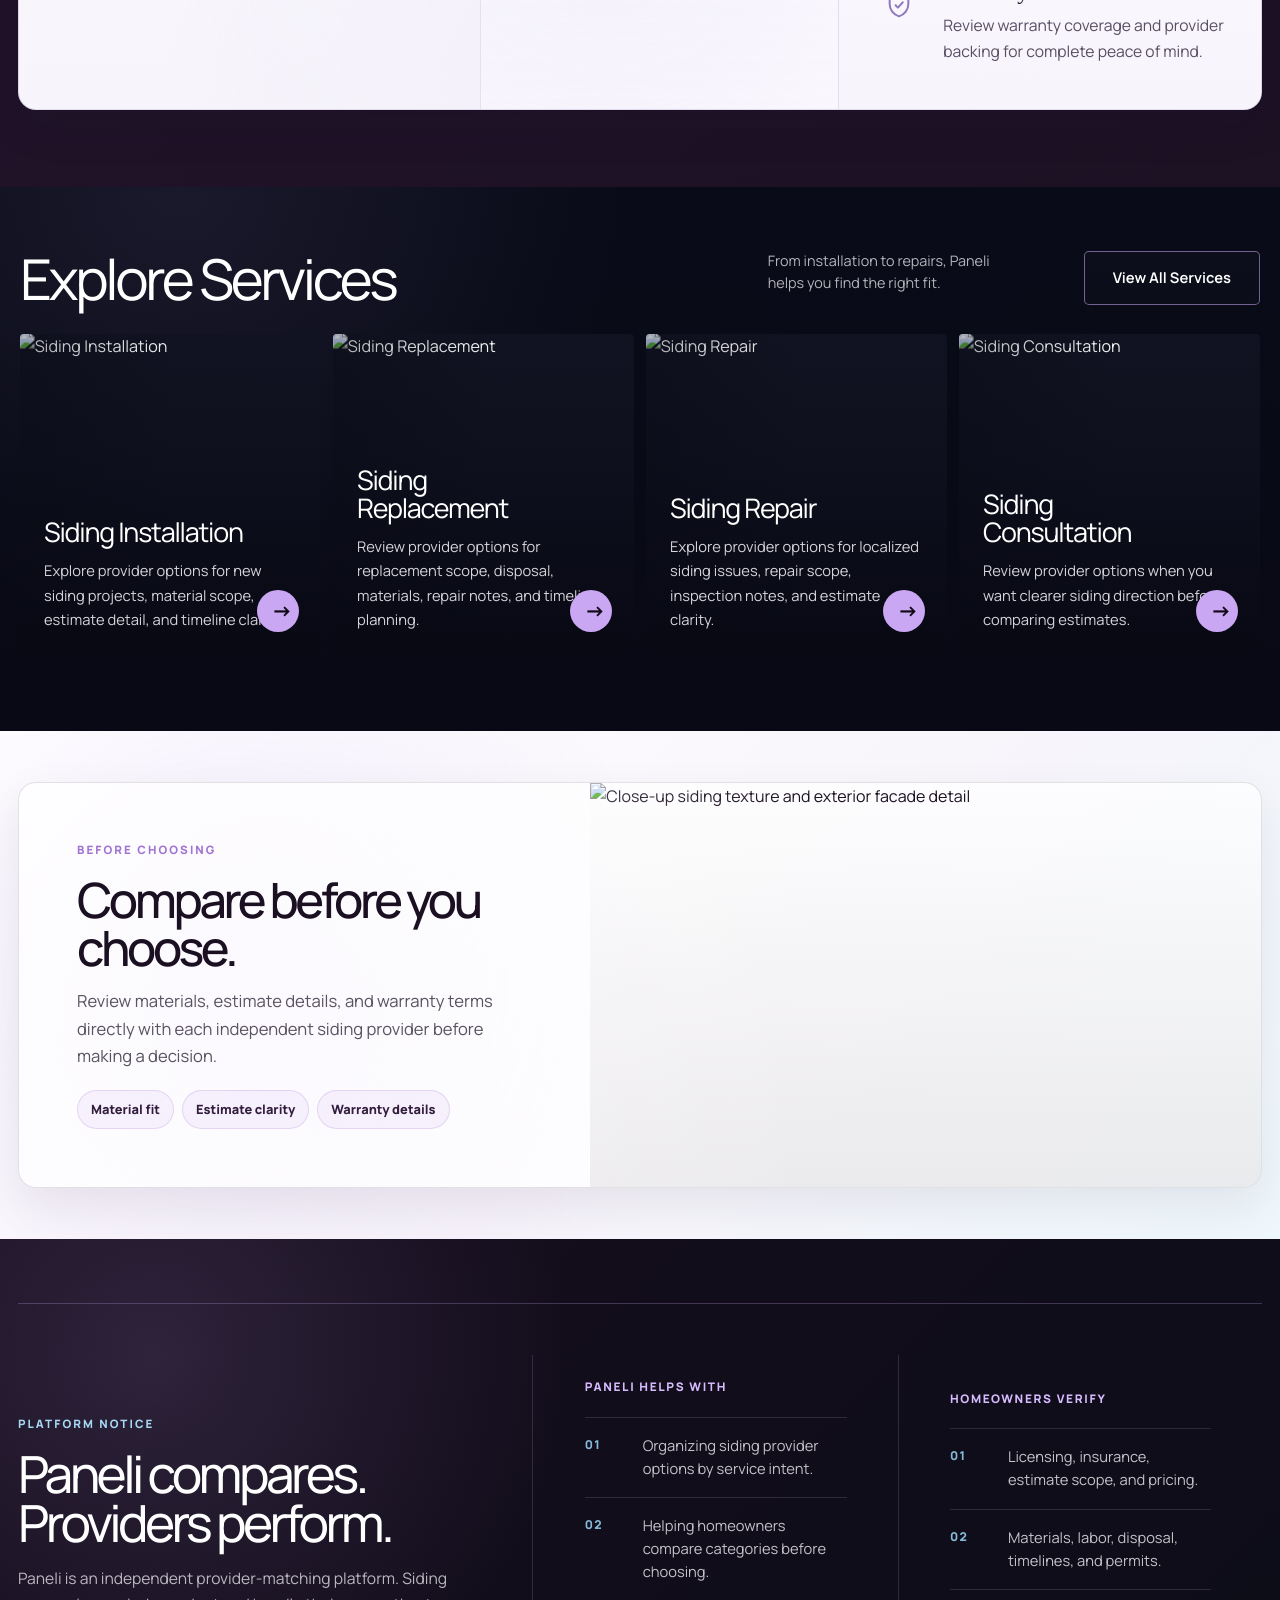
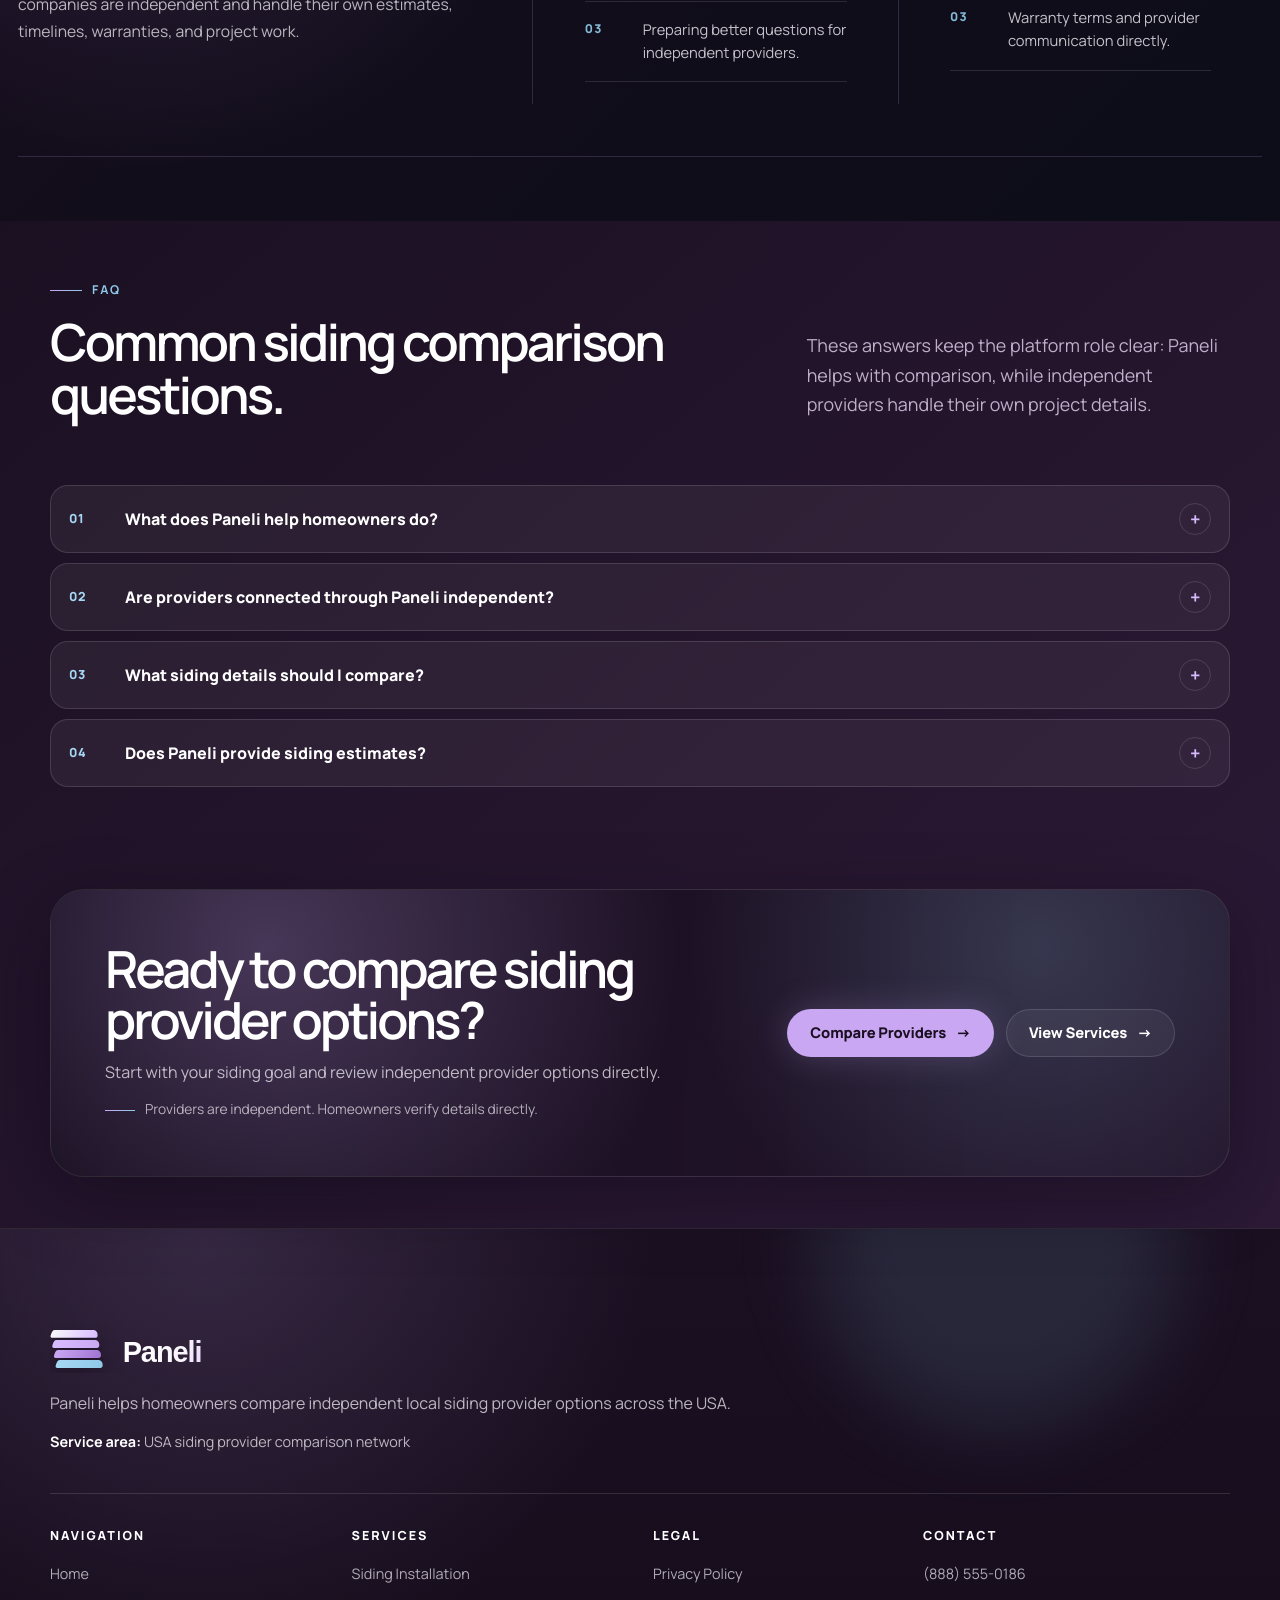
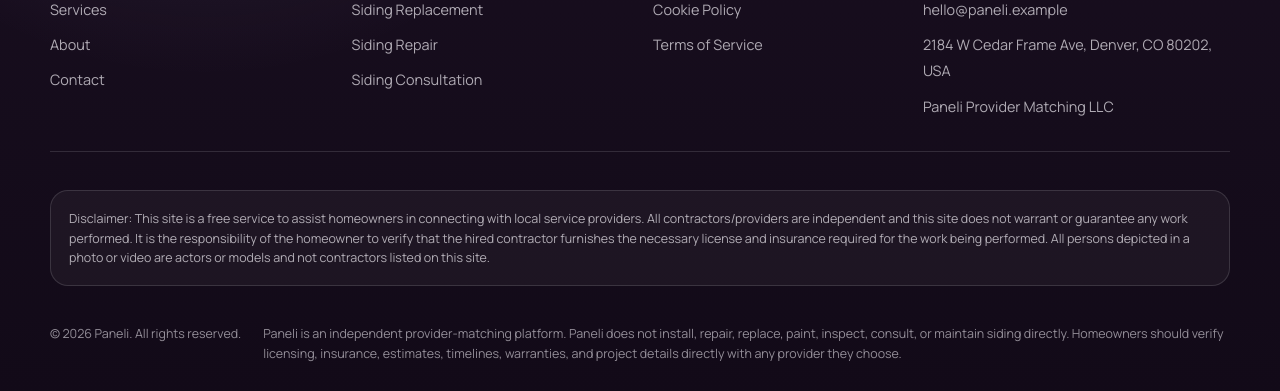
==== commit e8878fa7: "+" ====
--- a/index.html
+++ b/index.html
@@ -275,53 +275,59 @@
     </div>
 </section>
 
-        <!-- NOT A CONTRACTOR -->
-        <section class="section not-contractor" id="not-contractor">
-            <div class="container">
-                <div class="not-contractor__header">
-                    <span class="section__eyebrow">Platform notice</span>
-                    <h2>Paneli is not a siding contractor.</h2>
-                    <p>
-                        The platform is designed for provider comparison. Independent companies handle their own
-                        estimates, availability, project communication, and work details.
-                    </p>
-                </div>
-
-                <div class="notice-split">
-                    <article class="notice-split__panel">
-                        <span class="not-contractor__label">What Paneli helps with</span>
-                        <h3>Clearer provider matching.</h3>
-                        <p>
-                            <span data-company-name>Paneli</span> helps homeowners organize siding provider comparison
-                            around service intent and location.
-                        </p>
-
-                        <ul class="not-contractor__list">
-                            <li>Compare siding provider options.</li>
-                            <li>Review service categories.</li>
-                            <li>Prepare better estimate questions.</li>
-                            <li>Find relevant independent local companies.</li>
-                        </ul>
-                    </article>
-
-                    <article class="notice-split__panel">
-                        <span class="not-contractor__label">What homeowners verify</span>
-                        <h3>Provider details directly.</h3>
-                        <p>
-                            Homeowners should verify every important project detail directly with any provider they
-                            choose.
-                        </p>
-
-                        <ul class="not-contractor__list">
-                            <li>Licensing and insurance.</li>
-                            <li>Estimate scope and pricing.</li>
-                            <li>Materials, labor, and disposal.</li>
-                            <li>Timeline, permits, and warranties.</li>
-                        </ul>
-                    </article>
-                </div>
-            </div>
-        </section>
+    <!-- NOT A CONTRACTOR -->
+    <section class="not-contractor" id="not-contractor">
+        <div class="not-contractor__inner">
+            <div class="not-contractor__headline">
+                <span class="not-contractor__eyebrow">Platform notice</span>
+                <h2>Paneli compares. Providers perform.</h2>
+                <p>
+                    Paneli is an independent provider-matching platform. Siding companies are independent and handle their
+                    own estimates, timelines, warranties, and project work.
+                </p>
+            </div>
+    
+            <div class="not-contractor__details">
+                <div class="not-contractor__column">
+                    <span class="not-contractor__label">Paneli helps with</span>
+    
+                    <ul class="not-contractor__line-list">
+                        <li>
+                            <span>01</span>
+                            <p>Organizing siding provider options by service intent.</p>
+                        </li>
+                        <li>
+                            <span>02</span>
+                            <p>Helping homeowners compare categories before choosing.</p>
+                        </li>
+                        <li>
+                            <span>03</span>
+                            <p>Preparing better questions for independent providers.</p>
+                        </li>
+                    </ul>
+                </div>
+    
+                <div class="not-contractor__column">
+                    <span class="not-contractor__label">Homeowners verify</span>
+    
+                    <ul class="not-contractor__line-list">
+                        <li>
+                            <span>01</span>
+                            <p>Licensing, insurance, estimate scope, and pricing.</p>
+                        </li>
+                        <li>
+                            <span>02</span>
+                            <p>Materials, labor, disposal, timelines, and permits.</p>
+                        </li>
+                        <li>
+                            <span>03</span>
+                            <p>Warranty terms and provider communication directly.</p>
+                        </li>
+                    </ul>
+                </div>
+            </div>
+        </div>
+    </section>
 
         <!-- FAQ -->
         <section class="section home-faq">
--- a/css/style.css
+++ b/css/style.css
@@ -1442,8 +1442,11 @@
     border: 1px solid var(--color-line);
     border-radius: var(--radius-xl);
     background:
-        linear-gradient(90deg, rgba(27, 16, 34, 0.94), rgba(37, 21, 46, 0.8)),
-        var(--cta-image, none);
+        linear-gradient(90deg,
+            rgba(15, 8, 22, 0.92) 0%,
+            rgba(27, 16, 34, 0.78) 46%,
+            rgba(27, 16, 34, 0.52) 100%),
+        var(--cta-image, url("../assets/images/cta-siding-exterior.jpg"));
     background-position: center;
     background-size: cover;
     padding: clamp(28px, 5vw, 54px);
@@ -1455,8 +1458,8 @@
     inset: 0;
     z-index: -1;
     background:
-        radial-gradient(circle at 18% 20%, rgba(201, 167, 242, 0.24), transparent 26rem),
-        radial-gradient(circle at 84% 20%, rgba(143, 200, 232, 0.18), transparent 22rem);
+        radial-gradient(circle at 18% 20%, rgba(201, 167, 242, 0.28), transparent 26rem),
+        radial-gradient(circle at 84% 20%, rgba(143, 200, 232, 0.2), transparent 22rem);
     content: "";
 }
 
@@ -2286,4 +2289,5 @@
         height: 42px !important;
         flex-basis: 138px !important;
     }
-}+}
+
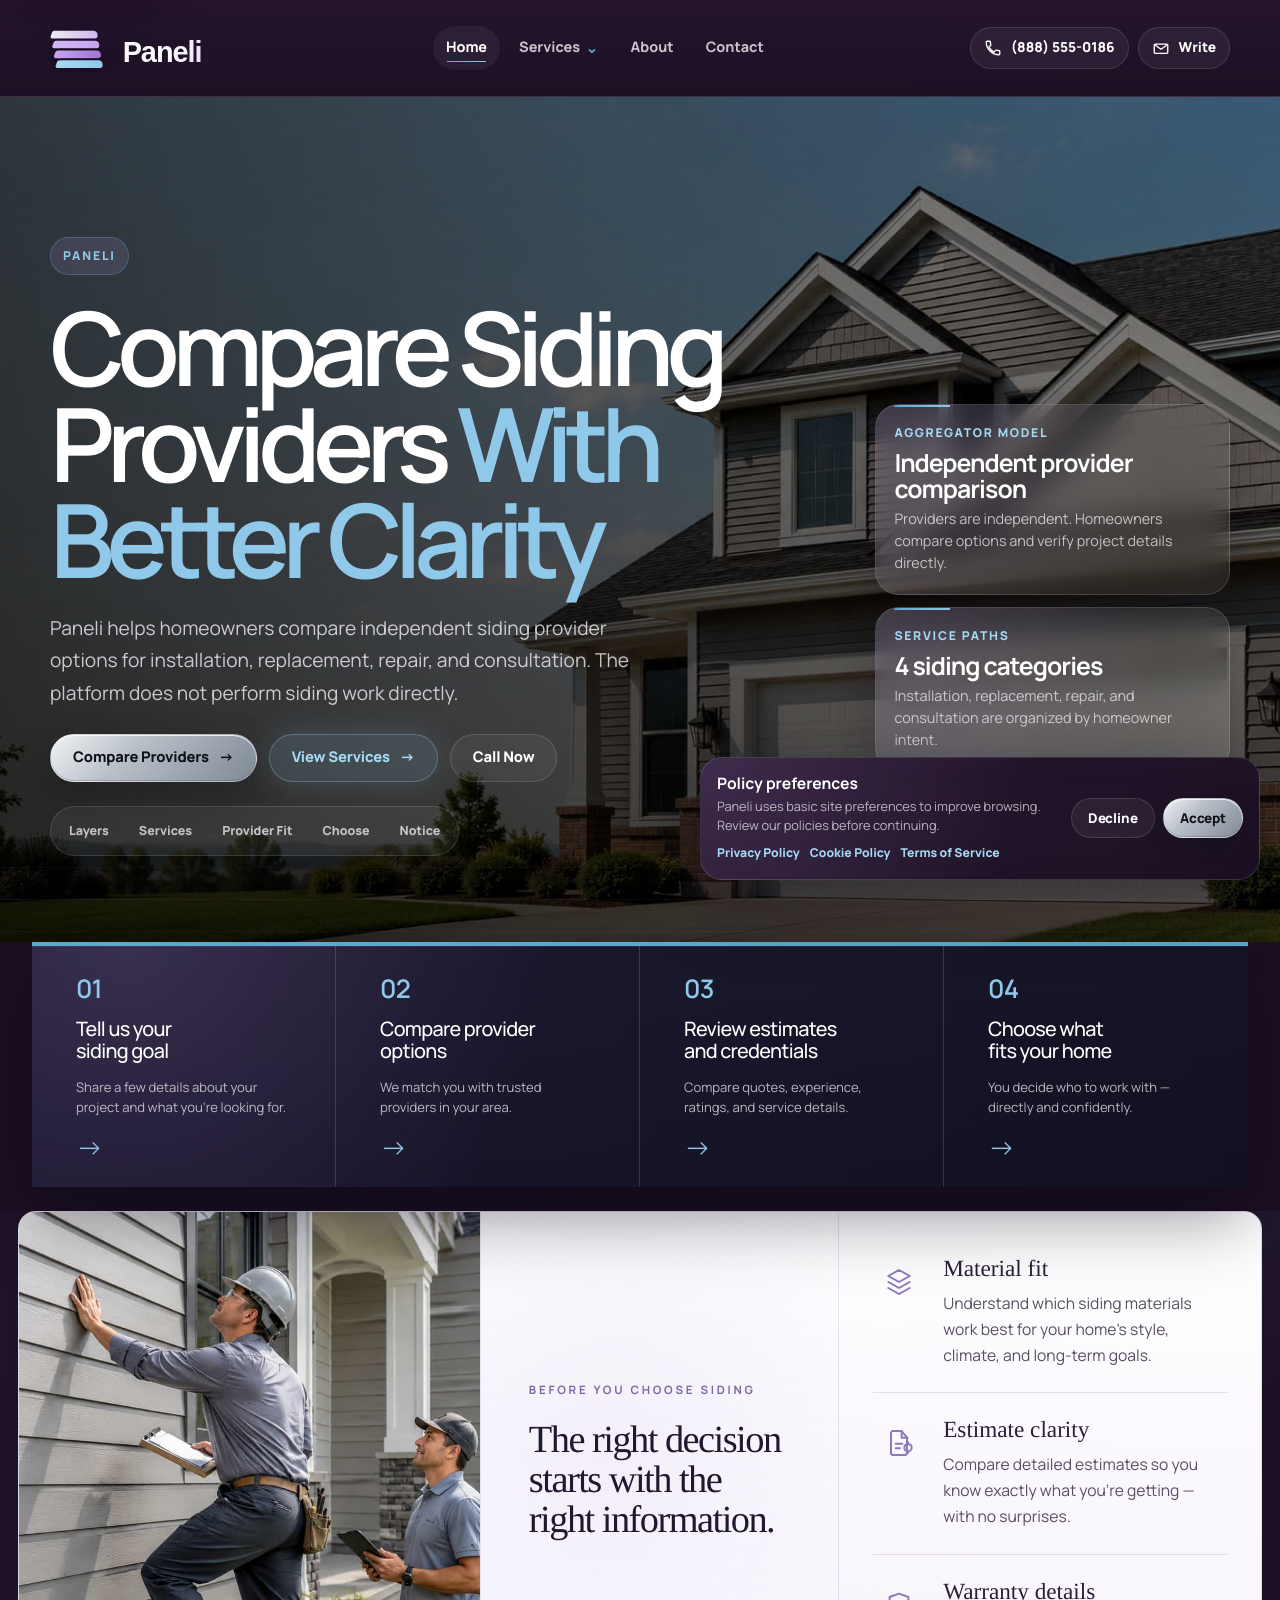
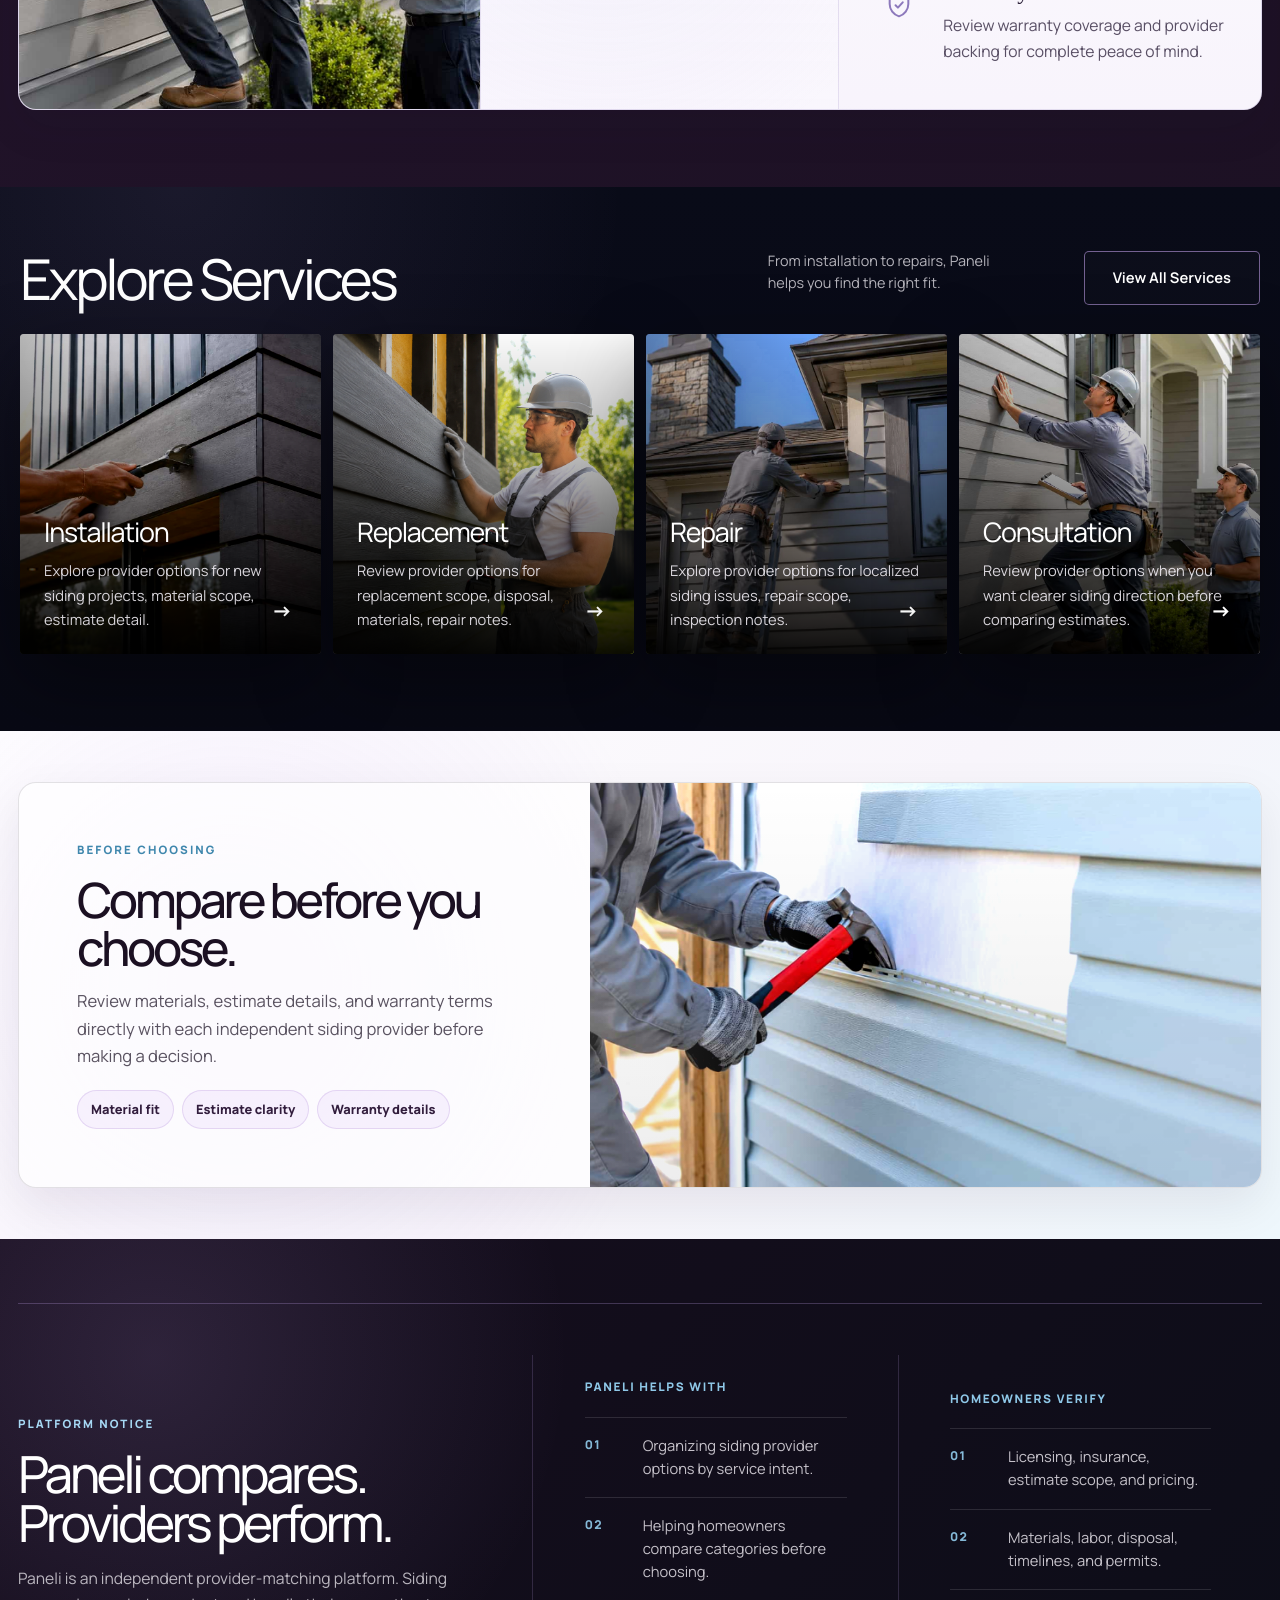
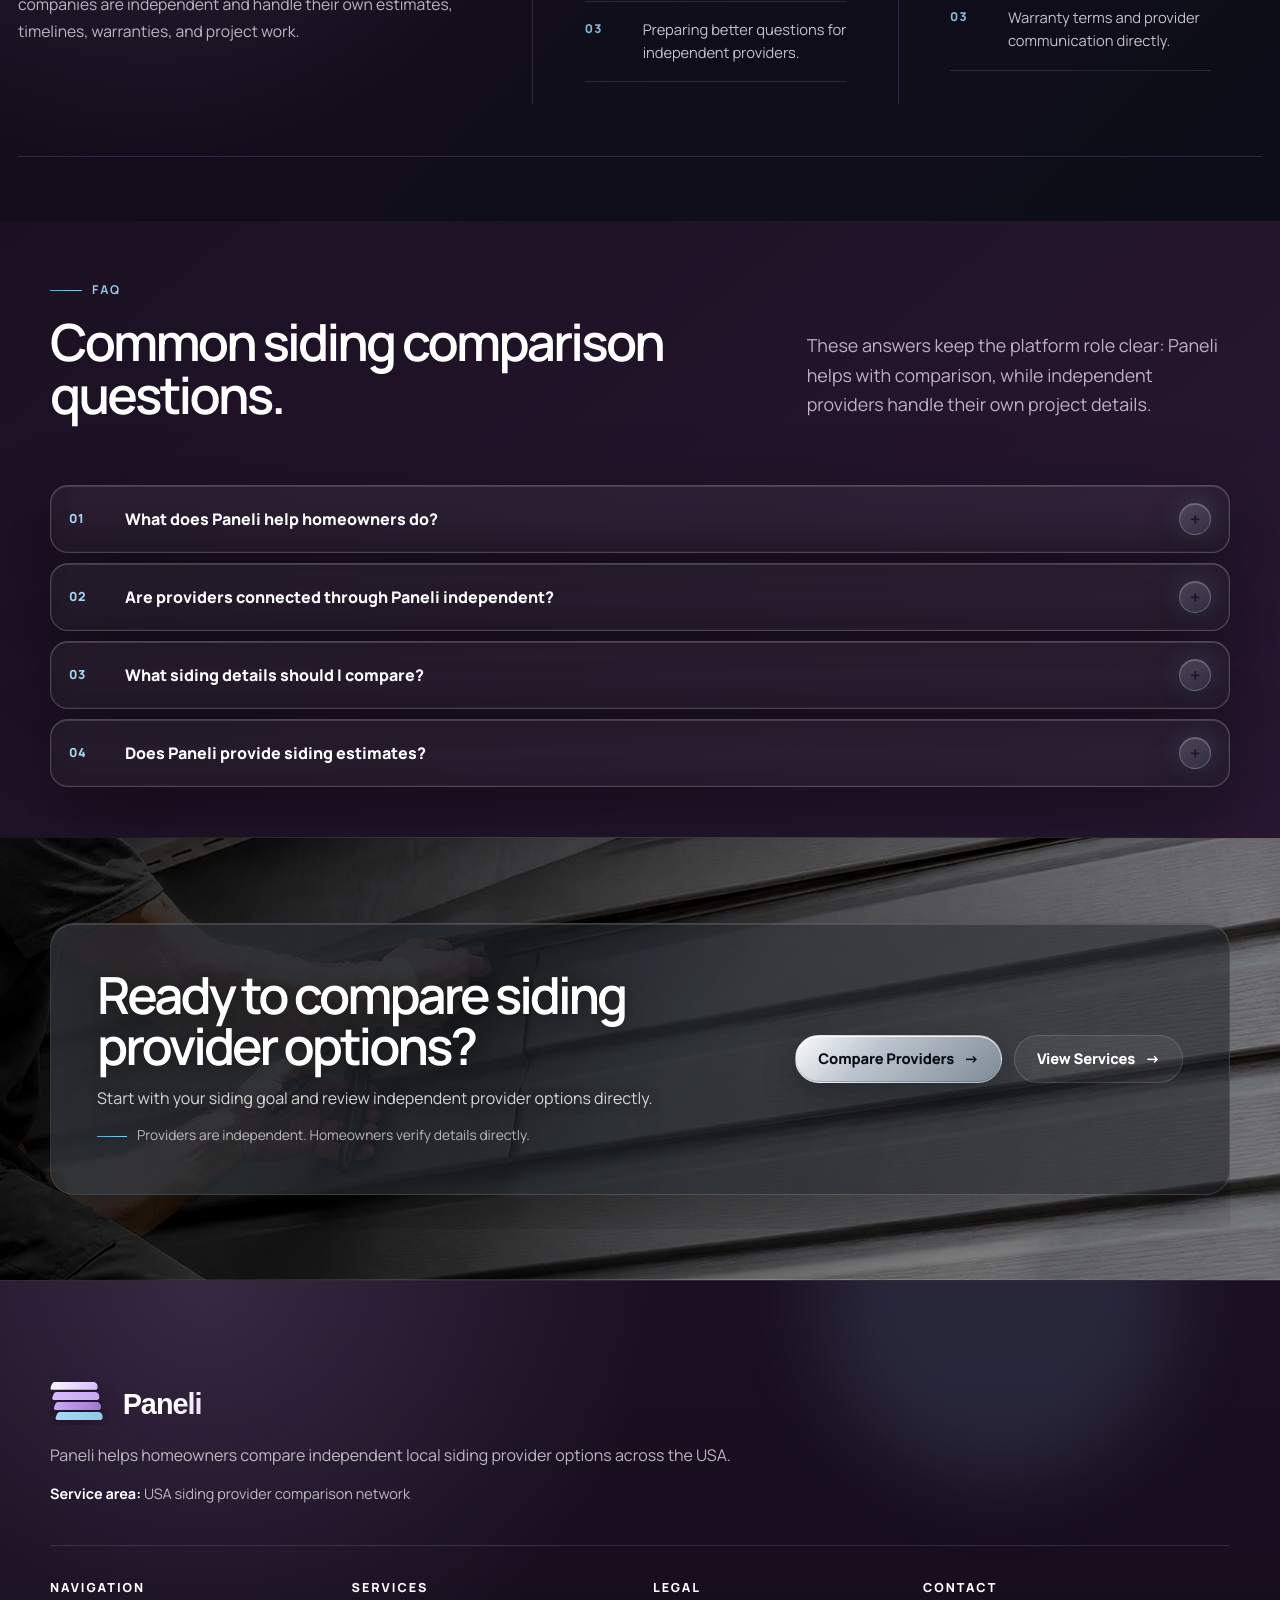
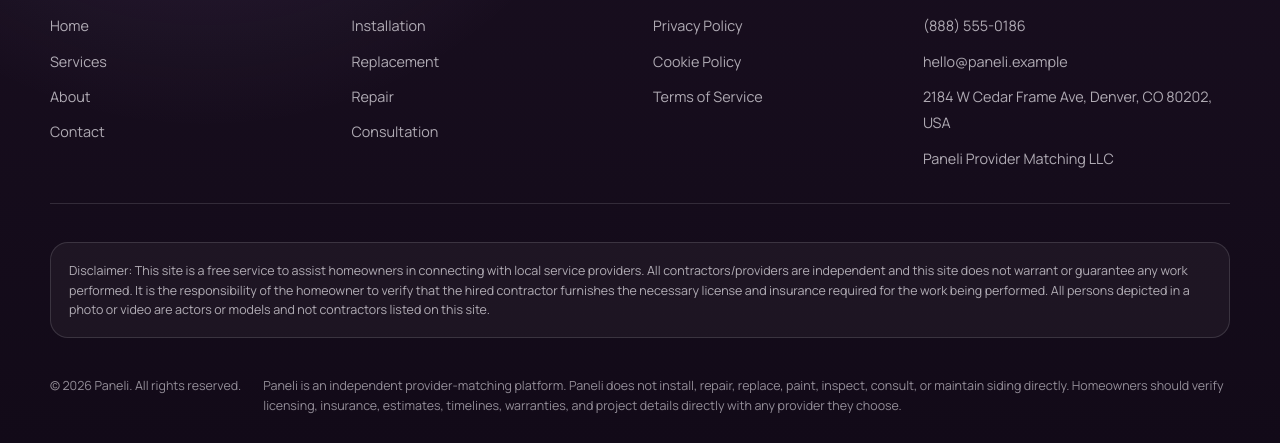
==== commit 18e82e90: "+" ====
--- a/index.html
+++ b/index.html
@@ -22,7 +22,7 @@
     <div data-site-header></div>
 
     <main id="main">
-        <!-- HERO -->
+        
         <section class="page-hero home-hero" data-home-hero>
             <div class="page-hero__media" data-hero-media>
                 <img src="./assets/images/hero-home-siding.jpg" alt="Modern home exterior with premium siding panels">
@@ -97,7 +97,7 @@
             </div>
         </section>
 
-    <!-- PANELI LAYERS -->
+    
     <section class="paneli-layers" id="paneli-layers">
         <div class="paneli-layers__wrap">
             <article class="layer-step" data-layer-step>
@@ -146,7 +146,7 @@
         </div>
     </section>
 
-<!-- PROVIDER FIT LENS -->
+
 <section class="provider-fit" id="provider-fit">
     <div class="provider-fit__panel">
         <div class="provider-fit__media">
@@ -226,7 +226,7 @@
 </section>
 
 
-<!-- MAIN SERVICE GALLERY -->
+
 <section class="home-service-gallery" id="service-gallery">
     <div class="container-wide">
         <div class="home-service-gallery__top">
@@ -248,7 +248,7 @@
 </section>
 
 
-<!-- BEFORE YOU CHOOSE SIDING -->
+
 <section class="before-choose" id="before-choose">
     <div class="before-choose__inner">
         <div class="before-choose__content">
@@ -275,7 +275,7 @@
     </div>
 </section>
 
-    <!-- NOT A CONTRACTOR -->
+    
     <section class="not-contractor" id="not-contractor">
         <div class="not-contractor__inner">
             <div class="not-contractor__headline">
@@ -329,7 +329,7 @@
         </div>
     </section>
 
-        <!-- FAQ -->
+        
         <section class="section home-faq">
             <div class="container">
                 <div class="section__header">
@@ -349,7 +349,7 @@
             </div>
         </section>
 
-        <!-- FINAL CTA -->
+        
         <section class="section home-final-cta">
             <div class="container">
                 <div class="cta-strip">
--- a/css/style.css
+++ b/css/style.css
@@ -5,14 +5,10 @@
 @import url("./service-page.css");
 @import url("./legal.css");
 
-/* ==================================================
-   PANELI GLOBAL DESIGN SYSTEM
-================================================== */
+
 
 :root {
-    /* =========================
-     CORE BRAND COLORS
-  ========================= */
+    
 
     --color-bg: #25152e;
     --color-bg-deep: #1b1022;
@@ -23,18 +19,14 @@
     --color-surface-soft: #4a3058;
     --color-surface-elevated: #523664;
 
-    /* =========================
-     TEXT COLORS
-  ========================= */
+    
 
     --color-heading: #ffffff;
     --color-text: #ece5f2;
     --color-muted: #bfafcb;
     --color-muted-strong: #a895b8;
 
-    /* =========================
-     ACCENTS
-  ========================= */
+    
 
     --color-accent: #c9a7f2;
     --color-accent-hover: #d7bbff;
@@ -48,25 +40,19 @@
     --color-secondary-soft: rgba(143, 200, 232, 0.15);
     --color-secondary-border: rgba(143, 200, 232, 0.32);
 
-    /* =========================
-     LIGHT COLORS
-  ========================= */
+    
 
     --color-white: #ffffff;
     --color-off-white: #f8f5fb;
     --color-cream: #f1ecf5;
 
-    /* =========================
-     DARK TEXT FOR LIGHT SECTIONS
-  ========================= */
+    
 
     --color-ink: #1b1022;
     --color-ink-soft: #321d3d;
     --color-ink-muted: #6c5a77;
 
-    /* =========================
-     LINES / BORDERS / SHADOWS
-  ========================= */
+    
 
     --color-line: rgba(255, 255, 255, 0.13);
     --color-line-strong: rgba(255, 255, 255, 0.22);
@@ -77,9 +63,7 @@
     --shadow-glow-lilac: 0 0 34px rgba(201, 167, 242, 0.22);
     --shadow-glow-blue: 0 0 34px rgba(143, 200, 232, 0.2);
 
-    /* =========================
-     GRADIENTS
-  ========================= */
+    
 
     --gradient-hero:
         radial-gradient(circle at 18% 12%, rgba(201, 167, 242, 0.22), transparent 34%),
@@ -95,9 +79,7 @@
     --gradient-light-section:
         linear-gradient(135deg, #ffffff 0%, #f8f5fb 52%, #eef7fc 100%);
 
-    /* =========================
-     RADIUS / SPACING
-  ========================= */
+    
 
     --radius-sm: 10px;
     --radius-md: 16px;
@@ -121,9 +103,7 @@
         sans-serif;
 }
 
-/* ==================================================
-   RESET / BASE
-================================================== */
+
 
 *,
 *::before,
@@ -229,9 +209,7 @@
     opacity: 1;
 }
 
-/* ==================================================
-   LAYOUT HELPERS
-================================================== */
+
 
 .container {
     width: min(calc(100% - 40px), var(--container));
@@ -344,9 +322,7 @@
     grid-template-columns: repeat(4, minmax(0, 1fr));
 }
 
-/* ==================================================
-   ACCESSIBILITY
-================================================== */
+
 
 .skip-link {
     position: fixed;
@@ -368,9 +344,7 @@
     transform: translateY(0);
 }
 
-/* ==================================================
-   BUTTONS / LINKS
-================================================== */
+
 
 .btn {
     position: relative;
@@ -752,9 +726,7 @@
     background: currentColor;
 }
 
-/* ==================================================
-   MOBILE MENU
-================================================== */
+
 
 .mobile-menu-backdrop {
     position: fixed;
@@ -925,9 +897,7 @@
     line-height: 1.55;
 }
 
-/* ==================================================
-   SHARED HERO
-================================================== */
+
 
 .page-hero {
     position: relative;
@@ -959,9 +929,9 @@
     inset: 0;
     z-index: -2;
     background:
-        radial-gradient(circle at 18% 20%, rgba(201, 167, 242, 0.26), transparent 30rem),
-        radial-gradient(circle at 78% 18%, rgba(143, 200, 232, 0.18), transparent 32rem),
-        linear-gradient(90deg, rgba(27, 16, 34, 0.93) 0%, rgba(37, 21, 46, 0.82) 46%, rgba(27, 16, 34, 0.48) 100%);
+        radial-gradient(circle at 18% 20%, rgba(0, 0, 0, 0.22), transparent 30rem),
+        radial-gradient(circle at 78% 18%, rgba(0, 0, 0, 0.16), transparent 32rem),
+        linear-gradient(90deg, rgba(0, 0, 0, 0.93) 0%, rgba(0, 0, 0, 0.82) 46%, rgba(0, 0, 0, 0.48) 100%);
 }
 
 .page-hero__panel-lines {
@@ -1028,9 +998,7 @@
     align-items: center;
 }
 
-/* ==================================================
-   SECTION NAV
-================================================== */
+
 
 .section-nav {
     display: flex;
@@ -1072,9 +1040,7 @@
     color: var(--color-white);
 }
 
-/* ==================================================
-   SERVICE PHOTO CARDS
-================================================== */
+
 
 .service-photo-grid {
     display: grid;
@@ -1114,8 +1080,10 @@
     inset: 0;
     z-index: -2;
     background:
-        linear-gradient(180deg, rgba(27, 16, 34, 0.18), rgba(27, 16, 34, 0.84)),
-        radial-gradient(circle at 20% 12%, rgba(201, 167, 242, 0.22), transparent 24rem);
+        linear-gradient(180deg,
+            rgba(0, 0, 0, 0.08) 0%,
+            rgba(0, 0, 0, 0.28) 38%,
+            rgba(0, 0, 0, 0.88) 100%);
     transition: background 220ms ease;
 }
 
@@ -1192,9 +1160,10 @@
 
 .service-photo-card__link:hover .service-photo-card__shade {
     background:
-        linear-gradient(180deg, rgba(27, 16, 34, 0.2), rgba(27, 16, 34, 0.9)),
-        radial-gradient(circle at 20% 12%, rgba(201, 167, 242, 0.34), transparent 24rem),
-        radial-gradient(circle at 80% 18%, rgba(143, 200, 232, 0.24), transparent 24rem);
+        linear-gradient(180deg,
+            rgba(0, 0, 0, 0.04) 0%,
+            rgba(0, 0, 0, 0.28) 38%,
+            rgba(0, 0, 0, 0.92) 100%);
 }
 
 .service-photo-card__link:hover .service-photo-card__text {
@@ -1202,9 +1171,7 @@
     opacity: 1;
 }
 
-/* ==================================================
-   FORMS
-================================================== */
+
 
 .form-panel {
     border: 1px solid rgba(27, 16, 34, 0.12);
@@ -1344,9 +1311,7 @@
     line-height: 1.55;
 }
 
-/* ==================================================
-   FAQ
-================================================== */
+
 
 .faq-list {
     display: grid;
@@ -1431,9 +1396,7 @@
     color: var(--color-ink-muted);
 }
 
-/* ==================================================
-   CTA STRIP
-================================================== */
+
 
 .cta-strip {
     position: relative;
@@ -1443,9 +1406,9 @@
     border-radius: var(--radius-xl);
     background:
         linear-gradient(90deg,
-            rgba(15, 8, 22, 0.92) 0%,
-            rgba(27, 16, 34, 0.78) 46%,
-            rgba(27, 16, 34, 0.52) 100%),
+            rgba(0, 0, 0, 0.82) 0%,
+            rgba(0, 0, 0, 0.58) 50%,
+            rgba(0, 0, 0, 0.36) 100%),
         var(--cta-image, url("../assets/images/cta-siding-exterior.jpg"));
     background-position: center;
     background-size: cover;
@@ -1458,9 +1421,48 @@
     inset: 0;
     z-index: -1;
     background:
-        radial-gradient(circle at 18% 20%, rgba(201, 167, 242, 0.28), transparent 26rem),
-        radial-gradient(circle at 84% 20%, rgba(143, 200, 232, 0.2), transparent 22rem);
+        radial-gradient(circle at 18% 20%, rgba(0, 0, 0, 0.18), transparent 26rem);
     content: "";
+}
+
+.home-final-cta,
+.services-final-cta,
+.service-final-cta,
+.contact-final-cta,
+.about-final-cta,
+.legal-final-cta {
+    position: relative;
+    isolation: isolate;
+    background:
+        linear-gradient(90deg,
+            rgba(0, 0, 0, 0.82) 0%,
+            rgba(0, 0, 0, 0.58) 50%,
+            rgba(0, 0, 0, 0.36) 100%),
+        url("../assets/images/cta-siding-exterior.jpg");
+    background-position: center;
+    background-size: cover;
+}
+
+.home-final-cta .cta-strip,
+.services-final-cta .cta-strip,
+.service-final-cta .cta-strip,
+.contact-final-cta .cta-strip,
+.about-final-cta .cta-strip,
+.legal-final-cta .cta-strip {
+    background: transparent;
+    border: 0;
+    border-radius: 0;
+    box-shadow: none;
+    padding-inline: 0;
+}
+
+.home-final-cta .cta-strip::before,
+.services-final-cta .cta-strip::before,
+.service-final-cta .cta-strip::before,
+.contact-final-cta .cta-strip::before,
+.about-final-cta .cta-strip::before,
+.legal-final-cta .cta-strip::before {
+    content: none;
 }
 
 .cta-strip__inner {
@@ -1485,9 +1487,7 @@
     color: rgba(248, 245, 251, 0.72);
 }
 
-/* ==================================================
-   POLICY BANNER
-================================================== */
+
 
 .policy-banner {
     position: fixed;
@@ -1541,9 +1541,7 @@
     align-items: center;
 }
 
-/* ==================================================
-   FOOTER
-================================================== */
+
 
 .site-footer {
     position: relative;
@@ -1654,9 +1652,7 @@
     line-height: 1.55;
 }
 
-/* ==================================================
-   SHARED VISUAL COMPONENTS
-================================================== */
+
 
 .line-list {
     display: grid;
@@ -1751,8 +1747,7 @@
     position: absolute;
     inset: 0;
     background:
-        linear-gradient(180deg, rgba(27, 16, 34, 0.12), rgba(27, 16, 34, 0.7)),
-        radial-gradient(circle at 20% 14%, rgba(201, 167, 242, 0.18), transparent 22rem);
+        linear-gradient(180deg, rgba(0, 0, 0, 0.12), rgba(0, 0, 0, 0.7));
     content: "";
 }
 
@@ -1793,21 +1788,7 @@
     gap: 10px;
 }
 
-.estimate-strip {
-    display: grid;
-    grid-template-columns: repeat(4, minmax(0, 1fr));
-    overflow: hidden;
-    border: 1px solid var(--color-line);
-    border-radius: var(--radius-lg);
-    background: rgba(255, 255, 255, 0.055);
-}
-
-.estimate-strip__item {
-    position: relative;
-    min-height: 150px;
-    border-right: 1px solid var(--color-line);
-    padding: 22px;
-}
+
 
 .estimate-strip__item:last-child {
     border-right: 0;
@@ -1853,9 +1834,7 @@
     color: var(--color-ink-muted);
 }
 
-/* ==================================================
-   RESPONSIVE
-================================================== */
+
 
 @media (max-width: 1180px) {
     :root {
@@ -2150,9 +2129,7 @@
     }
 }
 
-/* ==================================================
-   MOTION SAFETY
-================================================== */
+
 
 @media (prefers-reduced-motion: reduce) {
 
@@ -2165,9 +2142,7 @@
         animation-iteration-count: 1 !important;
     }
 }
-/* ==================================================
-   STABLE LOGO HEADER
-================================================== */
+
 
 :root {
     --header-height: 96px;
@@ -2240,7 +2215,7 @@
         opacity 220ms ease;
 }
 
-/* ВАЖНО: при скролле НЕ уменьшаем логотип */
+
 .site-header.is-scrolled .brand-link__mark,
 .site-header.is-scrolled .brand-link__mark img {
     width: 190px !important;
@@ -2291,3 +2266,630 @@
     }
 }
 
+
+
+.page-hero__overlay {
+    background:
+        linear-gradient(90deg,
+            rgba(0, 0, 0, 0.68) 0%,
+            rgba(0, 0, 0, 0.48) 46%,
+            rgba(0, 0, 0, 0.28) 100%),
+        linear-gradient(180deg,
+            rgba(0, 0, 0, 0.22) 0%,
+            rgba(0, 0, 0, 0.54) 100%) !important;
+}
+
+.page-hero::before,
+.page-hero::after {
+    opacity: 0.72;
+}
+
+.page-hero__media img {
+    filter: brightness(1.04) contrast(1.03) saturate(1.04);
+}
+
+
+
+.btn--primary {
+    position: relative;
+    overflow: hidden;
+    border: 1px solid rgba(235, 238, 242, 0.34);
+    background:
+        linear-gradient(135deg, #f1f3f5 0%, #b9c0c8 38%, #7f8994 100%);
+    color: #10141a;
+    box-shadow:
+        0 14px 34px rgba(8, 10, 14, 0.28),
+        inset 0 1px 0 rgba(255, 255, 255, 0.78),
+        inset 0 -1px 0 rgba(35, 40, 48, 0.22);
+}
+
+.btn--primary::before {
+    position: absolute;
+    top: -45%;
+    left: -80%;
+    z-index: 1;
+    width: 58%;
+    height: 190%;
+    transform: rotate(24deg) translateX(0);
+    background:
+        linear-gradient(90deg,
+            transparent 0%,
+            rgba(255, 255, 255, 0.18) 34%,
+            rgba(255, 255, 255, 0.78) 50%,
+            rgba(255, 255, 255, 0.18) 66%,
+            transparent 100%);
+    content: "";
+    pointer-events: none;
+    opacity: 0;
+    transition:
+        transform 520ms ease,
+        opacity 180ms ease;
+}
+
+.btn--primary:hover {
+    border-color: rgba(255, 255, 255, 0.56);
+    background:
+        linear-gradient(135deg, #ffffff 0%, #cbd1d8 34%, #909aa6 100%);
+    color: #0d1117;
+    box-shadow:
+        0 18px 42px rgba(8, 10, 14, 0.34),
+        0 0 24px rgba(210, 218, 228, 0.18),
+        inset 0 1px 0 rgba(255, 255, 255, 0.92),
+        inset 0 -1px 0 rgba(35, 40, 48, 0.26);
+}
+
+.btn--primary:hover::before {
+    transform: rotate(24deg) translateX(360%);
+    opacity: 1;
+}
+
+.btn--primary:active {
+    transform: translateY(0);
+    box-shadow:
+        0 10px 24px rgba(8, 10, 14, 0.28),
+        inset 0 2px 8px rgba(35, 40, 48, 0.22);
+}
+
+
+
+:root {
+    --color-accent: #5ea8cf;
+    --color-accent-hover: #8fc8e8;
+    --color-accent-dark: #3f87ad;
+    --color-accent-soft: rgba(94, 168, 207, 0.16);
+    --color-accent-border: rgba(94, 168, 207, 0.34);
+
+    --shadow-glow-lilac: 0 0 34px rgba(94, 168, 207, 0.22);
+
+    --gradient-accent:
+        linear-gradient(135deg, #5ea8cf 0%, #8fc8e8 100%);
+}
+
+
+::selection {
+    background: rgba(94, 168, 207, 0.35);
+    color: var(--color-white);
+}
+
+
+
+.cta-strip {
+    padding: clamp(18px, 3vw, 34px);
+}
+
+.cta-strip__inner {
+    position: relative;
+    z-index: 2;
+    overflow: hidden;
+    border: 1px solid rgba(255, 255, 255, 0.16);
+    border-radius: 24px;
+    background:
+        linear-gradient(135deg,
+            rgba(28, 31, 36, 0.76) 0%,
+            rgba(42, 46, 52, 0.62) 52%,
+            rgba(18, 20, 24, 0.54) 100%);
+    padding: clamp(24px, 4vw, 46px);
+    box-shadow:
+        0 18px 52px rgba(0, 0, 0, 0.28),
+        inset 0 1px 0 rgba(255, 255, 255, 0.12);
+    backdrop-filter: blur(14px);
+    -webkit-backdrop-filter: blur(14px);
+}
+
+.cta-strip__inner::before {
+    position: absolute;
+    inset: 0;
+    z-index: -1;
+    background:
+        linear-gradient(90deg,
+            rgba(255, 255, 255, 0.08),
+            transparent 42%,
+            rgba(255, 255, 255, 0.04));
+    content: "";
+    pointer-events: none;
+}
+
+.cta-strip h2 {
+    color: #ffffff;
+    text-shadow: 0 2px 18px rgba(0, 0, 0, 0.34);
+}
+
+.cta-strip p {
+    color: rgba(255, 255, 255, 0.78);
+    text-shadow: 0 1px 14px rgba(0, 0, 0, 0.26);
+}
+
+
+@media (max-width: 680px) {
+    .cta-strip {
+        padding: 14px;
+    }
+
+    .cta-strip__inner {
+        border-radius: 18px;
+        padding: 22px 18px;
+    }
+}
+
+
+
+.section {
+    position: relative;
+}
+
+.section::after {
+    position: absolute;
+    right: 7%;
+    bottom: 0;
+    left: 7%;
+    height: 1px;
+    background:
+        linear-gradient(90deg,
+            transparent,
+            rgba(94, 168, 207, 0.42),
+            rgba(255, 255, 255, 0.22),
+            transparent);
+    content: "";
+    pointer-events: none;
+    opacity: 0.65;
+}
+
+
+
+.service-photo-card__link::before,
+.material-panel::before {
+    position: absolute;
+    top: -60%;
+    left: -80%;
+    z-index: 4;
+    width: 55%;
+    height: 220%;
+    transform: rotate(24deg);
+    background:
+        linear-gradient(90deg,
+            transparent,
+            rgba(255, 255, 255, 0.18),
+            rgba(255, 255, 255, 0.42),
+            rgba(255, 255, 255, 0.12),
+            transparent);
+    content: "";
+    opacity: 0;
+    pointer-events: none;
+    transition:
+        transform 650ms ease,
+        opacity 180ms ease;
+}
+
+.service-photo-card__link:hover::before,
+.material-panel:hover::before {
+    transform: rotate(24deg) translateX(360%);
+    opacity: 1;
+}
+
+
+
+[class*="__number"],
+[class*="-row__number"] {
+    transition:
+        color 180ms ease,
+        text-shadow 180ms ease,
+        transform 180ms ease;
+}
+
+article:hover [class*="__number"],
+article:hover [class*="-row__number"] {
+    color: #5ea8cf;
+    text-shadow: 0 0 18px rgba(94, 168, 207, 0.38);
+    transform: translateY(-1px);
+}
+
+
+
+
+.service-photo-card__link,
+.material-panel,
+.form-panel,
+.faq-item,
+.choice-factor,
+.before-submit-row,
+.provider-marquee__item,
+.estimate-line,
+.contact-step,
+.service-questions__list>*,
+.notice-split,
+.glass-panel {
+    box-shadow:
+        0 18px 46px rgba(0, 0, 0, 0.22),
+        0 2px 0 rgba(255, 255, 255, 0.035) inset,
+        0 -1px 0 rgba(0, 0, 0, 0.28) inset;
+}
+
+
+.service-photo-card__link:hover,
+.material-panel:hover,
+.form-panel:hover,
+.faq-item:hover,
+.choice-factor:hover,
+.before-submit-row:hover,
+.provider-marquee__item:hover,
+.estimate-line:hover,
+.contact-step:hover,
+.service-questions__list>*:hover {
+    box-shadow:
+        0 26px 70px rgba(0, 0, 0, 0.3),
+        0 0 34px rgba(94, 168, 207, 0.12),
+        0 1px 0 rgba(255, 255, 255, 0.08) inset,
+        0 -1px 0 rgba(0, 0, 0, 0.3) inset;
+}
+
+
+.service-photo-card__link img,
+.material-panel img,
+.photo-panel img,
+.service-overview__visual img,
+.service-estimate__media img,
+.before-choose__photo img {
+    filter: brightness(1.05) contrast(1.06) saturate(1.08);
+}
+
+
+.service-photo-card__link:hover img,
+.material-panel:hover img,
+.photo-panel:hover img,
+.service-overview__visual:hover img,
+.service-estimate__media:hover img,
+.before-choose__photo:hover img {
+    filter: brightness(1.1) contrast(1.08) saturate(1.12);
+}
+
+
+.service-photo-card__link,
+.material-panel,
+.choice-factor,
+.before-submit-row,
+.service-questions__list>*,
+.faq-item {
+    transition:
+        transform 180ms ease,
+        border-color 180ms ease,
+        box-shadow 180ms ease,
+        filter 180ms ease;
+}
+
+.service-photo-card__link:hover,
+.material-panel:hover,
+.choice-factor:hover,
+.before-submit-row:hover,
+.service-questions__list>*:hover,
+.faq-item:hover {
+    border-color: rgba(94, 168, 207, 0.42);
+}
+
+
+.service-photo-card__link:hover h3,
+.material-panel:hover h3,
+.choice-factor:hover h3,
+.service-questions__list>*:hover h3,
+.estimate-line:hover h3 {
+    text-shadow: 0 0 22px rgba(94, 168, 207, 0.18);
+}
+
+
+.service-photo-card__icon,
+.material-panel__icon,
+.services-index__notice-icon,
+.faq-button__icon {
+    box-shadow:
+        0 10px 26px rgba(0, 0, 0, 0.24),
+        inset 0 1px 0 rgba(255, 255, 255, 0.16);
+}
+
+.service-photo-card__link:hover .service-photo-card__icon,
+.material-panel:hover .material-panel__icon,
+.faq-item:hover .faq-button__icon {
+    color: #ffffff;
+    border-color: rgba(94, 168, 207, 0.55);
+    background: rgba(94, 168, 207, 0.18);
+    box-shadow:
+        0 12px 32px rgba(0, 0, 0, 0.3),
+        0 0 24px rgba(94, 168, 207, 0.22),
+        inset 0 1px 0 rgba(255, 255, 255, 0.2);
+}
+
+
+.section--light {
+    background:
+        radial-gradient(circle at 14% 0%, rgba(94, 168, 207, 0.08), transparent 30rem),
+        radial-gradient(circle at 88% 16%, rgba(255, 255, 255, 0.9), transparent 26rem),
+        linear-gradient(135deg, #ffffff 0%, #f7f9fb 48%, #eef4f8 100%);
+}
+
+
+.section--dark,
+.provider-marquee,
+.why-paneli-marquee,
+.services-estimate,
+.service-questions {
+    box-shadow:
+        inset 0 1px 0 rgba(255, 255, 255, 0.045),
+        inset 0 -1px 0 rgba(255, 255, 255, 0.04);
+}
+
+
+.cta-strip,
+.home-final-cta,
+.services-final-cta,
+.service-final-cta,
+.contact-final-cta,
+.about-final-cta,
+.legal-final-cta {
+    filter: saturate(1.06) contrast(1.03);
+}
+
+
+
+.service-photo-card__link::after,
+.material-panel::after {
+    position: absolute;
+    right: 10%;
+    bottom: -26px;
+    left: 10%;
+    z-index: 1;
+    height: 54px;
+    border-radius: 999px;
+    background: rgba(94, 168, 207, 0.16);
+    filter: blur(24px);
+    opacity: 0;
+    content: "";
+    pointer-events: none;
+    transition: opacity 220ms ease;
+}
+
+.service-photo-card__link:hover::after,
+.material-panel:hover::after {
+    opacity: 1;
+}
+
+
+
+
+.service-photo-card__link,
+.material-panel,
+.choice-factor,
+.before-submit-row,
+.service-questions__list>*,
+.faq-item,
+.form-panel,
+.glass-panel,
+.notice-split {
+    border-color: rgba(255, 255, 255, 0.18) !important;
+    box-shadow:
+        0 28px 80px rgba(0, 0, 0, 0.42),
+        0 0 0 1px rgba(255, 255, 255, 0.035) inset,
+        0 1px 0 rgba(255, 255, 255, 0.12) inset,
+        0 -18px 38px rgba(0, 0, 0, 0.24) inset !important;
+}
+
+
+.service-photo-card__link::after,
+.material-panel::after,
+.choice-factor::after,
+.before-submit-row::after,
+.service-questions__list>*::after {
+    position: absolute;
+    inset: 0;
+    z-index: 2;
+    background:
+        linear-gradient(135deg,
+            rgba(255, 255, 255, 0.16) 0%,
+            rgba(255, 255, 255, 0.04) 28%,
+            transparent 58%);
+    content: "";
+    pointer-events: none;
+    opacity: 0.42;
+    transition:
+        opacity 220ms ease,
+        background 220ms ease;
+}
+
+
+.service-photo-card__link::before,
+.material-panel::before {
+    position: absolute;
+    right: 8%;
+    bottom: 0;
+    left: 8%;
+    z-index: 3;
+    height: 72px;
+    transform: translateY(45%);
+    border-radius: 999px;
+    background: rgba(94, 168, 207, 0.28);
+    filter: blur(28px);
+    opacity: 0.32;
+    content: "";
+    pointer-events: none;
+    transition:
+        opacity 220ms ease,
+        transform 220ms ease;
+}
+
+
+.service-photo-card__link:hover,
+.material-panel:hover,
+.choice-factor:hover,
+.before-submit-row:hover,
+.service-questions__list>*:hover,
+.faq-item:hover,
+.form-panel:hover {
+    transform: translateY(-5px);
+    border-color: rgba(94, 168, 207, 0.62) !important;
+    box-shadow:
+        0 36px 96px rgba(0, 0, 0, 0.5),
+        0 0 42px rgba(94, 168, 207, 0.24),
+        0 0 0 1px rgba(94, 168, 207, 0.18) inset,
+        0 1px 0 rgba(255, 255, 255, 0.18) inset,
+        0 -20px 44px rgba(0, 0, 0, 0.3) inset !important;
+}
+
+.service-photo-card__link:hover::after,
+.material-panel:hover::after,
+.choice-factor:hover::after,
+.before-submit-row:hover::after,
+.service-questions__list>*:hover::after {
+    opacity: 0.68;
+    background:
+        linear-gradient(135deg,
+            rgba(255, 255, 255, 0.22) 0%,
+            rgba(94, 168, 207, 0.12) 32%,
+            transparent 62%);
+}
+
+.service-photo-card__link:hover::before,
+.material-panel:hover::before {
+    opacity: 0.72;
+    transform: translateY(36%);
+}
+
+
+.service-photo-card__link img,
+.material-panel img,
+.photo-panel img,
+.service-overview__visual img,
+.service-estimate__media img,
+.before-choose__photo img {
+    filter: brightness(1.09) contrast(1.1) saturate(1.16) !important;
+}
+
+.service-photo-card__link:hover img,
+.material-panel:hover img,
+.photo-panel:hover img,
+.service-overview__visual:hover img,
+.service-estimate__media:hover img,
+.before-choose__photo:hover img {
+    filter: brightness(1.15) contrast(1.14) saturate(1.24) !important;
+}
+
+
+.service-photo-card__content,
+.choice-factor>*,
+.before-submit-row>*,
+.service-questions__list>*>* {
+    position: relative;
+    z-index: 5;
+}
+
+.material-panel__content {
+    z-index: 5;
+}
+
+
+.service-photo-card__icon,
+.material-panel__icon,
+.faq-button__icon {
+    background:
+        linear-gradient(145deg, rgba(255, 255, 255, 0.16), rgba(94, 168, 207, 0.14)) !important;
+    border-color: rgba(255, 255, 255, 0.22) !important;
+    color: #ffffff !important;
+    box-shadow:
+        0 16px 36px rgba(0, 0, 0, 0.34),
+        0 0 24px rgba(94, 168, 207, 0.22),
+        inset 0 1px 0 rgba(255, 255, 255, 0.22) !important;
+}
+
+.faq-button__icon {
+    color: rgba(27, 16, 34, 0.86) !important;
+}
+
+
+
+
+.before-choose__points>* {
+    position: relative;
+    transition:
+        transform 180ms ease,
+        border-color 180ms ease,
+        background 180ms ease,
+        box-shadow 180ms ease;
+}
+
+.before-choose__points>*:hover {
+    transform: translateY(-4px);
+    border-color: rgba(94, 168, 207, 0.48);
+    background: rgba(94, 168, 207, 0.1);
+    box-shadow:
+        0 20px 52px rgba(0, 0, 0, 0.28),
+        0 0 28px rgba(94, 168, 207, 0.16),
+        inset 0 1px 0 rgba(255, 255, 255, 0.1);
+}
+
+
+
+.before-choose__points h3 {
+    transition:
+        color 180ms ease,
+        text-shadow 180ms ease,
+        transform 180ms ease;
+}
+
+.before-choose__points>*:hover h3 {
+    color: #ffffff;
+    text-shadow: 0 0 18px rgba(94, 168, 207, 0.24);
+    transform: translateX(3px);
+}
+
+
+
+.before-choose__points p {
+    transition: color 180ms ease;
+}
+
+.before-choose__points>*:hover p {
+    color: rgba(255, 255, 255, 0.82);
+}
+
+
+
+.before-choose__points span {
+    transition:
+        color 180ms ease,
+        text-shadow 180ms ease,
+        transform 180ms ease;
+}
+
+.before-choose__points>*:hover span {
+    color: #8fc8e8;
+    text-shadow: 0 0 16px rgba(94, 168, 207, 0.28);
+    transform: translateY(-1px);
+}
+
+
+
+@media (max-width: 680px) {
+    .before-choose__points>*:hover {
+        transform: translateY(-2px);
+    }
+
+    .before-choose__points>*:hover h3 {
+        transform: none;
+    }
+}
